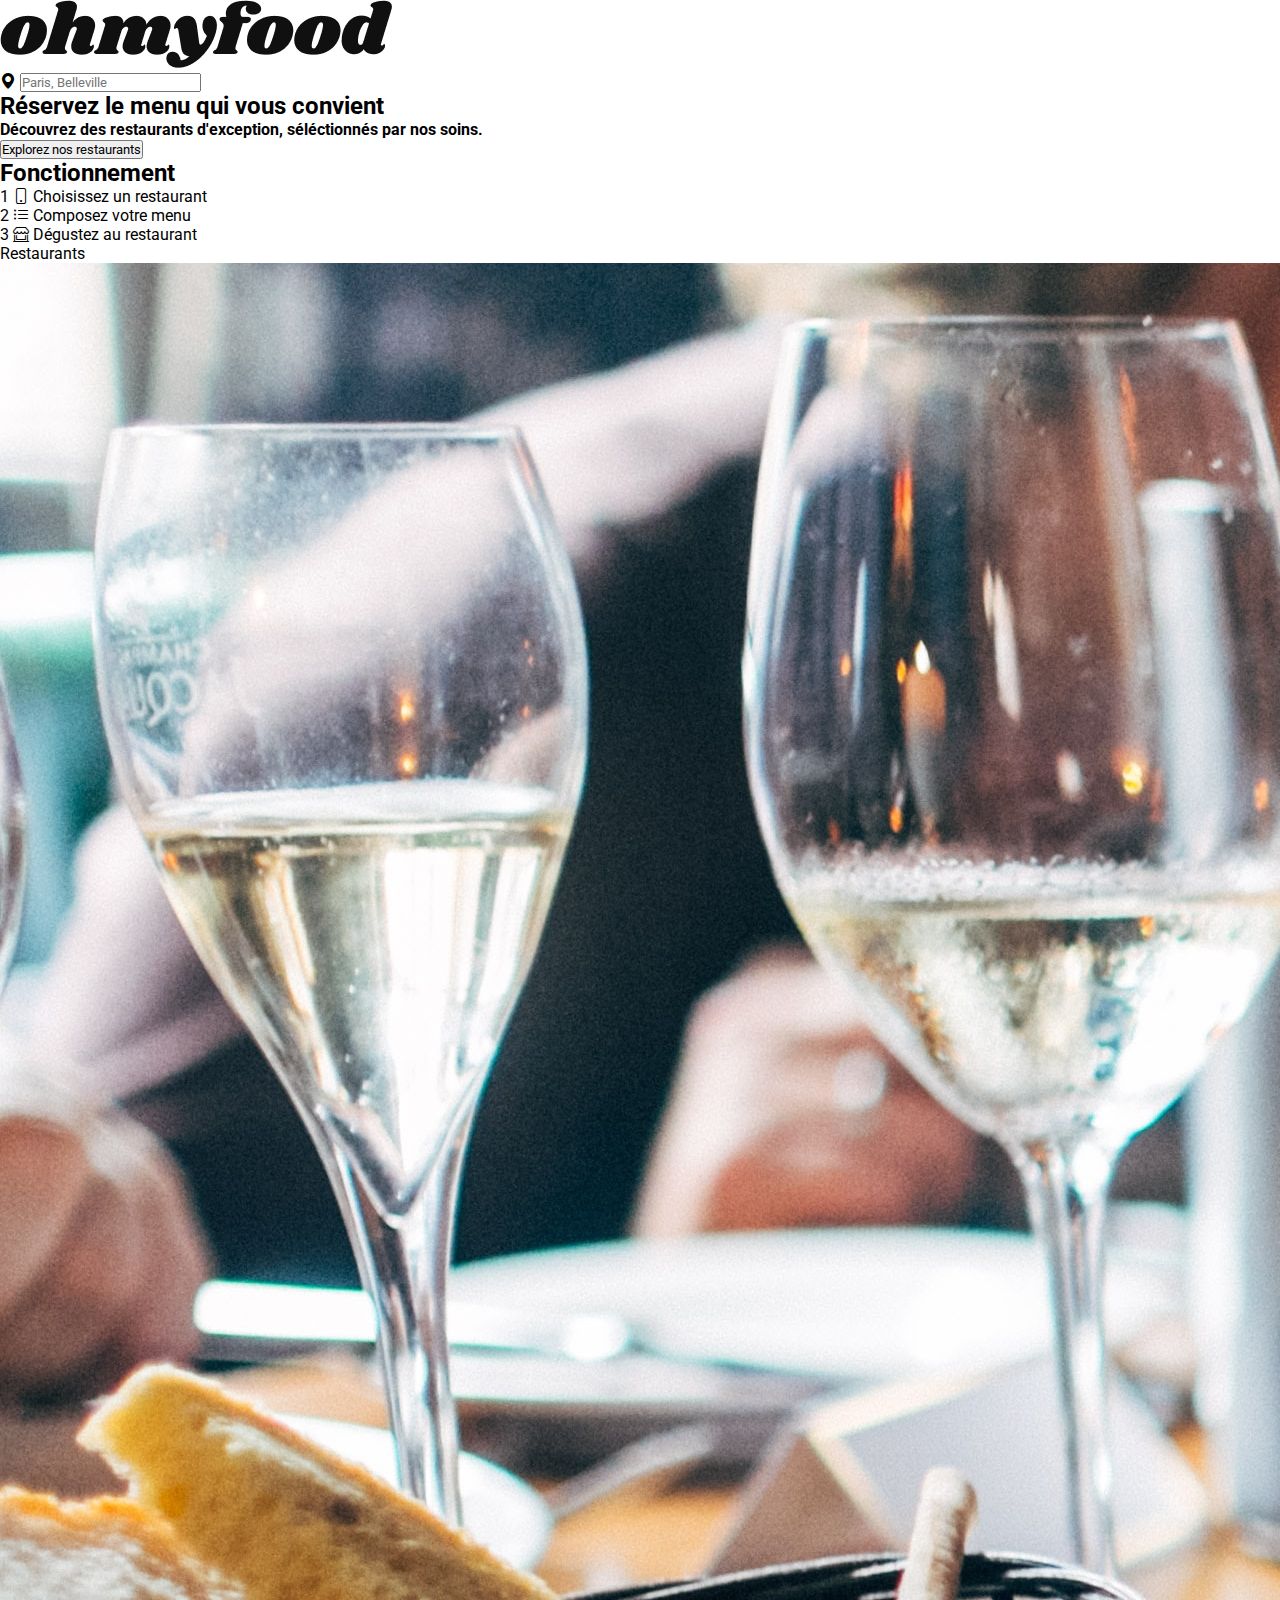
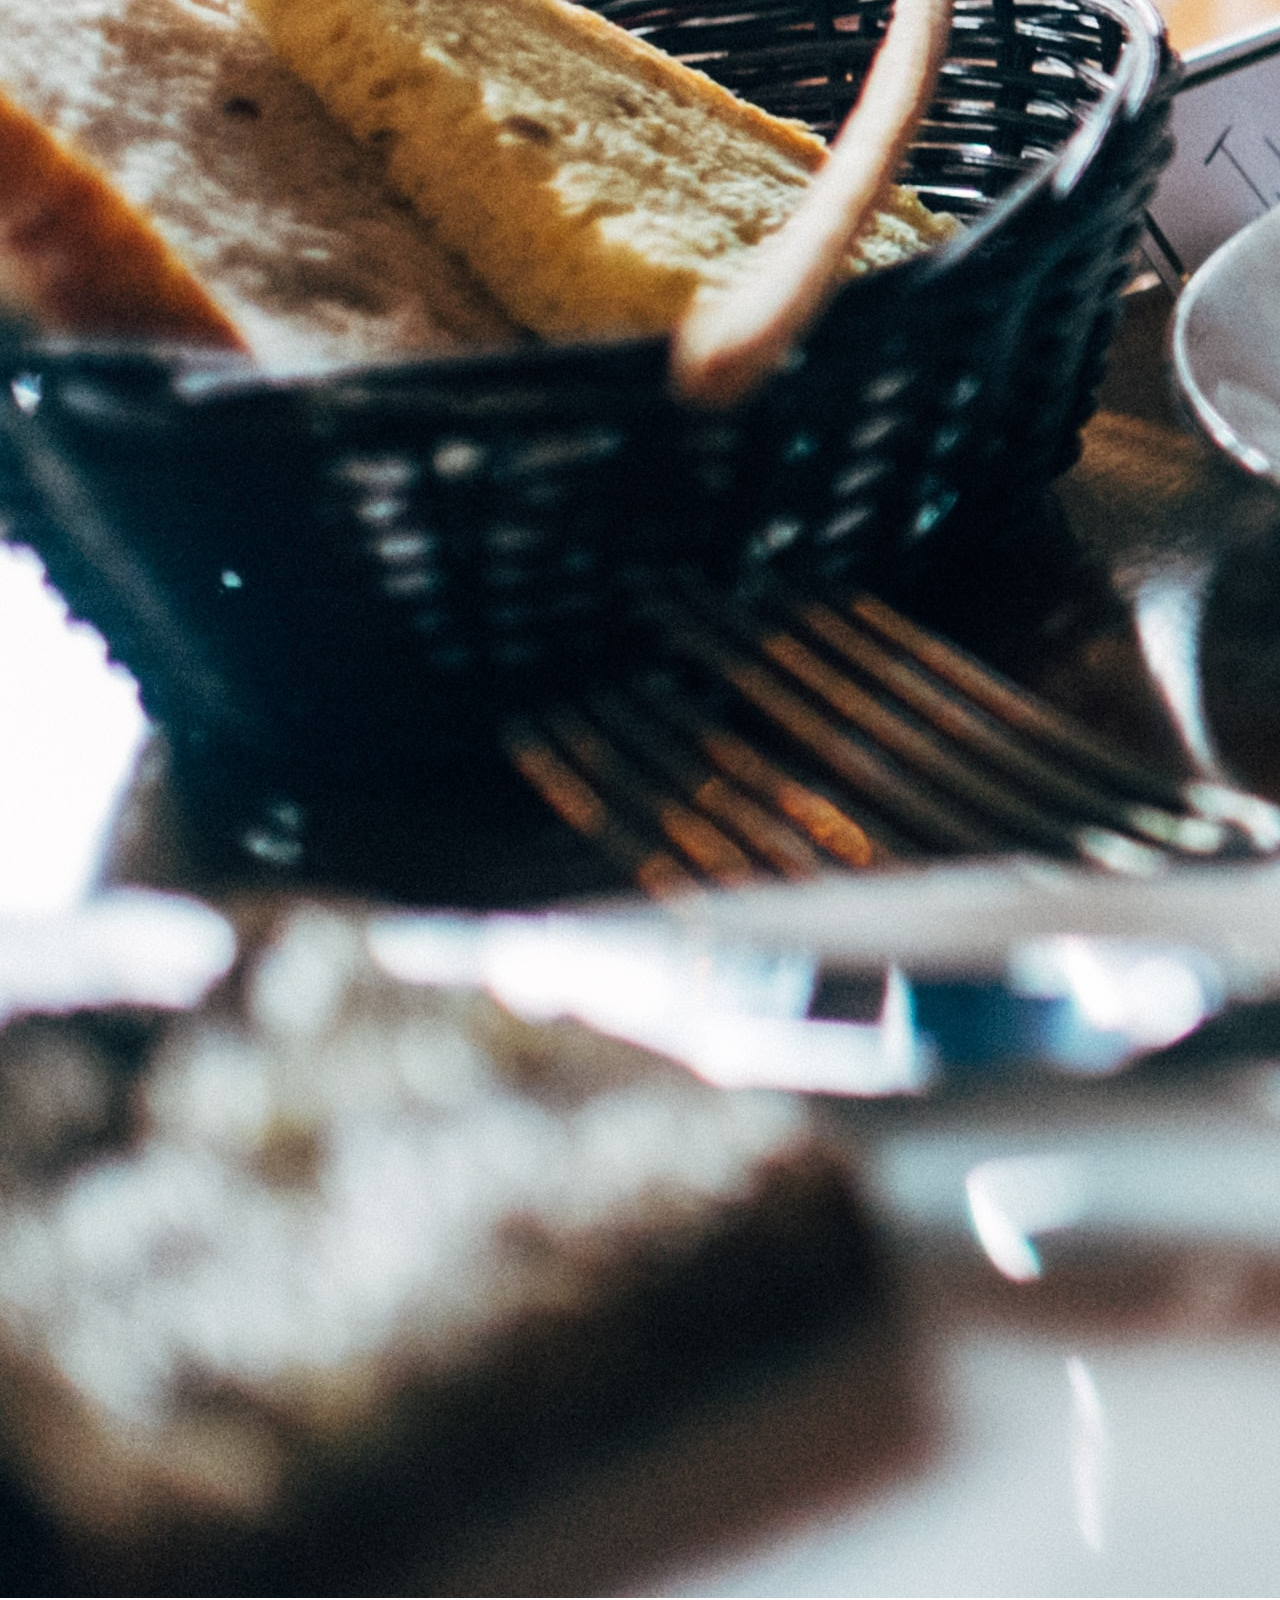
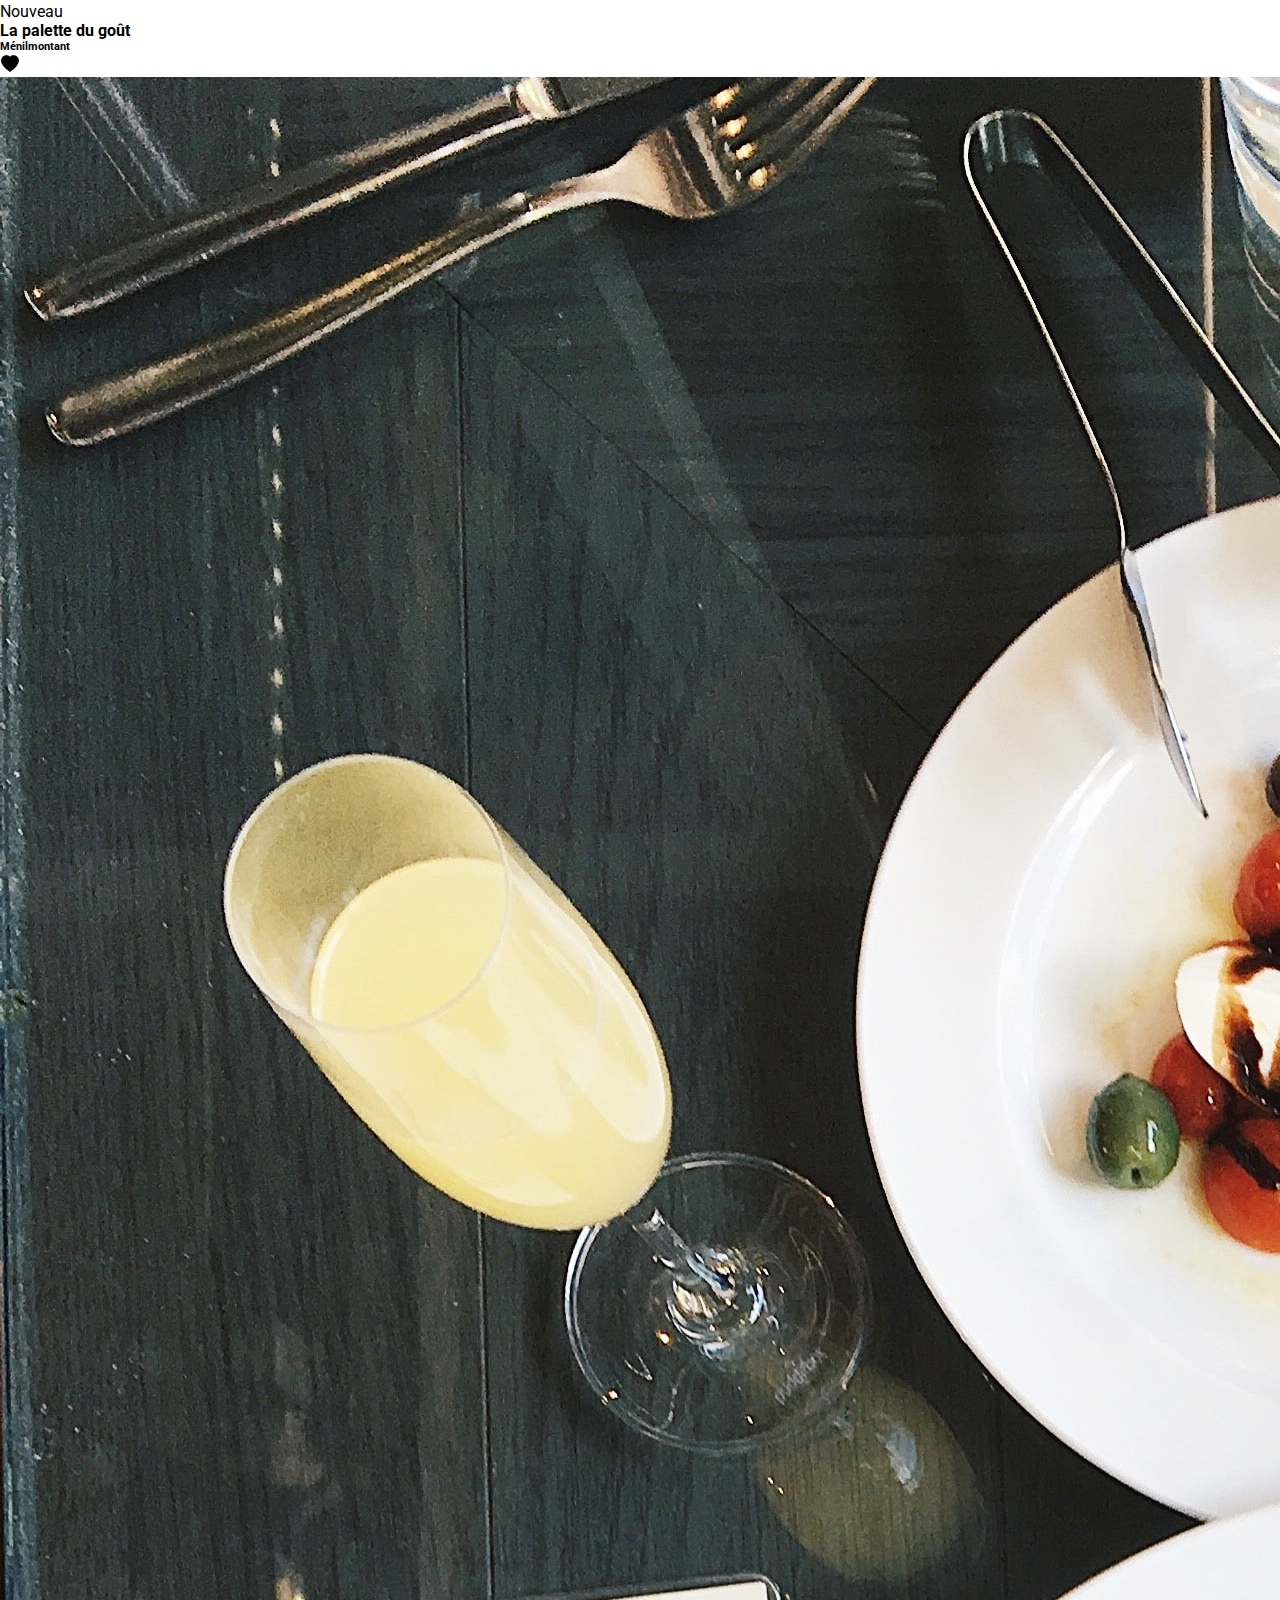
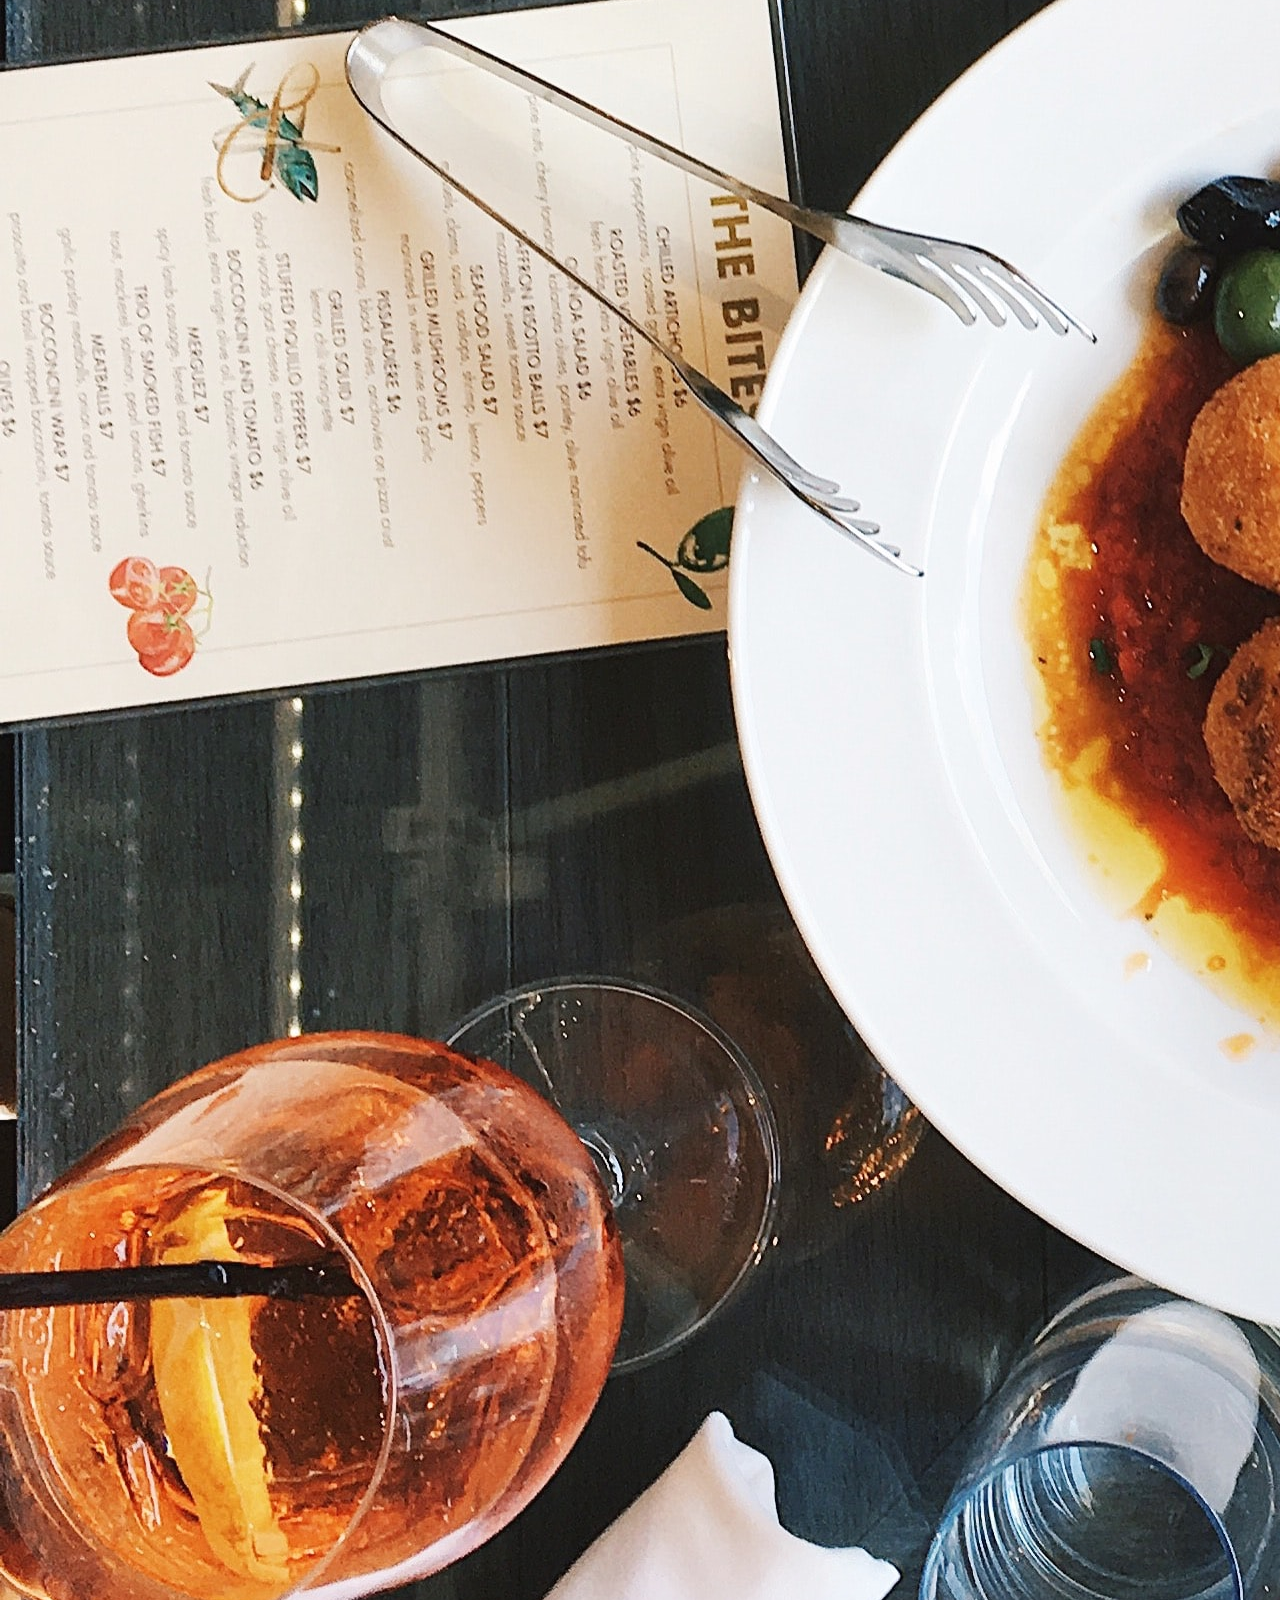
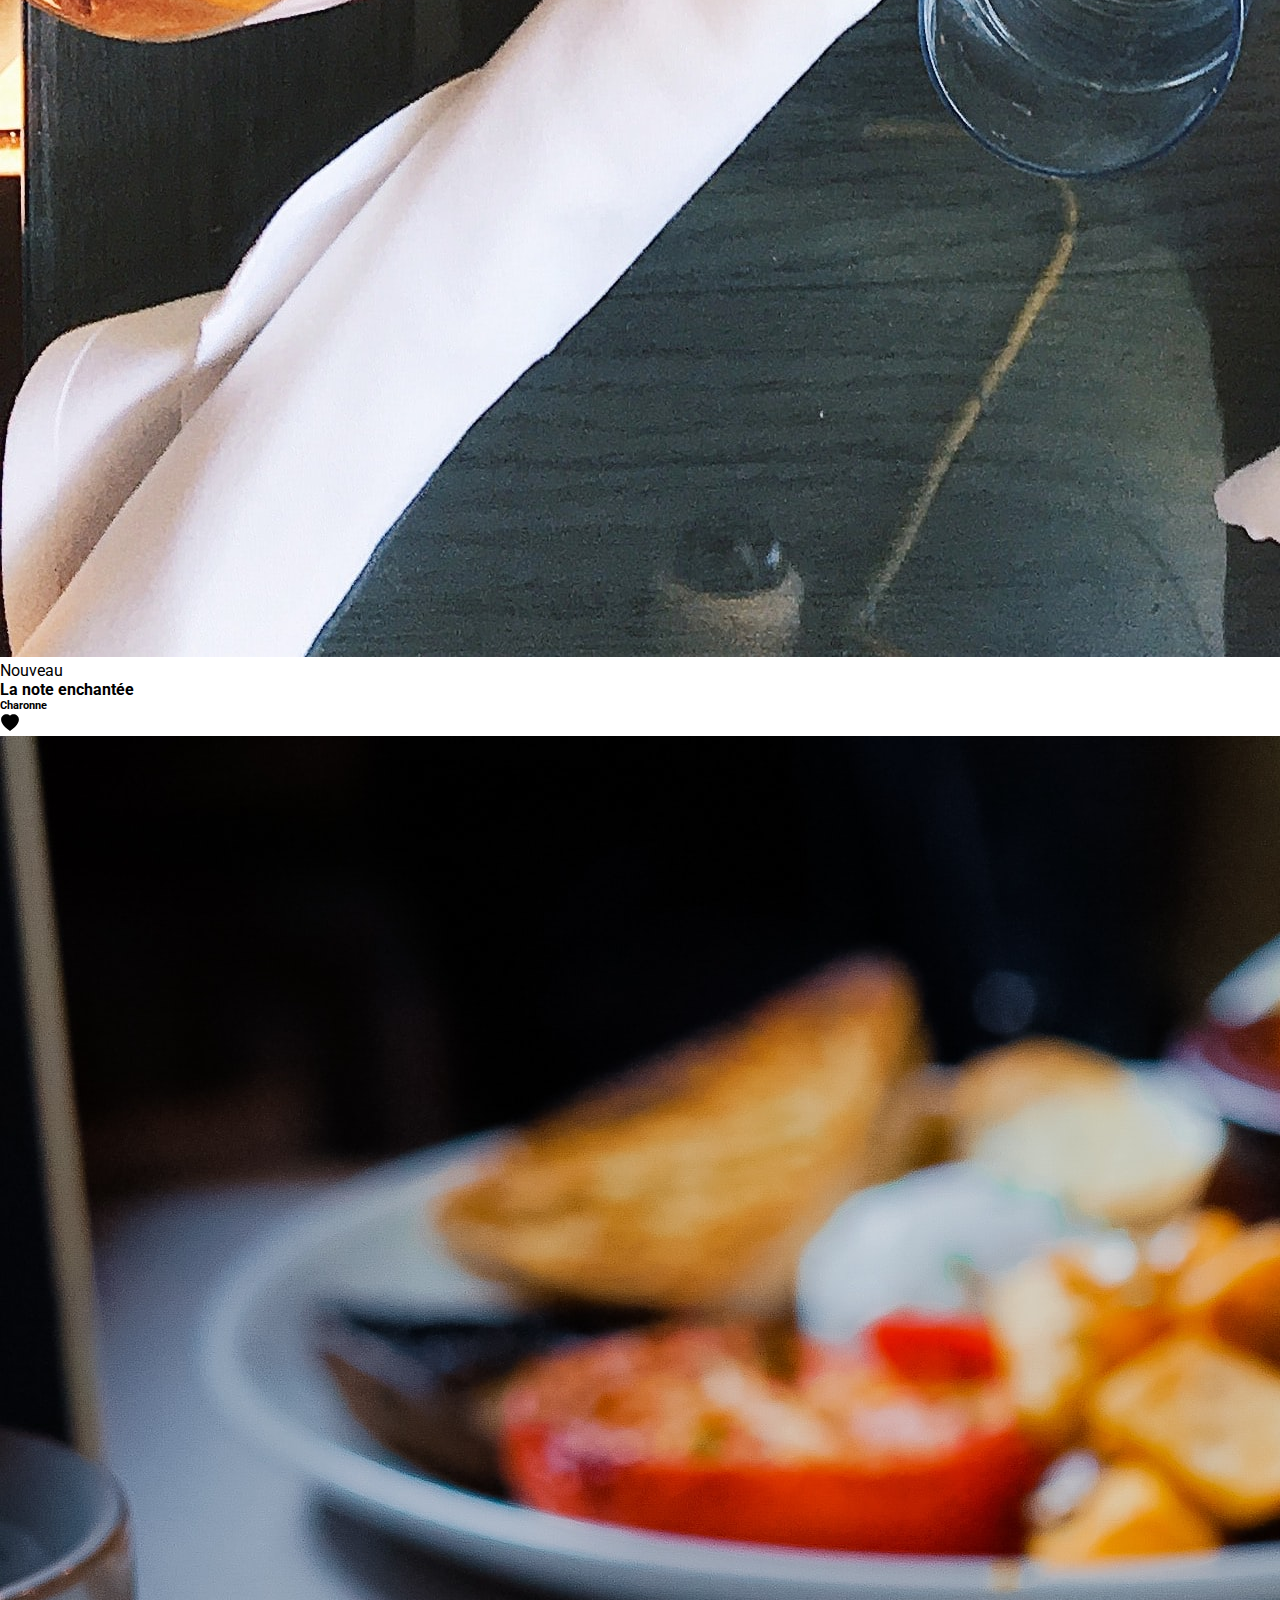
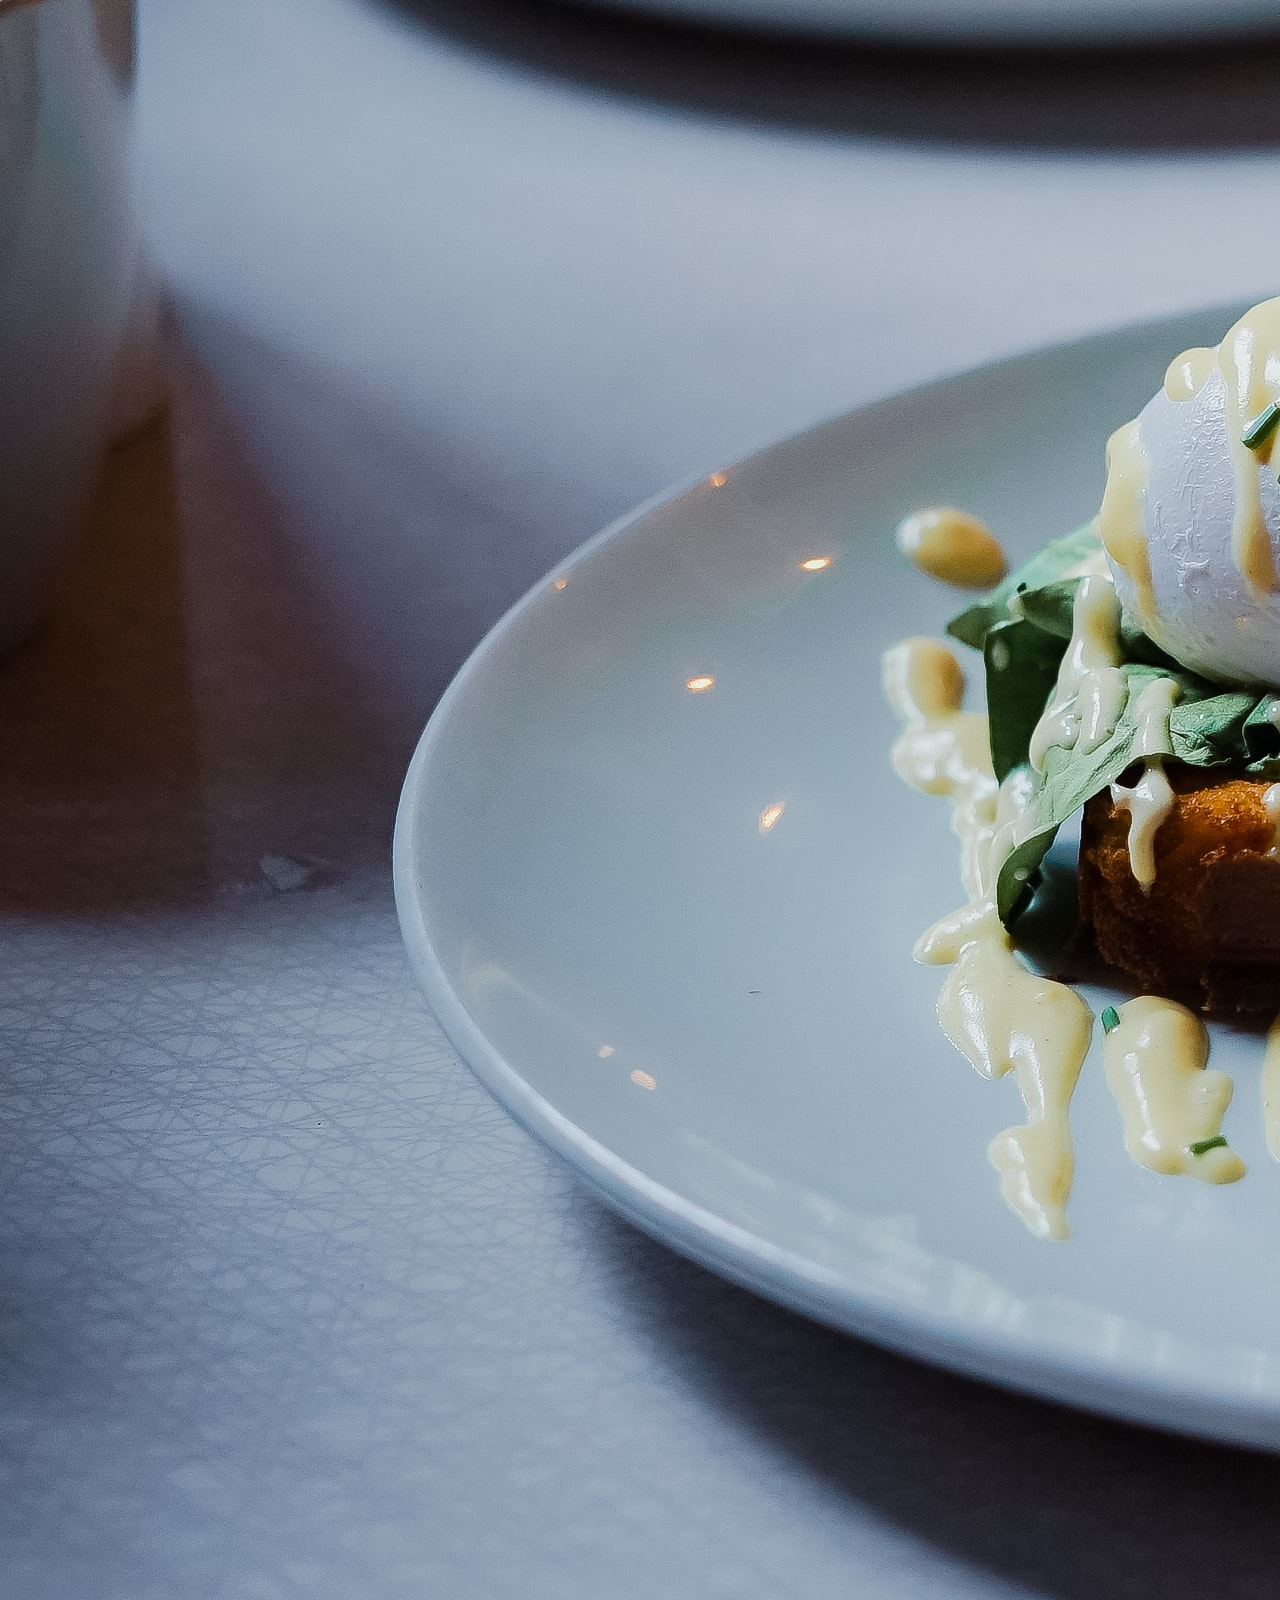
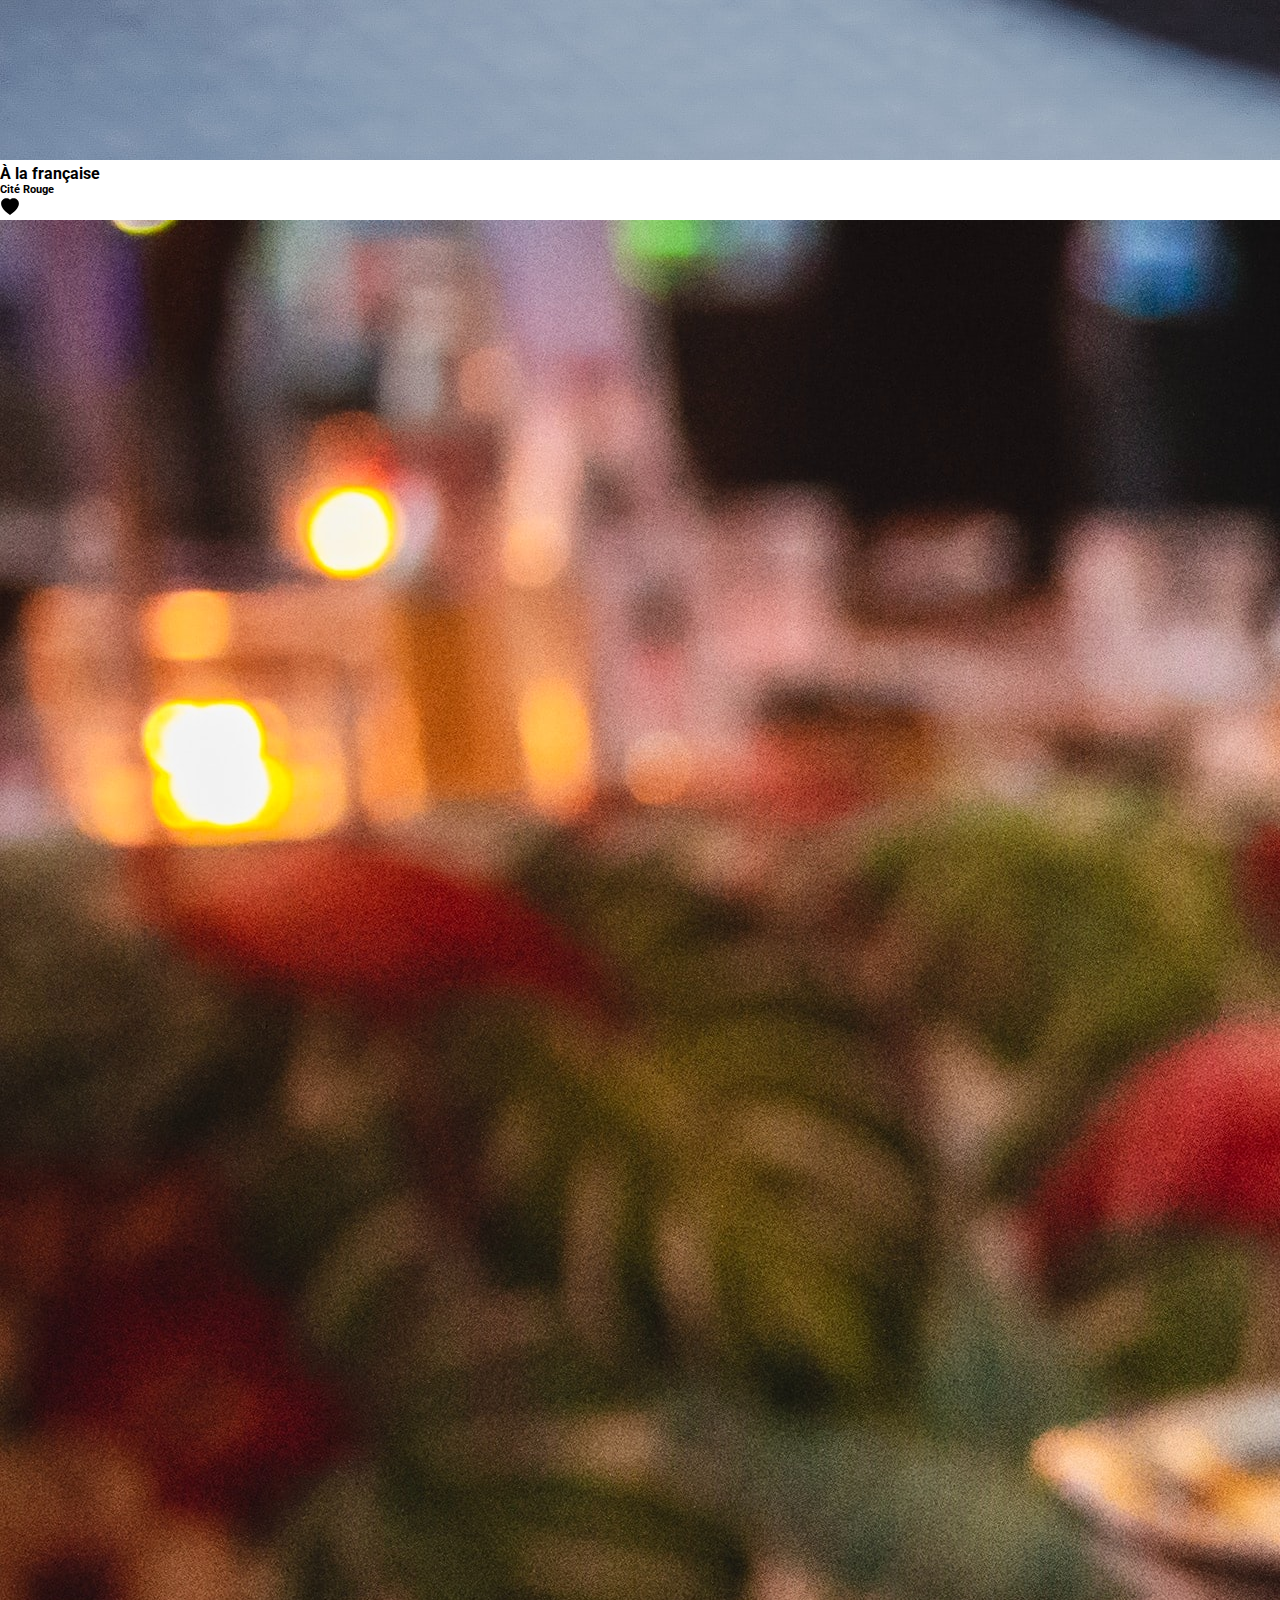
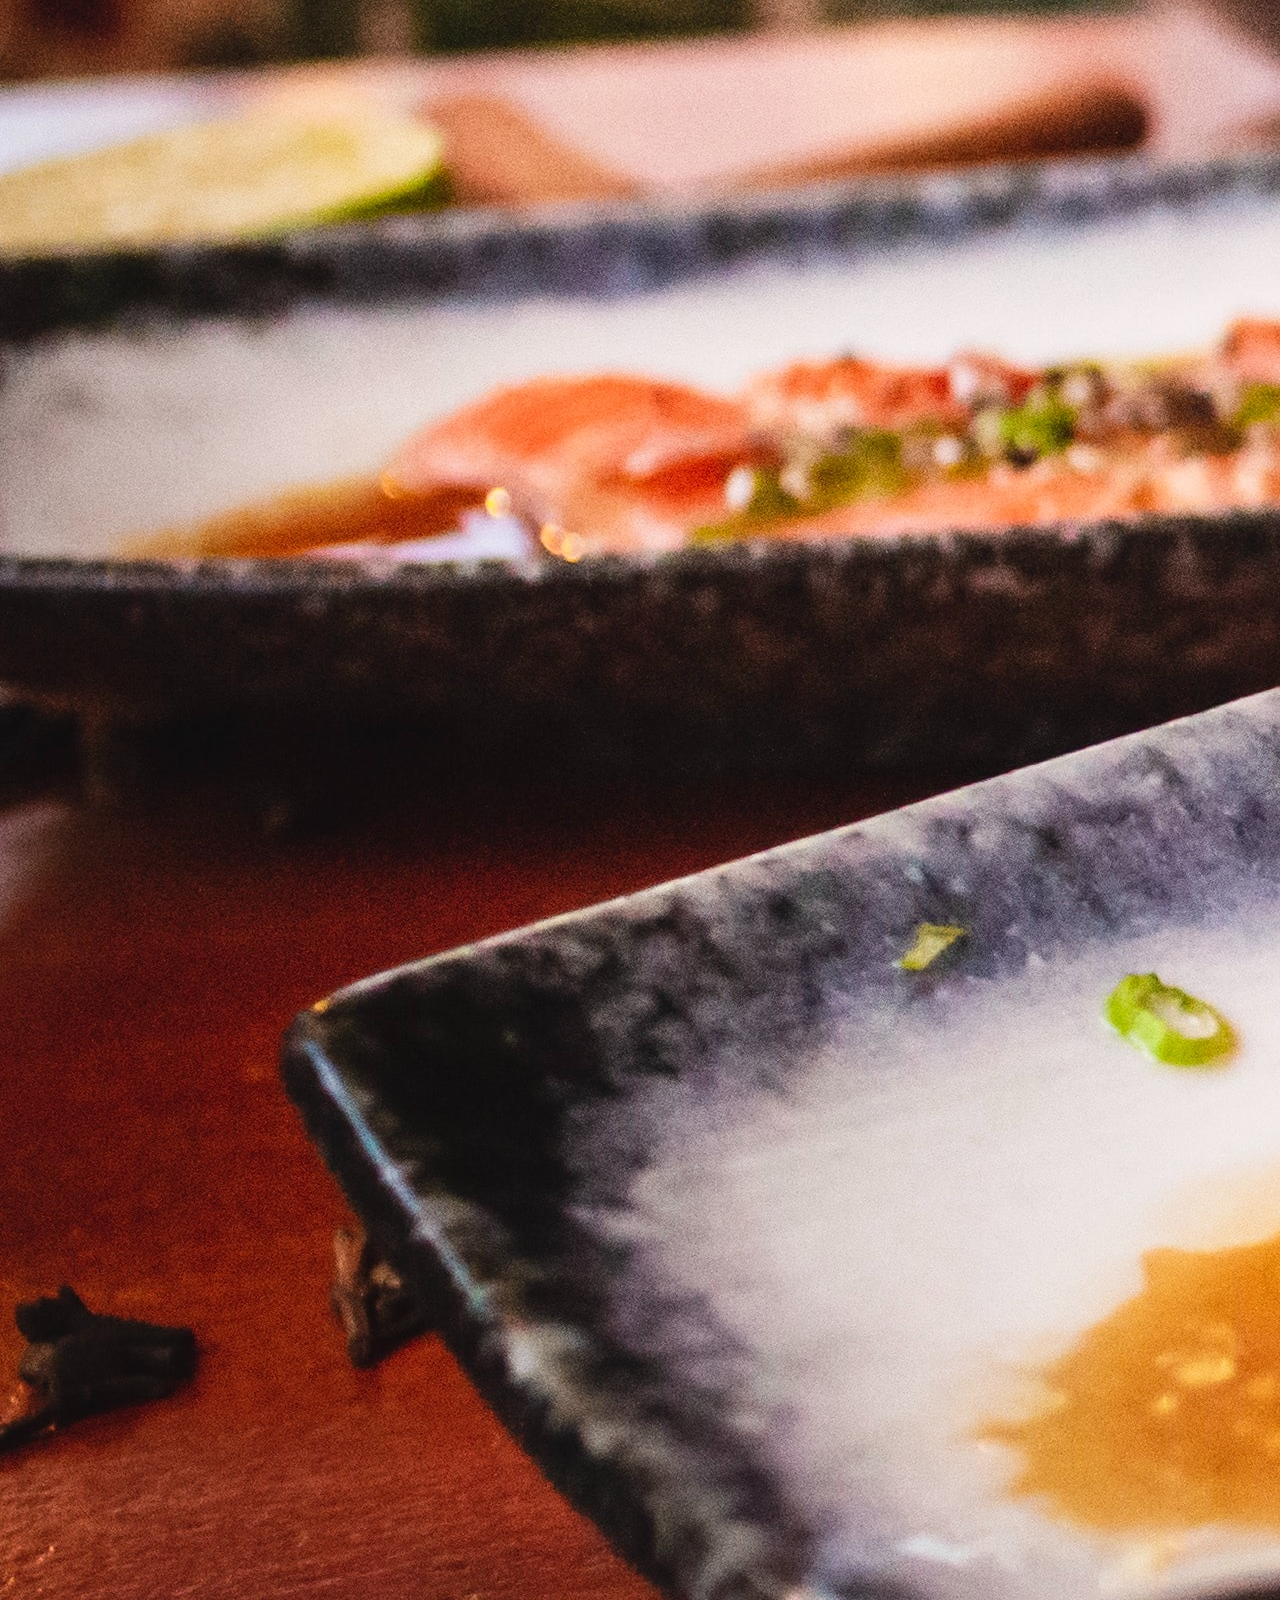
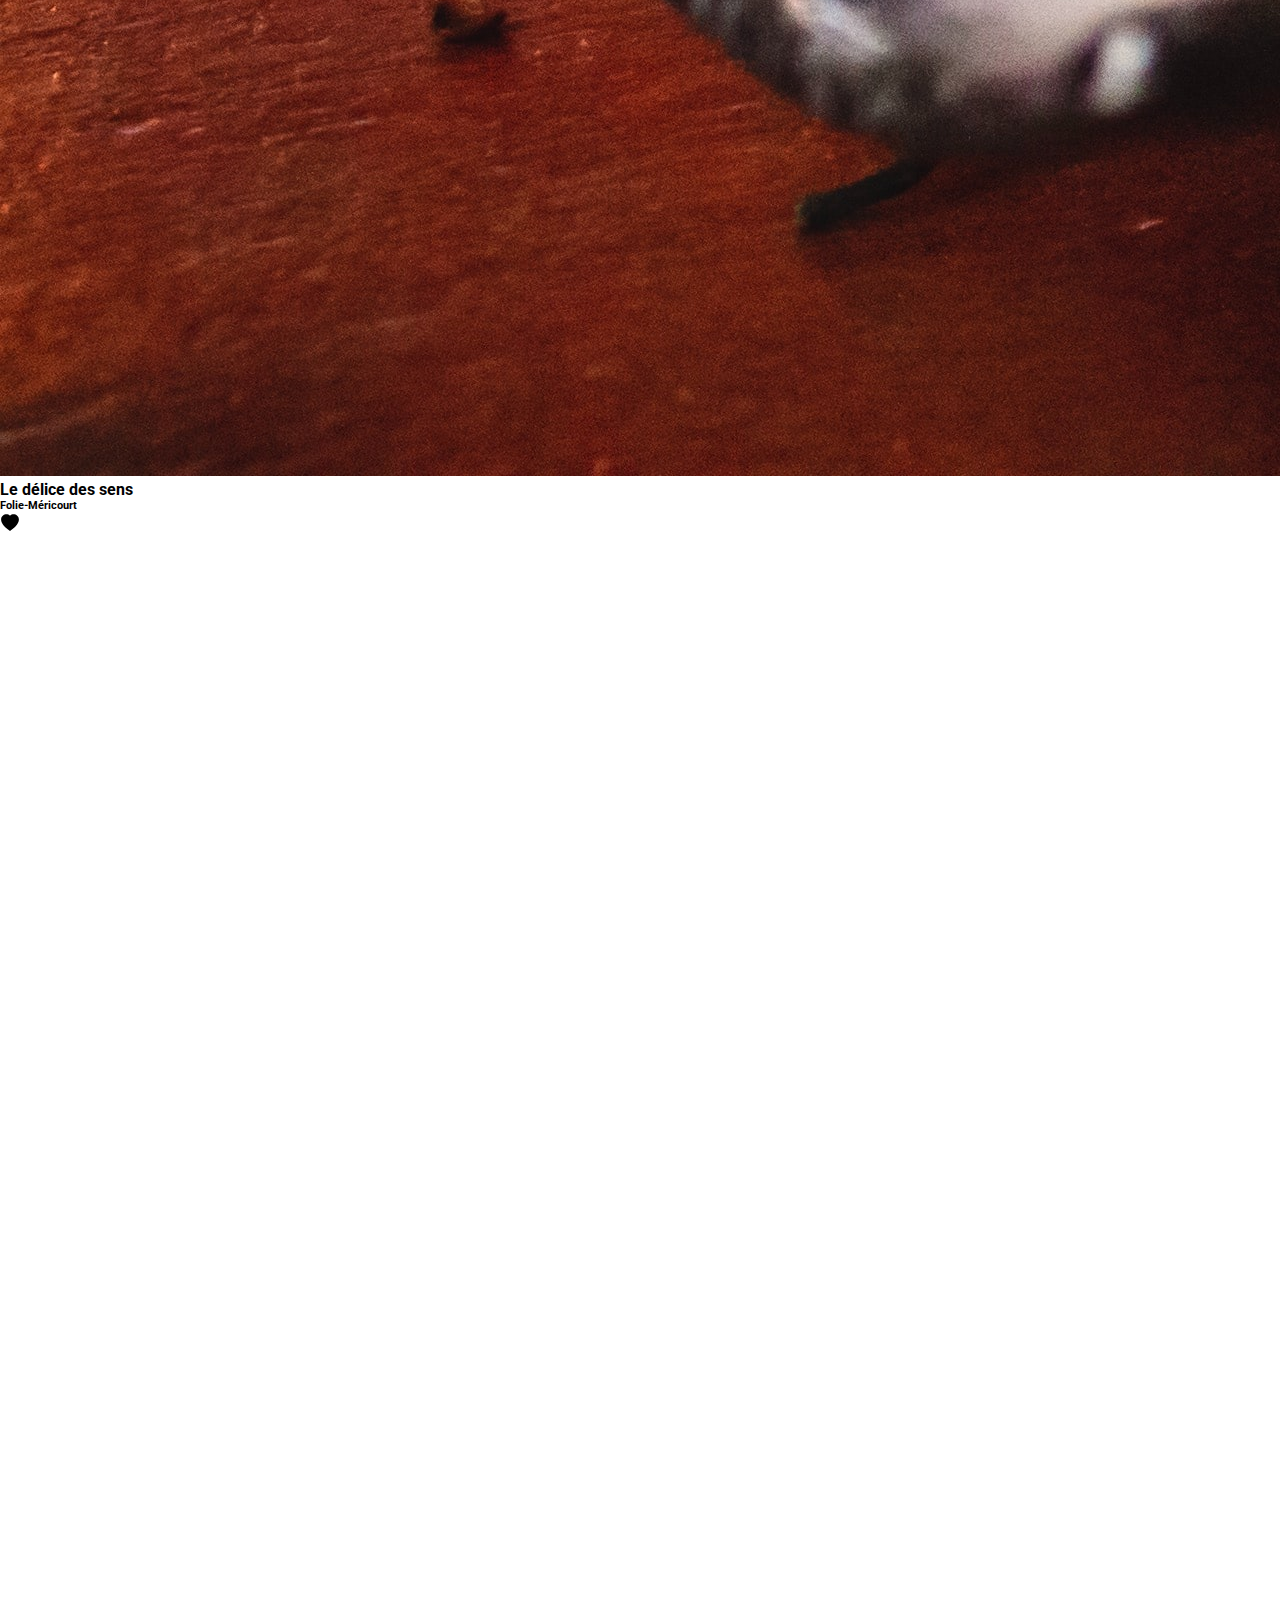
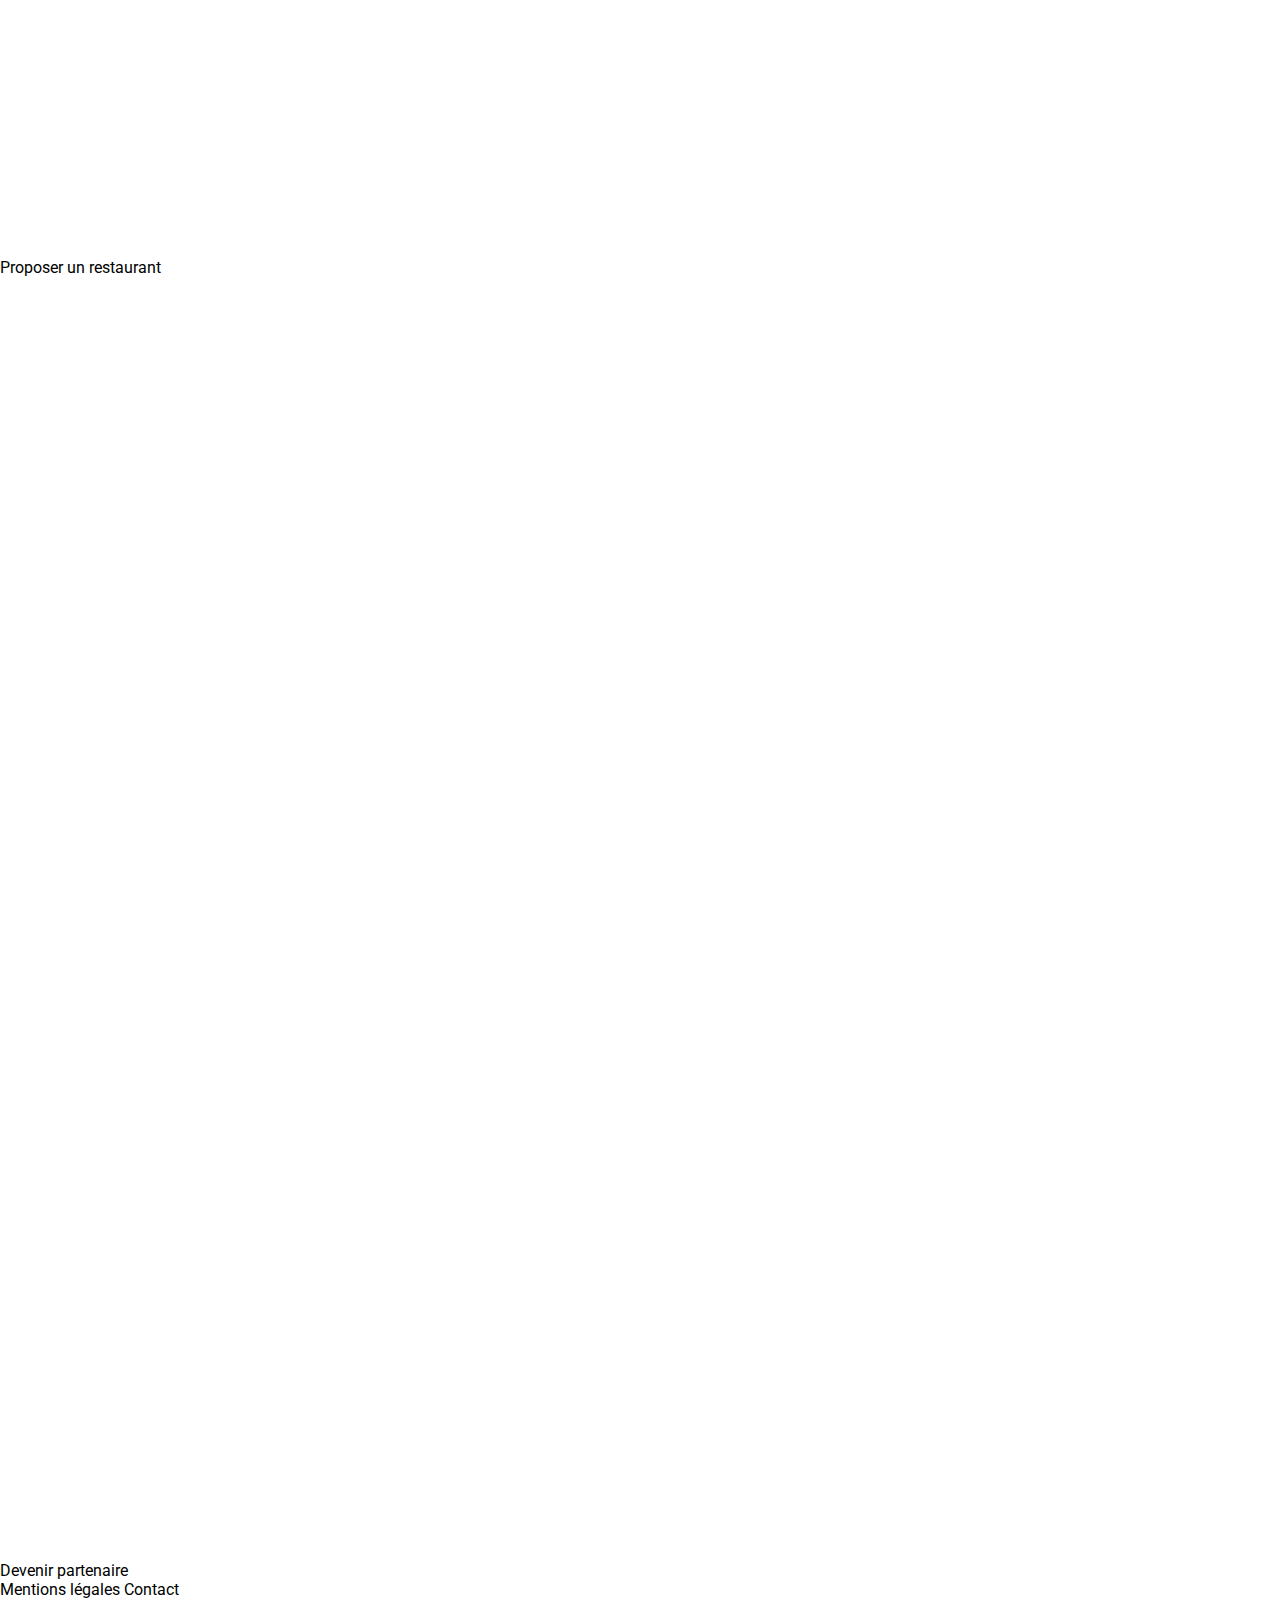
==== index.html @ 0cb72a2d "derniers changements" ====
<!DOCTYPE html>
<html lang="en">
<head>
    <meta charset="UTF-8">
    <meta http-equiv="X-UA-Compatible" content="IE=edge">
    <meta name="viewport" content="width=device-width, initial-scale=1.0">
    <link rel="stylesheet" href="https://cdn.jsdelivr.net/npm/bootstrap-icons@1.8.1/font/bootstrap-icons.css">
    <link rel="stylesheet" href="css/styles.css">
    <title>Ohmyfood!</title>
</head>
<body>
    <header>
        <img src="images/logo/ohmyfood.png" alt="Logo ohmyfood" class="logo-header">
        <div class="header-location">
            <i class="bi bi-geo-alt-fill"></i>
            <input type="text" placeholder="Paris, Belleville">
        </div>
    </header>

    <main>
        <section class="explore">
            <h2 class="explore-title" id="first-explore-title">
                Réservez le menu qui vous convient
            </h2>
            <h4 class="explore-title" id="second-explore-title">
                Découvrez des restaurants d'exception, séléctionnés par nos soins.
            </h4>
            <button class="button-explore">
                Explorez nos restaurants
            </button>
        </section>

        <section class="top-card-section">
            <h2 class="section-title">
                Fonctionnement
            </h2>
            <div class="top-card">
                <span class="card-number">
                    1
                </span>
                <i class="bi bi-phone card-icon"></i>
                <span class="top-card-text">
                    Choisissez un restaurant
                </span>
            </div>
            <div class="top-card">
                <span class="card-number">
                    2
                </span>
                <i class="bi bi-list-ul card-icon"></i>
                <span class="top-card-text">
                    Composez votre menu
                </span>
            </div>
            <div class="top-card">
                <span class="card-number">
                    3
                </span>
                <i class="bi bi-shop-window card-icon"></i>
                <span class="top-card-text">
                    Dégustez au restaurant
                </span>
            </div>
        </section>

        <section class="restaurants">
            <span class="bot-card-title">
                Restaurants
            </span>
            <div class="cards">
                <div class="bot-card">
                    <img src="images/restaurants/jay-wennington-N_Y88TWmGwA-unsplash.jpg" alt="La palette du goût" class="img-card">
                    <span class="top-right-text">Nouveau</span>
                    <div class="card-text-full">
                        <div class="card-text">
                            <h4>
                                La palette du goût
                            </h4>
                            <h6>
                                Ménilmontant
                            </h6>
                        </div>
                        <svg xmlns="http://www.w3.org/2000/svg" width="20" height="20" fill="currentColor" class="bi bi-heart-fill" viewBox="-1 -2 18 18">
                            <path fill-rule="evenodd" d="M8 1.314C12.438-3.248 23.534 4.735 8 15-7.534 4.736 3.562-3.248 8 1.314z"/>
                        </svg>
                    </div>
                </div>
                <div class="bot-card">
                    <img src="images/restaurants/stil-u2Lp8tXIcjw-unsplash.jpg" alt="La note enchantée" class="img-card">
                    <span class="top-right-text">Nouveau</span>
                    <div class="card-text-full">
                        <div class="card-text">
                            <h4>
                                La note enchantée
                            </h4>
                            <h6>
                                Charonne
                            </h6>
                        </div>
                        <svg xmlns="http://www.w3.org/2000/svg" width="20" height="20" fill="currentColor" class="bi bi-heart-fill" viewBox="-1 -2 18 18">
                            <path fill-rule="evenodd" d="M8 1.314C12.438-3.248 23.534 4.735 8 15-7.534 4.736 3.562-3.248 8 1.314z"/>
                        </svg>
                    </div>
                </div>
                <div class="bot-card">
                    <img src="images/restaurants/toa-heftiba-DQKerTsQwi0-unsplash.jpg" alt="À la française" class="img-card">
                    <div class="card-text-full">
                        <div class="card-text">
                            <h4>
                                À la française
                            </h4>
                            <h6>
                                Cité Rouge
                            </h6>
                        </div>
                        <svg xmlns="http://www.w3.org/2000/svg" width="20" height="20" fill="currentColor" class="bi bi-heart-fill" viewBox="-1 -2 18 18">
                            <path fill-rule="evenodd" d="M8 1.314C12.438-3.248 23.534 4.735 8 15-7.534 4.736 3.562-3.248 8 1.314z"/>
                        </svg>
                    </div>
                </div>
                <div class="bot-card">
                    <img src="images/restaurants/louis-hansel-shotsoflouis-qNBGVyOCY8Q-unsplash.jpg" alt="Le délice des sens" class="img-card">
                    <div class="card-text-full">
                        <div class="card-text">
                            <h4>
                                Le délice des sens
                            </h4>
                            <h6>
                            Folie-Méricourt
                            </h6>
                        </div>
                        <svg xmlns="http://www.w3.org/2000/svg" width="20" height="20" fill="currentColor" class="bi bi-heart-fill" viewBox="-1 -2 18 18">
                            <path fill-rule="evenodd" d="M8 1.314C12.438-3.248 23.534 4.735 8 15-7.534 4.736 3.562-3.248 8 1.314z"/>
                        </svg>
                    </div>
                </div>
            </div>
        </section>
    </main>
    <footer>
        <svg width="196" height="34" viewBox="0 0 196 34" fill="none" xmlns="http://www.w3.org/2000/svg" class="logo-footer">
<path d="M13.932 7.956C17.196 7.956 19.596 8.61599 21.132 9.936C22.692 11.256 23.472 12.984 23.472 15.12C23.472 15.84 23.376 16.644 23.184 17.532C22.728 19.5 21.876 21.228 20.628 22.716C19.38 24.18 17.844 25.32 16.02 26.136C14.22 26.928 12.264 27.324 10.152 27.324C6.81599 27.324 4.34399 26.664 2.73599 25.344C1.15199 24 0.359985 22.224 0.359985 20.016C0.359985 19.272 0.455985 18.444 0.647985 17.532C1.10399 15.66 1.96799 14.004 3.23999 12.564C4.53599 11.1 6.10799 9.972 7.95599 9.18C9.82799 8.364 11.82 7.956 13.932 7.956ZM13.824 11.16C13.32 11.16 12.78 11.616 12.204 12.528C11.652 13.416 10.992 15.108 10.224 17.604C9.45599 20.1 9.07199 21.852 9.07199 22.86C9.07199 23.388 9.15599 23.748 9.32399 23.94C9.49199 24.108 9.71999 24.192 10.008 24.192C10.512 24.24 11.028 23.808 11.556 22.896C12.108 21.984 12.792 20.208 13.608 17.568C14.352 15.24 14.724 13.548 14.724 12.492C14.724 11.988 14.64 11.64 14.472 11.448C14.328 11.256 14.112 11.16 13.824 11.16Z" fill="#FFFFFF"/>
<path d="M44.9899 22.032C44.9419 22.128 44.9179 22.272 44.9179 22.464C44.9179 22.632 44.9539 22.764 45.0259 22.86C45.1219 22.956 45.2419 23.004 45.3859 23.004C45.6739 23.004 45.9139 22.884 46.1059 22.644C46.3219 22.38 46.4659 22.248 46.5379 22.248C46.6579 22.248 46.7539 22.332 46.8259 22.5C46.8979 22.644 46.9339 22.824 46.9339 23.04C46.9579 23.736 46.7299 24.42 46.2499 25.092C45.7699 25.74 45.0619 26.28 44.1259 26.712C43.2139 27.12 42.1099 27.324 40.8139 27.324C39.2299 27.324 37.9699 26.964 37.0339 26.244C36.0979 25.5 35.6179 24.516 35.5939 23.292C35.5939 22.404 35.8099 21.408 36.2419 20.304L38.2219 15.12C38.3419 14.808 38.4019 14.556 38.4019 14.364C38.4019 14.052 38.2939 13.812 38.0779 13.644C37.8859 13.452 37.6459 13.356 37.3579 13.356C36.9019 13.356 36.4339 13.572 35.9539 14.004C35.4979 14.412 35.1259 15.084 34.8379 16.02V15.948L32.5699 23.256C32.4979 23.544 32.4619 23.796 32.4619 24.012C32.4619 24.324 32.5219 24.576 32.6419 24.768C32.7619 24.936 32.9299 25.104 33.1459 25.272C33.3139 25.44 33.4339 25.584 33.5059 25.704C33.5779 25.8 33.5899 25.932 33.5419 26.1C33.4219 26.412 33.1819 26.64 32.8219 26.784C32.4619 26.928 31.9099 27 31.1659 27H22.9579C22.3339 27 21.8779 26.904 21.5899 26.712C21.3019 26.496 21.2059 26.22 21.3019 25.884C21.3979 25.596 21.6499 25.344 22.0579 25.128C22.4179 24.936 22.7179 24.708 22.9579 24.444C23.1979 24.18 23.4019 23.76 23.5699 23.184L29.0419 5.22C29.1139 5.004 29.1499 4.824 29.1499 4.68C29.1499 4.416 29.0779 4.2 28.9339 4.032C28.8139 3.864 28.6459 3.696 28.4299 3.528C28.1899 3.336 28.0099 3.168 27.8899 3.024C27.7939 2.88 27.7819 2.688 27.8539 2.448C27.9979 1.896 28.7539 1.416 30.1219 1.00799C31.4899 0.599996 32.9179 0.395996 34.4059 0.395996C35.7979 0.395996 36.8179 0.659996 37.4659 1.188C38.1379 1.716 38.4739 2.436 38.4739 3.348C38.4739 3.876 38.3899 4.392 38.2219 4.896L36.2779 11.232C37.2139 10.008 38.1979 9.156 39.2299 8.676C40.2859 8.196 41.4259 7.956 42.6499 7.956C44.1139 7.956 45.2899 8.4 46.1779 9.288C47.0899 10.176 47.5459 11.328 47.5459 12.744C47.5459 13.488 47.4259 14.22 47.1859 14.94L44.9899 22.032Z" fill="#FFFFFF"/>
<path d="M82.7165 22.032C82.6685 22.128 82.6445 22.272 82.6445 22.464C82.6445 22.632 82.6805 22.764 82.7525 22.86C82.8485 22.956 82.9685 23.004 83.1125 23.004C83.4005 23.004 83.6405 22.884 83.8325 22.644C84.0485 22.38 84.1925 22.248 84.2645 22.248C84.3845 22.248 84.4805 22.332 84.5525 22.5C84.6245 22.644 84.6605 22.824 84.6605 23.04C84.6845 23.736 84.4565 24.42 83.9765 25.092C83.4965 25.74 82.7885 26.28 81.8525 26.712C80.9405 27.12 79.8365 27.324 78.5405 27.324C76.9565 27.324 75.6965 26.964 74.7605 26.244C73.8245 25.5 73.3445 24.516 73.3205 23.292C73.3205 22.404 73.5365 21.408 73.9685 20.304L75.9485 15.12C76.0685 14.808 76.1285 14.556 76.1285 14.364C76.1285 14.052 76.0205 13.812 75.8045 13.644C75.6125 13.452 75.3725 13.356 75.0845 13.356C74.6765 13.356 74.2565 13.536 73.8245 13.896C73.3925 14.256 73.0085 14.82 72.6725 15.588L70.6925 22.032C70.6445 22.128 70.6205 22.272 70.6205 22.464C70.6205 22.632 70.6565 22.764 70.7285 22.86C70.8245 22.956 70.9445 23.004 71.0885 23.004C71.3765 23.004 71.6165 22.884 71.8085 22.644C72.0245 22.38 72.1685 22.248 72.2405 22.248C72.3605 22.248 72.4565 22.332 72.5285 22.5C72.6005 22.644 72.6365 22.824 72.6365 23.04C72.6605 23.736 72.4325 24.42 71.9525 25.092C71.4725 25.74 70.7645 26.28 69.8285 26.712C68.9165 27.12 67.8125 27.324 66.5165 27.324C64.9325 27.324 63.6725 26.964 62.7365 26.244C61.8005 25.5 61.3205 24.516 61.2965 23.292C61.2965 22.404 61.5125 21.408 61.9445 20.304L63.9245 15.12C64.0445 14.808 64.1045 14.556 64.1045 14.364C64.1045 14.052 63.9965 13.812 63.7805 13.644C63.5885 13.452 63.3485 13.356 63.0605 13.356C62.6525 13.356 62.2325 13.536 61.8005 13.896C61.3685 14.232 61.0085 14.784 60.7205 15.552L58.3445 23.256C58.2485 23.52 58.2005 23.772 58.2005 24.012C58.2005 24.3 58.2605 24.54 58.3805 24.732C58.5005 24.9 58.6685 25.08 58.8845 25.272C59.0525 25.416 59.1725 25.548 59.2445 25.668C59.3165 25.788 59.3285 25.932 59.2805 26.1C59.1845 26.412 58.9565 26.64 58.5965 26.784C58.2365 26.928 57.6725 27 56.9045 27H48.6965C48.0725 27 47.6285 26.904 47.3645 26.712C47.0765 26.496 46.9685 26.22 47.0405 25.884C47.1365 25.596 47.3885 25.344 47.7965 25.128C48.1565 24.936 48.4565 24.708 48.6965 24.444C48.9365 24.18 49.1405 23.76 49.3085 23.184L52.5125 12.78C52.5605 12.66 52.5845 12.492 52.5845 12.276C52.5845 12.012 52.5245 11.808 52.4045 11.664C52.3085 11.52 52.1405 11.34 51.9005 11.124C51.6605 10.932 51.4925 10.764 51.3965 10.62C51.3005 10.476 51.2885 10.284 51.3605 10.044C51.5045 9.492 52.2605 9.012 53.6285 8.604C54.9965 8.172 56.4245 7.956 57.9125 7.956C59.0885 7.956 60.0125 8.28 60.6845 8.928C61.3805 9.576 61.7165 10.464 61.6925 11.592C62.6765 10.224 63.7085 9.276 64.7885 8.748C65.8925 8.22 67.0805 7.956 68.3525 7.956C69.7445 7.956 70.8725 8.364 71.7365 9.18C72.6245 9.972 73.1165 11.016 73.2125 12.312C74.2445 10.68 75.3485 9.552 76.5245 8.928C77.7005 8.28 78.9845 7.956 80.3765 7.956C81.8405 7.956 83.0165 8.4 83.9045 9.288C84.8165 10.176 85.2725 11.328 85.2725 12.744C85.2725 13.488 85.1525 14.22 84.9125 14.94L82.7165 22.032Z" fill="#FFFFFF"/>
<path d="M104.932 7.956C105.988 7.956 106.828 8.388 107.452 9.252C108.1 10.092 108.424 11.244 108.424 12.708C108.424 13.98 108.196 15.348 107.74 16.812C106.852 19.764 105.424 22.548 103.456 25.164C101.512 27.78 99.2675 29.88 96.7235 31.464C94.2035 33.048 91.6836 33.84 89.1636 33.84C87.9156 33.84 86.8355 33.624 85.9235 33.192C85.0355 32.76 84.3635 32.184 83.9075 31.464C83.4275 30.744 83.1875 29.976 83.1875 29.16C83.1875 28.8 83.2475 28.404 83.3675 27.972C83.5835 27.3 83.9435 26.784 84.4475 26.424C84.9515 26.064 85.5516 25.884 86.2476 25.884C87.3516 25.884 88.2515 26.256 88.9475 27C89.6675 27.768 90.1236 28.812 90.3156 30.132C91.8516 30.06 93.2675 29.4 94.5635 28.152C93.3395 27.936 92.4275 27.528 91.8275 26.928C91.2515 26.304 90.8555 25.344 90.6395 24.048L89.1995 15.228C89.1275 14.772 89.0195 14.46 88.8755 14.292C88.7555 14.1 88.5876 14.004 88.3716 14.004C88.2036 14.004 87.9995 14.088 87.7595 14.256C87.5435 14.424 87.3875 14.508 87.2915 14.508C87.0995 14.508 87.0035 14.304 87.0035 13.896C87.0035 13.56 87.0635 13.2 87.1835 12.816C87.6155 11.448 88.4196 10.296 89.5956 9.36C90.7716 8.4 92.1395 7.92 93.6995 7.92C95.2355 7.92 96.3635 8.376 97.0835 9.288C97.8275 10.2 98.3076 11.604 98.5236 13.5L99.6035 21.42C99.6755 22.02 99.8915 22.32 100.252 22.32C100.684 22.32 101.188 21.936 101.764 21.168C102.34 20.376 102.904 19.26 103.456 17.82C102.736 17.172 102.184 16.428 101.8 15.588C101.416 14.748 101.224 13.848 101.224 12.888C101.224 12.144 101.32 11.472 101.512 10.872C101.8 9.912 102.244 9.192 102.844 8.712C103.468 8.208 104.164 7.956 104.932 7.956Z" fill="#FFFFFF"/>
<path d="M122.864 0.395996C125.432 0.395996 127.352 0.791996 128.624 1.584C129.92 2.352 130.568 3.3 130.568 4.428C130.568 5.34 130.184 6.048 129.416 6.552C128.672 7.032 127.688 7.272 126.464 7.272C125.336 7.272 124.46 6.996 123.836 6.444C123.212 5.892 122.9 5.208 122.9 4.392C122.9 3.888 123.056 3.36 123.368 2.808C122.648 2.808 122.048 2.988 121.568 3.348C121.088 3.684 120.716 4.272 120.452 5.112C120.308 5.64 120.236 6.132 120.236 6.588C120.236 7.164 120.332 7.62 120.524 7.956C120.74 8.268 121.04 8.424 121.424 8.424H123.548C124.796 8.424 125.42 8.808 125.42 9.576C125.42 9.672 125.396 9.816 125.348 10.008C125.204 10.536 124.904 10.932 124.448 11.196C124.016 11.46 123.356 11.592 122.468 11.592H121.388L117.824 23.256C117.752 23.544 117.716 23.796 117.716 24.012C117.716 24.324 117.776 24.576 117.896 24.768C118.016 24.936 118.184 25.104 118.4 25.272C118.568 25.44 118.688 25.584 118.76 25.704C118.832 25.8 118.844 25.932 118.796 26.1C118.676 26.412 118.436 26.64 118.076 26.784C117.716 26.928 117.164 27 116.42 27H108.212C107.588 27 107.132 26.904 106.844 26.712C106.556 26.496 106.46 26.22 106.556 25.884C106.652 25.596 106.904 25.344 107.312 25.128C107.672 24.936 107.972 24.708 108.212 24.444C108.452 24.18 108.656 23.76 108.824 23.184L111.632 13.968C111.752 13.608 111.812 13.236 111.812 12.852C111.812 12.372 111.704 12 111.488 11.736C111.296 11.448 110.996 11.136 110.588 10.8C110.324 10.584 110.12 10.404 109.976 10.26C109.856 10.092 109.796 9.9 109.796 9.684C109.772 9.228 109.928 8.904 110.264 8.712C110.624 8.52 111.296 8.424 112.28 8.424H113.18C113.012 7.824 112.928 7.224 112.928 6.624C112.928 6.024 113.036 5.4 113.252 4.752C113.708 3.528 114.68 2.496 116.168 1.65599C117.68 0.815996 119.912 0.395996 122.864 0.395996Z" fill="#FFFFFF"/>
<path d="M137.084 7.956C140.348 7.956 142.748 8.61599 144.284 9.936C145.844 11.256 146.624 12.984 146.624 15.12C146.624 15.84 146.528 16.644 146.336 17.532C145.88 19.5 145.028 21.228 143.78 22.716C142.532 24.18 140.996 25.32 139.172 26.136C137.372 26.928 135.416 27.324 133.304 27.324C129.968 27.324 127.496 26.664 125.888 25.344C124.304 24 123.512 22.224 123.512 20.016C123.512 19.272 123.608 18.444 123.8 17.532C124.256 15.66 125.12 14.004 126.392 12.564C127.688 11.1 129.26 9.972 131.108 9.18C132.98 8.364 134.972 7.956 137.084 7.956ZM136.976 11.16C136.472 11.16 135.932 11.616 135.356 12.528C134.804 13.416 134.144 15.108 133.376 17.604C132.608 20.1 132.224 21.852 132.224 22.86C132.224 23.388 132.308 23.748 132.476 23.94C132.644 24.108 132.872 24.192 133.16 24.192C133.664 24.24 134.18 23.808 134.708 22.896C135.26 21.984 135.944 20.208 136.76 17.568C137.504 15.24 137.876 13.548 137.876 12.492C137.876 11.988 137.792 11.64 137.624 11.448C137.48 11.256 137.264 11.16 136.976 11.16Z" fill="#FFFFFF"/>
<path d="M160.709 7.956C163.973 7.956 166.373 8.61599 167.909 9.936C169.469 11.256 170.249 12.984 170.249 15.12C170.249 15.84 170.153 16.644 169.961 17.532C169.505 19.5 168.653 21.228 167.405 22.716C166.157 24.18 164.621 25.32 162.797 26.136C160.997 26.928 159.041 27.324 156.929 27.324C153.593 27.324 151.121 26.664 149.513 25.344C147.929 24 147.137 22.224 147.137 20.016C147.137 19.272 147.233 18.444 147.425 17.532C147.881 15.66 148.745 14.004 150.017 12.564C151.313 11.1 152.885 9.972 154.733 9.18C156.605 8.364 158.597 7.956 160.709 7.956ZM160.601 11.16C160.097 11.16 159.557 11.616 158.981 12.528C158.429 13.416 157.769 15.108 157.001 17.604C156.233 20.1 155.849 21.852 155.849 22.86C155.849 23.388 155.933 23.748 156.101 23.94C156.269 24.108 156.497 24.192 156.785 24.192C157.289 24.24 157.805 23.808 158.333 22.896C158.885 21.984 159.569 20.208 160.385 17.568C161.129 15.24 161.501 13.548 161.501 12.492C161.501 11.988 161.417 11.64 161.249 11.448C161.105 11.256 160.889 11.16 160.601 11.16Z" fill="#FFFFFF"/>
<path d="M190.526 21.816C190.478 22.008 190.454 22.14 190.454 22.212C190.454 22.38 190.502 22.512 190.598 22.608C190.694 22.704 190.814 22.752 190.958 22.752C191.246 22.752 191.486 22.632 191.678 22.392C191.894 22.128 192.038 21.996 192.11 21.996C192.23 21.996 192.326 22.08 192.398 22.248C192.47 22.416 192.506 22.608 192.506 22.824C192.53 23.472 192.278 24.132 191.75 24.804C191.246 25.476 190.562 26.028 189.698 26.46C188.834 26.892 187.898 27.108 186.89 27.108C185.69 27.108 184.646 26.88 183.758 26.424C182.87 25.968 182.258 25.368 181.922 24.624C181.274 25.464 180.53 26.088 179.69 26.496C178.85 26.904 177.962 27.108 177.026 27.108C175.922 27.108 174.89 26.832 173.93 26.28C172.994 25.728 172.238 24.948 171.662 23.94C171.11 22.908 170.834 21.744 170.834 20.448C170.834 18.264 171.242 16.212 172.058 14.292C172.898 12.348 174.062 10.788 175.55 9.612C177.038 8.412 178.73 7.812 180.626 7.812C181.658 7.812 182.534 7.932 183.254 8.172C183.998 8.412 184.67 8.772 185.27 9.252L186.494 5.22C186.566 5.004 186.602 4.824 186.602 4.68C186.602 4.416 186.53 4.2 186.386 4.032C186.266 3.864 186.098 3.696 185.882 3.528C185.642 3.336 185.462 3.168 185.342 3.024C185.246 2.88 185.234 2.688 185.306 2.448C185.45 1.896 186.206 1.416 187.574 1.00799C188.942 0.599996 190.37 0.395996 191.858 0.395996C193.25 0.395996 194.27 0.659996 194.918 1.188C195.59 1.716 195.926 2.436 195.926 3.348C195.926 3.876 195.842 4.392 195.674 4.896L190.526 21.816ZM184.514 11.7C184.13 11.364 183.71 11.196 183.254 11.196C182.558 11.196 181.874 11.712 181.202 12.744C180.53 13.776 179.99 15.024 179.582 16.488C179.174 17.952 178.982 19.272 179.006 20.448C179.006 21.768 179.438 22.428 180.302 22.428C180.614 22.428 180.878 22.308 181.094 22.068C181.31 21.804 181.514 21.384 181.706 20.808L184.514 11.7Z" fill="#FFFFFF"/>
</svg>

    <div class="footer-text">
        <div class="text-and-icon-footer">
            <?xml version="1.0" encoding="iso-8859-1"?>
            <svg version="1.1" id="Capa_1" xmlns="http://www.w3.org/2000/svg" xmlns:xlink="http://www.w3.org/1999/xlink" x="0px" y="0px"
	        viewBox="0 0 59.687 59.687" style="enable-background:new 0 0 59.687 59.687;" xml:space="preserve" class="icon-footer">
            <g>
                <g>
                    <path style="fill:#FFFFFF;" d="M37.094,33.579l-1.804-0.685l-0.868,25.604c0,0.576,3.012,1.189,4.427,1.189h0.631
                        c1.416,0,4.428-0.613,4.428-1.189l-0.927-27.324L37.094,33.579z M39.256,55.816c-0.786,0-1.423-0.638-1.423-1.423
                        c0-0.786,0.637-1.423,1.423-1.423s1.423,0.637,1.423,1.423C40.679,55.178,40.042,55.816,39.256,55.816z M39.256,40.049
                        c-0.786,0-1.423-0.637-1.423-1.424c0-0.785,0.637-1.422,1.423-1.422s1.423,0.637,1.423,1.422
                        C40.679,39.413,40.042,40.049,39.256,40.049z"/>
                    <path style="fill:#FFFFFF;" d="M27.821,12.5c0-8.022-0.476-10.391-2.334-11.087l-0.219,10.362c0,0.498-0.367,0.912-0.818,0.912
                        h-0.289c-0.451,0-0.818-0.414-0.818-0.923l-0.844-10.64c-0.227,0-0.46,0.001-0.706,0.001c-0.426,0-0.819,0.003-1.187,0.012
                        l-0.843,10.666c0.001,0.469-0.365,0.883-0.816,0.883h-0.289c-0.451,0-0.818-0.414-0.818-0.923L17.625,1.662
                        c-1.857,0.998-1.86,3.835-1.86,11.854c0,2.184,0.392,3.915,1.318,5.11c0.296,0.65,0.648,1.419,1.021,2.224
                        c0.575,1.244,1.195,2.565,1.737,3.681l-0.852,32.735c0,0.771,1.642,1.422,2.414,1.422h1.271c0.772,0,2.414-0.718,2.414-1.49
                        l-0.864-33.106l1.977-5.163l0.335-0.876C27.437,16.611,27.821,14.657,27.821,12.5z"/>
                    <path style="fill:#FFFFFF;" d="M37.08,32.504l6.841-2.795L41.111,0c-3.698,3.21-5.405,6.936-5.647,7.492l-1.507,23.826
                        L37.08,32.504z"/>
                </g>
            </g>
            <g>
            </g>
            <g>
            </g>
            <g>
            </g>
            <g>
            </g>
            <g>
            </g>
            <g>
            </g>
            <g>
            </g>
            <g>
            </g>
            <g>
            </g>
            <g>
            </g>
            <g>
            </g>
            <g>
            </g>
            <g>
            </g>
            <g>
            </g>
            <g>
            </g>
            </svg>
            <span class="footer-text">
                Proposer un restaurant
            </span>
        </div>
        <div class="text-and-icon-footer">
            <?xml version="1.0" encoding="iso-8859-1"?>
            <svg version="1.1" id="Layer_1" xmlns="http://www.w3.org/2000/svg" xmlns:xlink="http://www.w3.org/1999/xlink" x="0px" y="0px"
                viewBox="0 0 511.997 511.997" style="enable-background:new 0 0 511.997 511.997;" xml:space="preserve" fill="#FFFFFF" class="icon-footer">
            <g>
                <g>
                    <path d="M505.899,211.567L368.7,74.369c-7.876-7.902-21.649-7.902-29.525,0l-62.925,62.899c-8.064,8.124-8.064,21.35,0.034,29.525
                        l17.05,16.853c-11.042-0.879-26.547,4.838-27.989,4.745l-39.083-12.109l9.455-9.455c3.951-3.951,6.135-9.199,6.135-14.771
                        c0-5.598-2.185-10.846-6.127-14.771L172.834,74.36c-7.91-7.876-21.615-7.876-29.525,0.026L6.135,211.542
                        C2.185,215.493,0,220.749,0,226.347c0,5.572,2.185,10.829,6.127,14.754l62.874,62.899c3.934,3.951,9.19,6.127,14.763,6.127
                        s10.812-2.176,14.771-6.127l4.318-4.318c11.136,23.322,48.546,70.741,74.633,96.845l34.304,34.304
                        c10.513,10.496,20.471,12.723,26.991,12.723c8.303,0,16.102-3.422,22.554-9.873c6.315-6.323,8.098-12.476,8.499-16.922
                        c7.561,1.775,18.91,0.947,25.796-5.948c6.315-6.298,8.098-12.476,8.499-16.922c7.561,1.775,18.91,0.973,25.796-5.922
                        c6.315-6.323,8.098-12.476,8.491-16.922c7.612,1.672,18.927,0.922,25.796-5.948c5.837-5.845,12.194-16.29,7.578-30.839
                        c9.813-9.156,26.377-19.831,42.735-29.559c3.823,3.388,8.567,5.419,13.713,5.419c5.598,0,10.846-2.176,14.763-6.127l62.891-62.874
                        C514.031,232.943,514.031,219.717,505.899,211.567z M83.772,282.573l-56.209-56.226L158.071,95.796l56.209,56.226L83.772,282.573z
                        M347.034,346.539c-0.913,0-2.662-0.427-4.215-0.802c-2.628-0.623-5.598-1.348-8.909-1.348c-6.673,0-11.025,2.953-13.508,5.427
                        c-5.803,5.803-6.426,12.023-6.801,15.753c-0.265,2.628-0.29,2.773-0.836,3.849c-0.913,0-2.662-0.427-4.215-0.802
                        c-2.628-0.648-5.598-1.348-8.926-1.348c-6.699,0-11.059,2.953-13.525,5.427c-5.803,5.803-6.426,12.023-6.801,15.727
                        c-0.265,2.628-0.29,2.773-0.853,3.849c-0.913,0-2.671-0.427-4.224-0.802c-2.611-0.623-5.572-1.323-8.9-1.323
                        c-6.699,0-11.059,2.953-13.5,5.402c-5.828,5.803-6.451,12.023-6.827,15.753c-0.265,2.628-0.29,2.773-1.775,4.275
                        c-2.364,2.372-3.934,2.372-4.446,2.372c-2.338,0-5.572-1.903-8.892-5.222l-34.304-34.304
                        c-29.261-29.278-62.515-75.947-75.349-96.128l85.709-85.709l18.91,5.333c-15.812,12.075-28.365,29.372-38.502,41.933
                        c-3.362,4.173-6.025,7.526-7.902,9.404c-8.004,8.004-10.453,16.375-7.279,24.926c2.338,6.349,7.441,11.452,13.901,17.903
                        c5.751,5.751,12.996,8.798,20.966,8.798c16.316,0,31.94-12.373,47.053-24.354c3.311-2.62,13.261-9.353,19.507-13.542
                        c24.55,22.349,48.23,44.245,64.93,60.937C351.352,341.718,347.674,345.396,347.034,346.539z M357.914,312.44
                        c-0.828-0.905-1.374-1.715-2.278-2.62c-21.896-21.897-50.466-45.338-68.036-62.174c-5.393-5.171-15.121-3.618-22.69-1.289
                        c-8.841,1.502-17.118,5.7-27.708,14.089c-10.027,7.953-23.748,18.825-31.164,18.825c-0.998,0-6.801-4.122-7.902-5.222
                        c-2.125-2.125,4.113-9.122,8.141-14.123c14.046-17.399,32.725-37.001,57.19-46.404c20.804-8.004,35.26-4.557,54.4-4.267
                        l77.781,76.902C381.628,294.665,368.145,303.693,357.914,312.44z M428.245,282.514l-130.534-130.5l56.226-56.201l130.526,130.5
                        L428.245,282.514z"/>
                </g>
            </g>
            <g>
            </g>
            <g>
            </g>
            <g>
            </g>
            <g>
            </g>
            <g>
            </g>
            <g>
            </g>
            <g>
            </g>
            <g>
            </g>
            <g>
            </g>
            <g>
            </g>
            <g>
            </g>
            <g>
            </g>
            <g>
            </g>
            <g>
            </g>
            <g>
            </g>
            </svg>
            <span class="footer-text">
                Devenir partenaire
            </span>
        </div>
            <span>
                Mentions légales
            </span>
            <span class="footer-text">
                Contact
            </span>
        </div>
    </footer>
</body>
</html>
---- css/styles.css ----
@import url('https://fonts.googleapis.com/css2?family=Roboto&display=swap');

*, *::before, *::after {
    font-family: 'Roboto', sans-serif;
    padding: 0;
    margin: 0;
}

/* 768px and less (mobile) */

@media screen and (max-width: 768px) {
    header {
        display: flex;
        flex-direction: column;
        align-items: center;
        justify-content: center;
    }

    .bi-geo-alt-fill {
        color: #353535;
    }

    .header-location {
        display: flex;
        order: 1;
        background-color: #EAEAEA;
        width: 100%;
        justify-content: center;
        padding: 10px 0;
        gap: 20px;
        box-shadow: -1px -2px 8px -5px rgba(0,0,0,0.7);
        -webkit-box-shadow: -1px -2px 8px -5px rgba(0,0,0,0.7);
        -moz-box-shadow: -1px -2px 8px -5px rgba(0,0,0,0.7);
    }

    input[placeholder="Paris, Belleville"] {
        color: #353535;
        border: none;
        background-color: #EAEAEA;
        font-weight: 600;
        width: 90px;
    }

    input::placeholder {
        color: #353535;
    }

    .logo-header {
        width: 150px;
        padding: 15px;
    }

    .explore {
        display: flex;
        flex-direction: column;
        align-items: center;
        background-color: #F6F6F6;
        padding: 40px;
        gap: 10px;
    }

    .explore-title {
        text-align: center;
    }

    #first-explore-title {
        font-weight: 700;
    }

    #second-explore-title {
        font-weight: 100;
    }

    .button-explore {
        text-decoration: none;
        height: 40px;
        width: 180px;
        margin-top: 20px;
        border-radius: 20px;
        border: none;
        background: rgb(230,113,218);
        background: linear-gradient(87deg, rgba(230,113,218,1) 0%, rgba(162,91,220,1) 100%);
        color: white;
        box-shadow: 0 2px 5px 0 rgba(0, 0, 0, 0.2);
    }

    .section-title {
        padding-top: 20px;
        padding-bottom: 5px;
    }

    .top-card-section {
        display: flex;
        flex-direction: column;
        margin: 20px 20px;
        gap: 20px;
    }

    .top-card {
        display: flex;
        gap: 30px;
        border-radius: 20px;
        box-shadow: 0 2px 5px 0 rgba(0, 0, 0, 0.2);
        height: 70px;
        align-items: center;
        position: relative;
    }

    .top-card:hover {
        background-color: #F5EDFF;
    }

    .card-number {
        position: absolute;
        left: -8px;
        background-color: #9356DC;
        padding: 2px 7px;
        border-radius: 100%;
        color: white;
        font-size: 14px;
        font-weight: 400;
    }

    .bot-card-title {
        font-size: 24px;
        font-weight: 900;
        padding: 20px;
    }

    .img-card {
        width: 100%;
        height: 100%;
        border-top-left-radius: 20px;
        border-top-right-radius: 20px;
    }

    .cards {
        background-color: #F6F6F6;
        padding: 1.25rem;
        border-radius: 20px;
        max-height: 20%;
        font-size: 18px;
        display: grid;
        grid-template-columns: repeat(auto-fit, minmax(300px, 1fr));
        gap: 1rem;
        align-items: flex-start;
        overflow: hidden;
    }

    .card-icon {
        position: absolute;
        left: 30px;
        color: #7E7E7E;
        font-size: larger;
    }

    .top-card:hover .card-icon{
        color: #9356DC;
    }

    .top-card-text {
        position: absolute;
        left: 70px;
        font-weight: 900;
        font-size: 15px;
    }

    .restaurants {
        padding-top: 40px;
        background-color: #F6F6F6;
    }

    h6 {
        font-size: 16px;
        font-weight: 100;
    }

    h4 {
        font-weight: 900;
    }

    .card-text-full {
        display: flex;
        align-items: center;
        justify-content: space-between;
    }

    .bi-heart-fill {
        order: 1;
        padding: 0 20px;
        fill: transparent;
        stroke: 10;
        stroke: black;
        stroke-dasharray: 0;
        stroke-dashoffset: 0;
    }

    .bi-heart-fill:hover {
        animation: animate-heart .25s linear forwards;
    }

    @keyframes animate-heart {
        0% {
            stroke: #9356DC;
            stroke-dashoffset: 49;
        }
        100% {
            stroke: #9356DC;
            stroke-dashoffset: 49;
            fill: #9356DC;
        }
    }

    .bot-card {
        box-shadow: 0 2px 5px 0 rgba(0, 0, 0, .2);
        overflow: hidden;
        border-radius: 20px;
        position: relative;
    }

    .bot-card > img {
        display: block;
        width: 100%;
        aspect-ratio: 16 / 9;
        object-fit: cover;
        max-height: 200px;
        object-position: center;
    }

    .card-text {
        display: flex;
        flex-direction: column;
        padding: 17px 10px;
        gap: 5px;
    }

    .top-right-text {
        position: absolute;
        top: 20px;
        right: 20px;
        color: #058A69;
        background-color: #99E2D0;
        border-radius: 3px;
        padding: 7px 12px;
        font-size: 14px;
        font-weight: 600;
    }

    .cutlery-icon {
        height: 20px;
        width: 20px;
    }

    .handshake-icon {
        height: 20px;
        width: 20px;
    }

    footer {
        display: flex;
        flex-direction: column;
        background-color: #353535;
        padding: 20px 20px;
    }

    .footer-text {
        display: flex;
        flex-direction: column;
        color: white;
        font-size: 16px;
        gap: 10px;
    }

    .text-and-icon-footer {
        display: flex;
        gap: 10px;
    }

    .logo-footer {
        width: 120px;
        padding: 10px 0;
    }

    .icon-footer {
        width: 17px;
    }
}
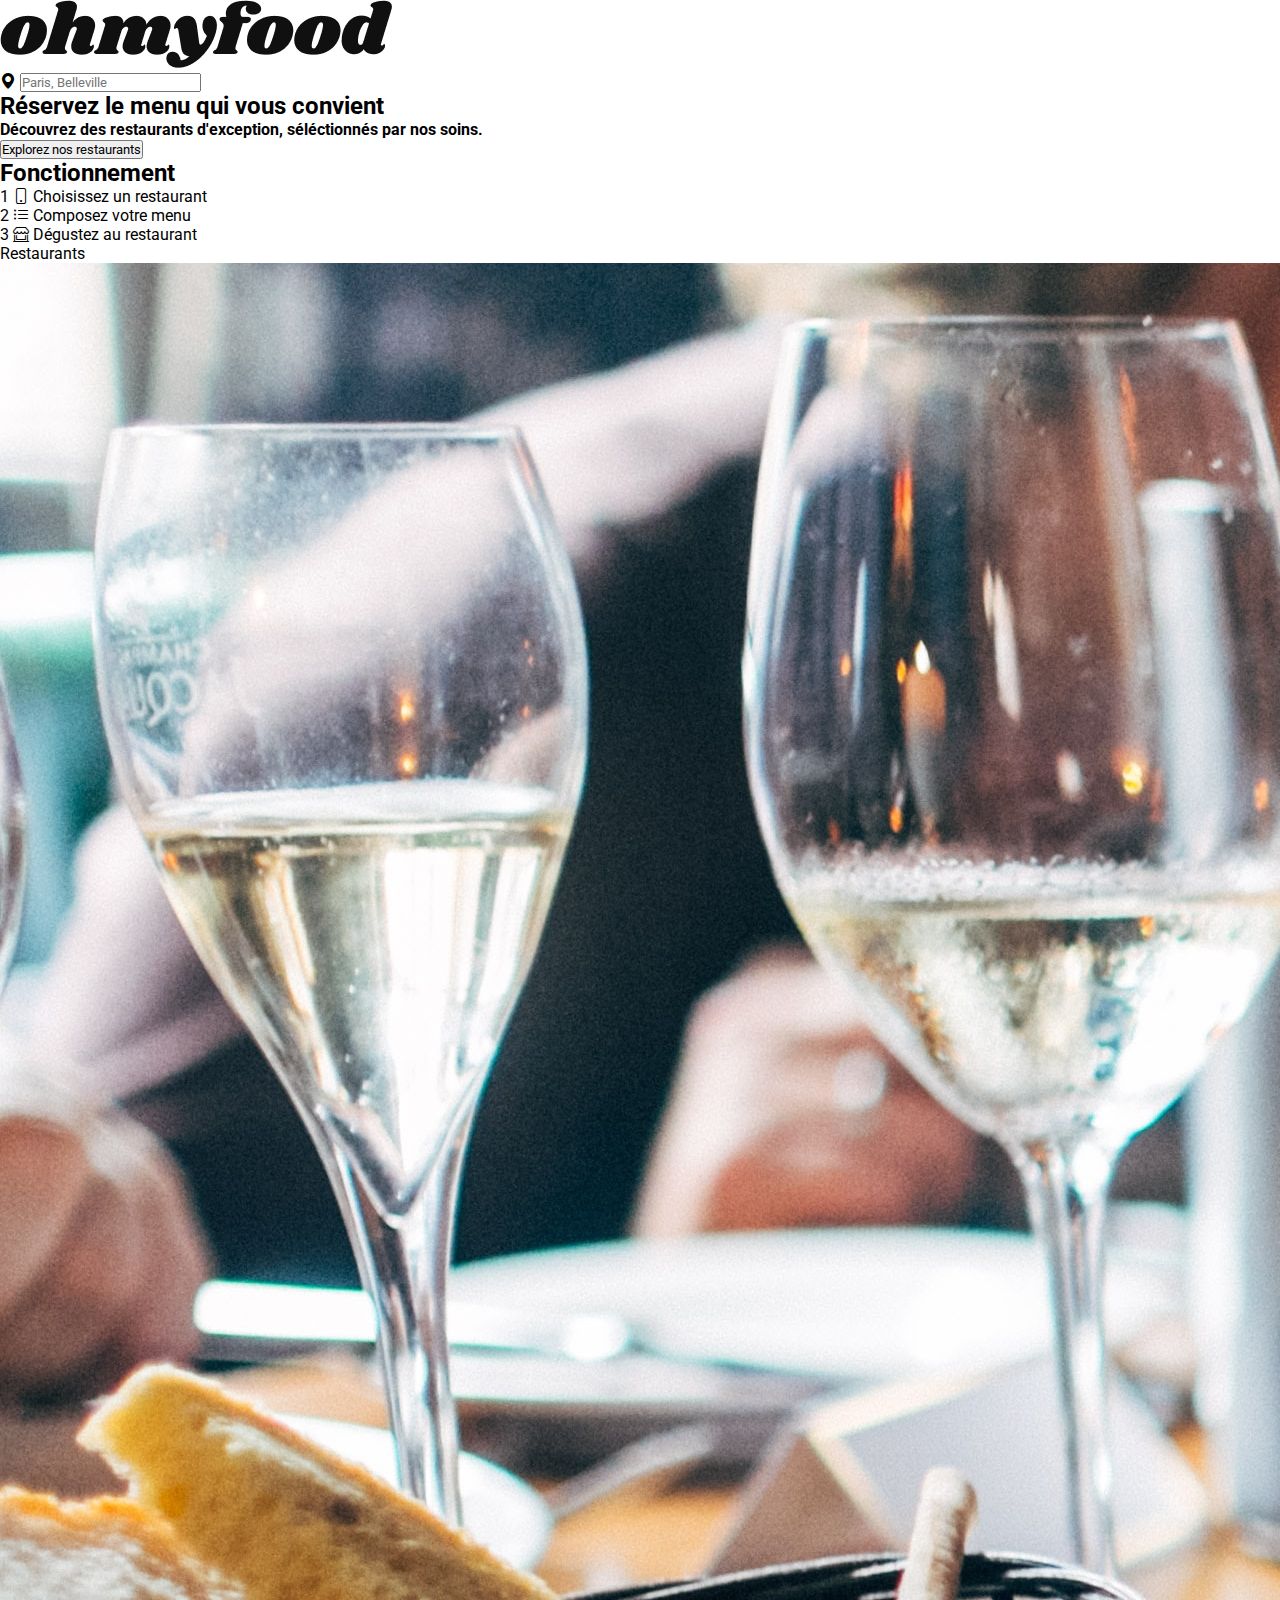
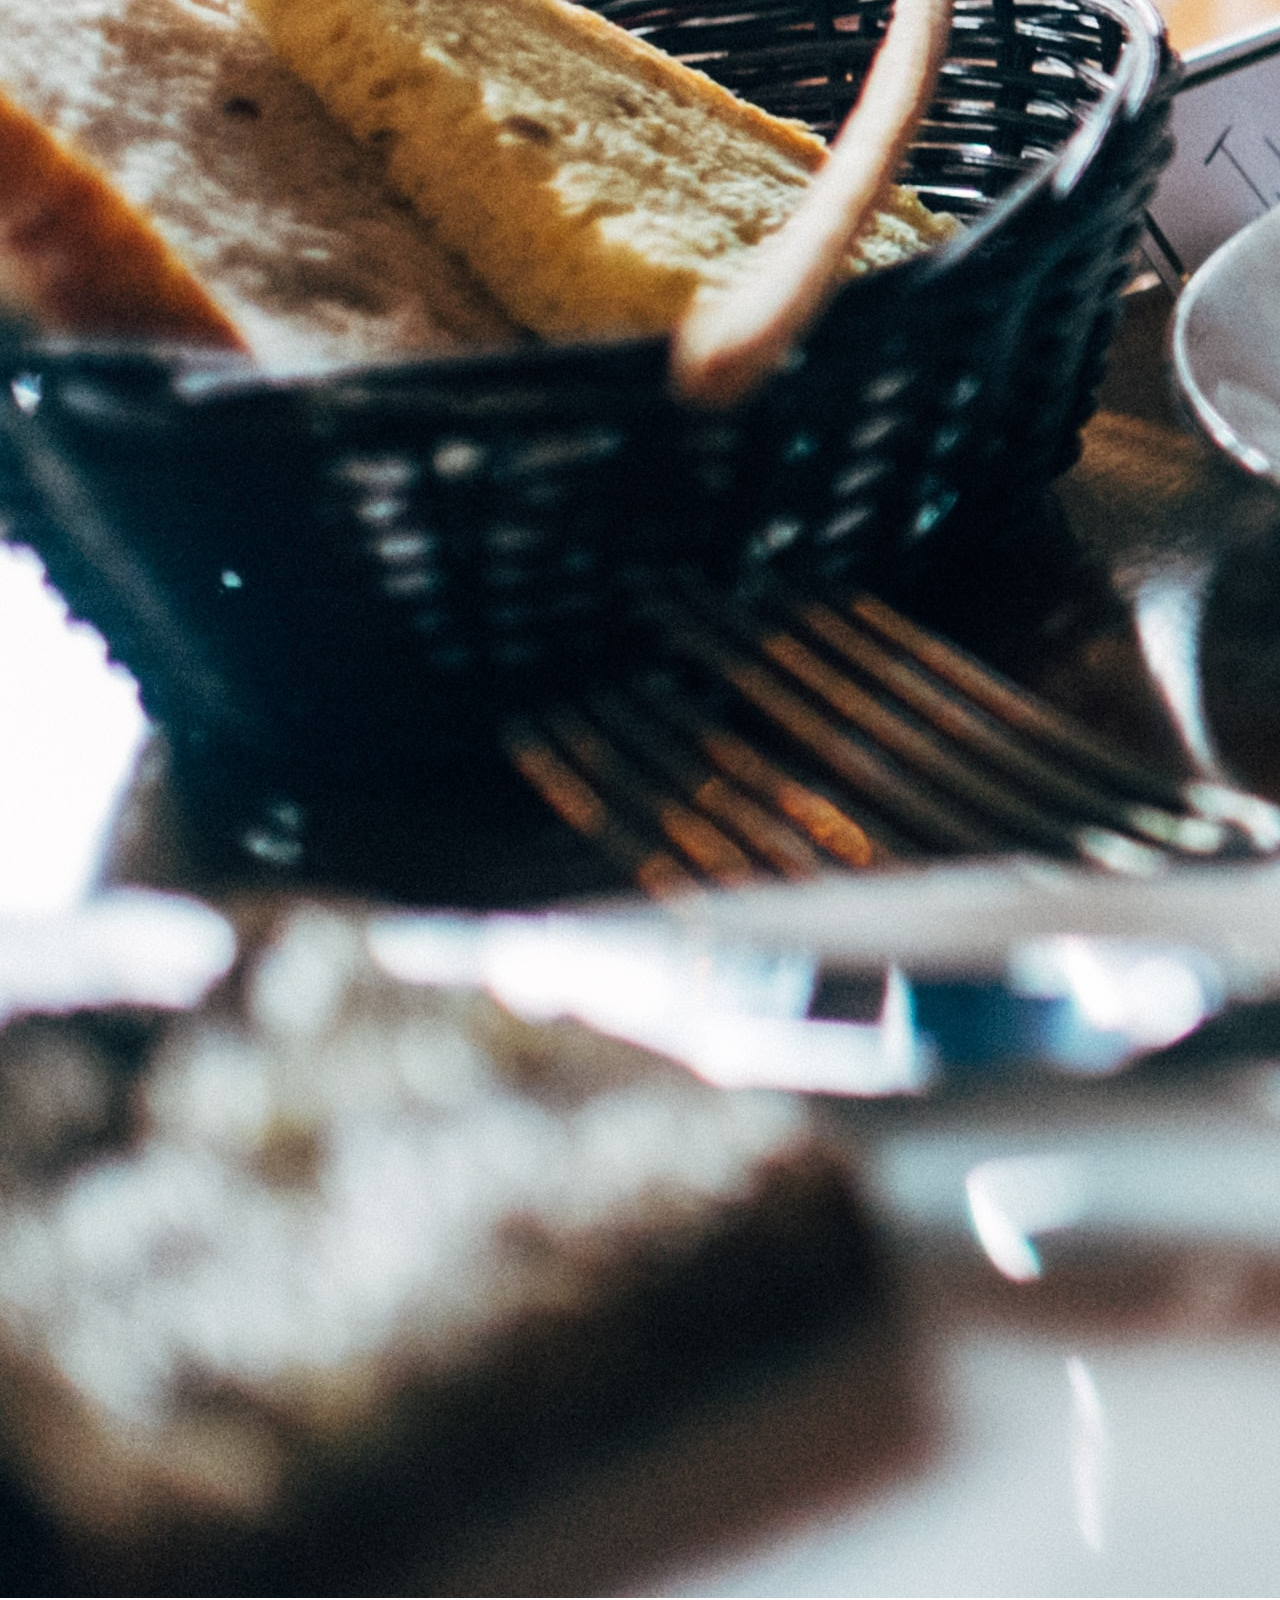
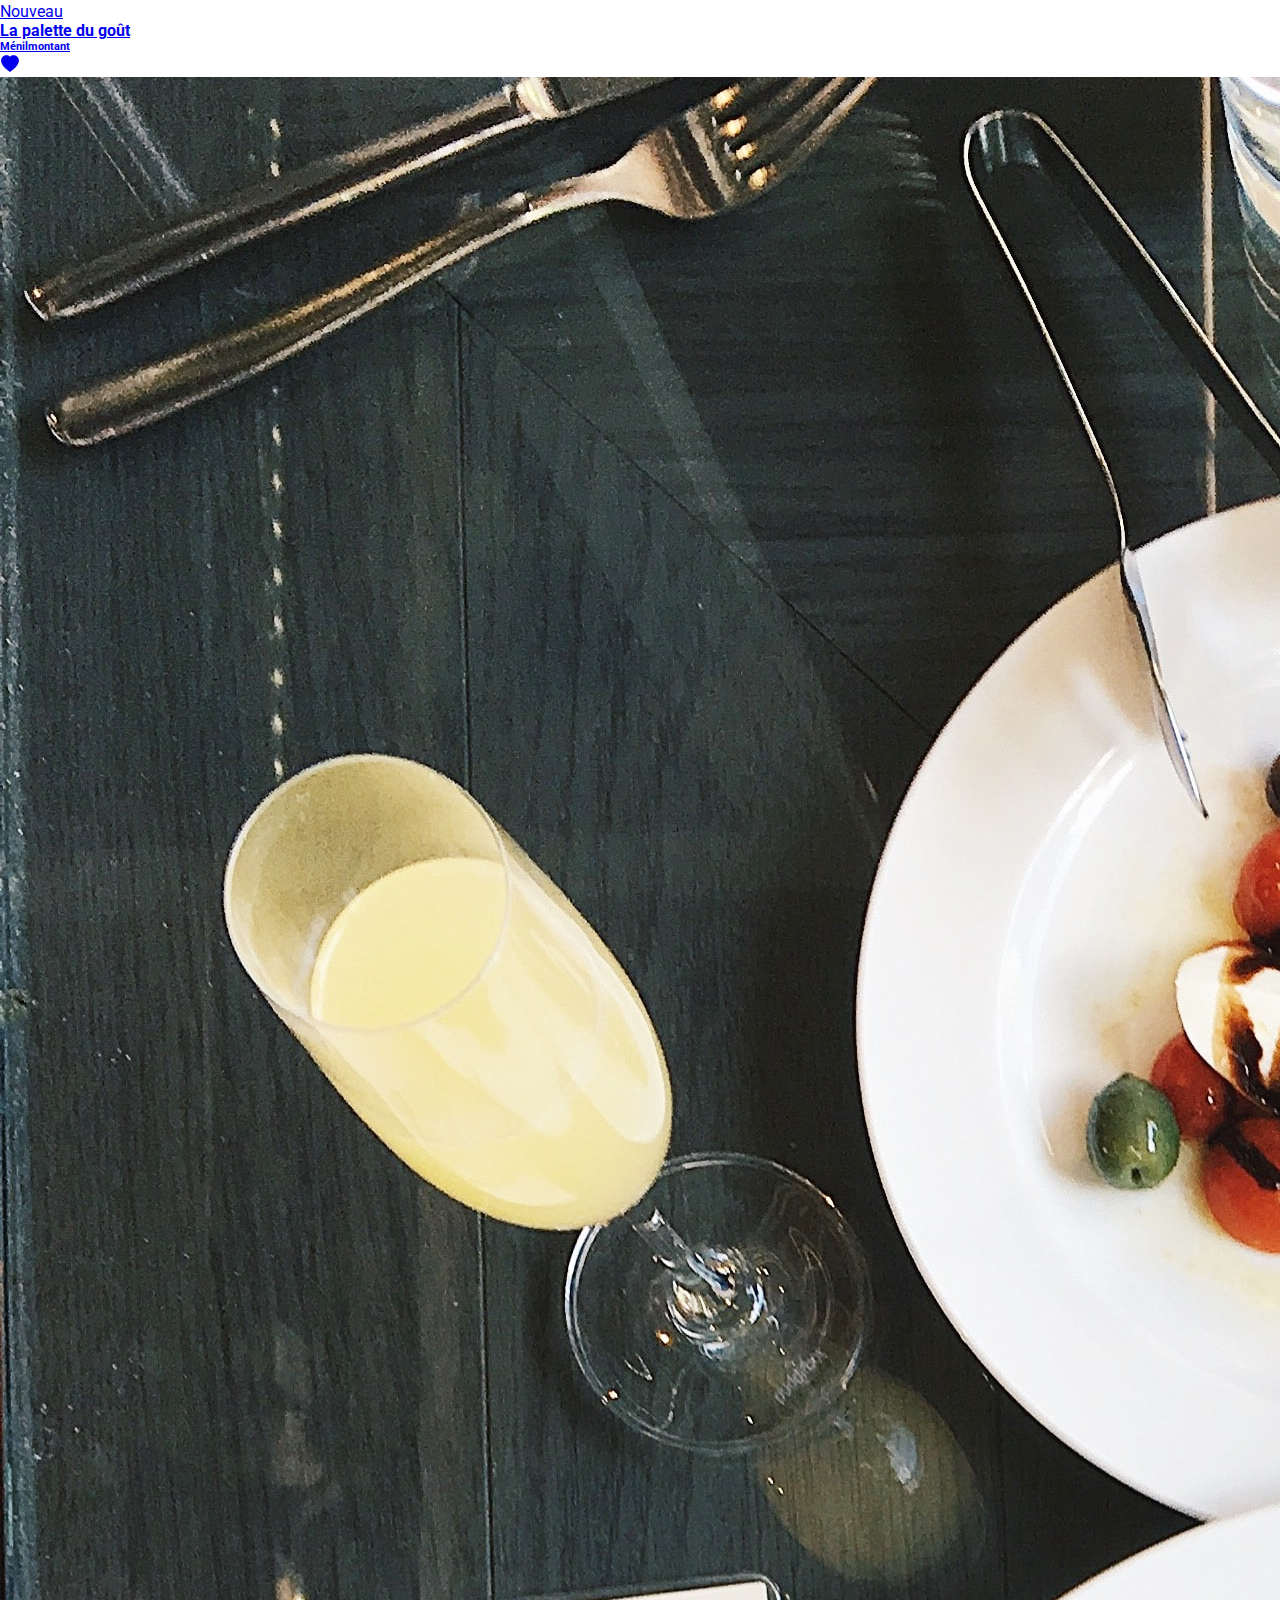
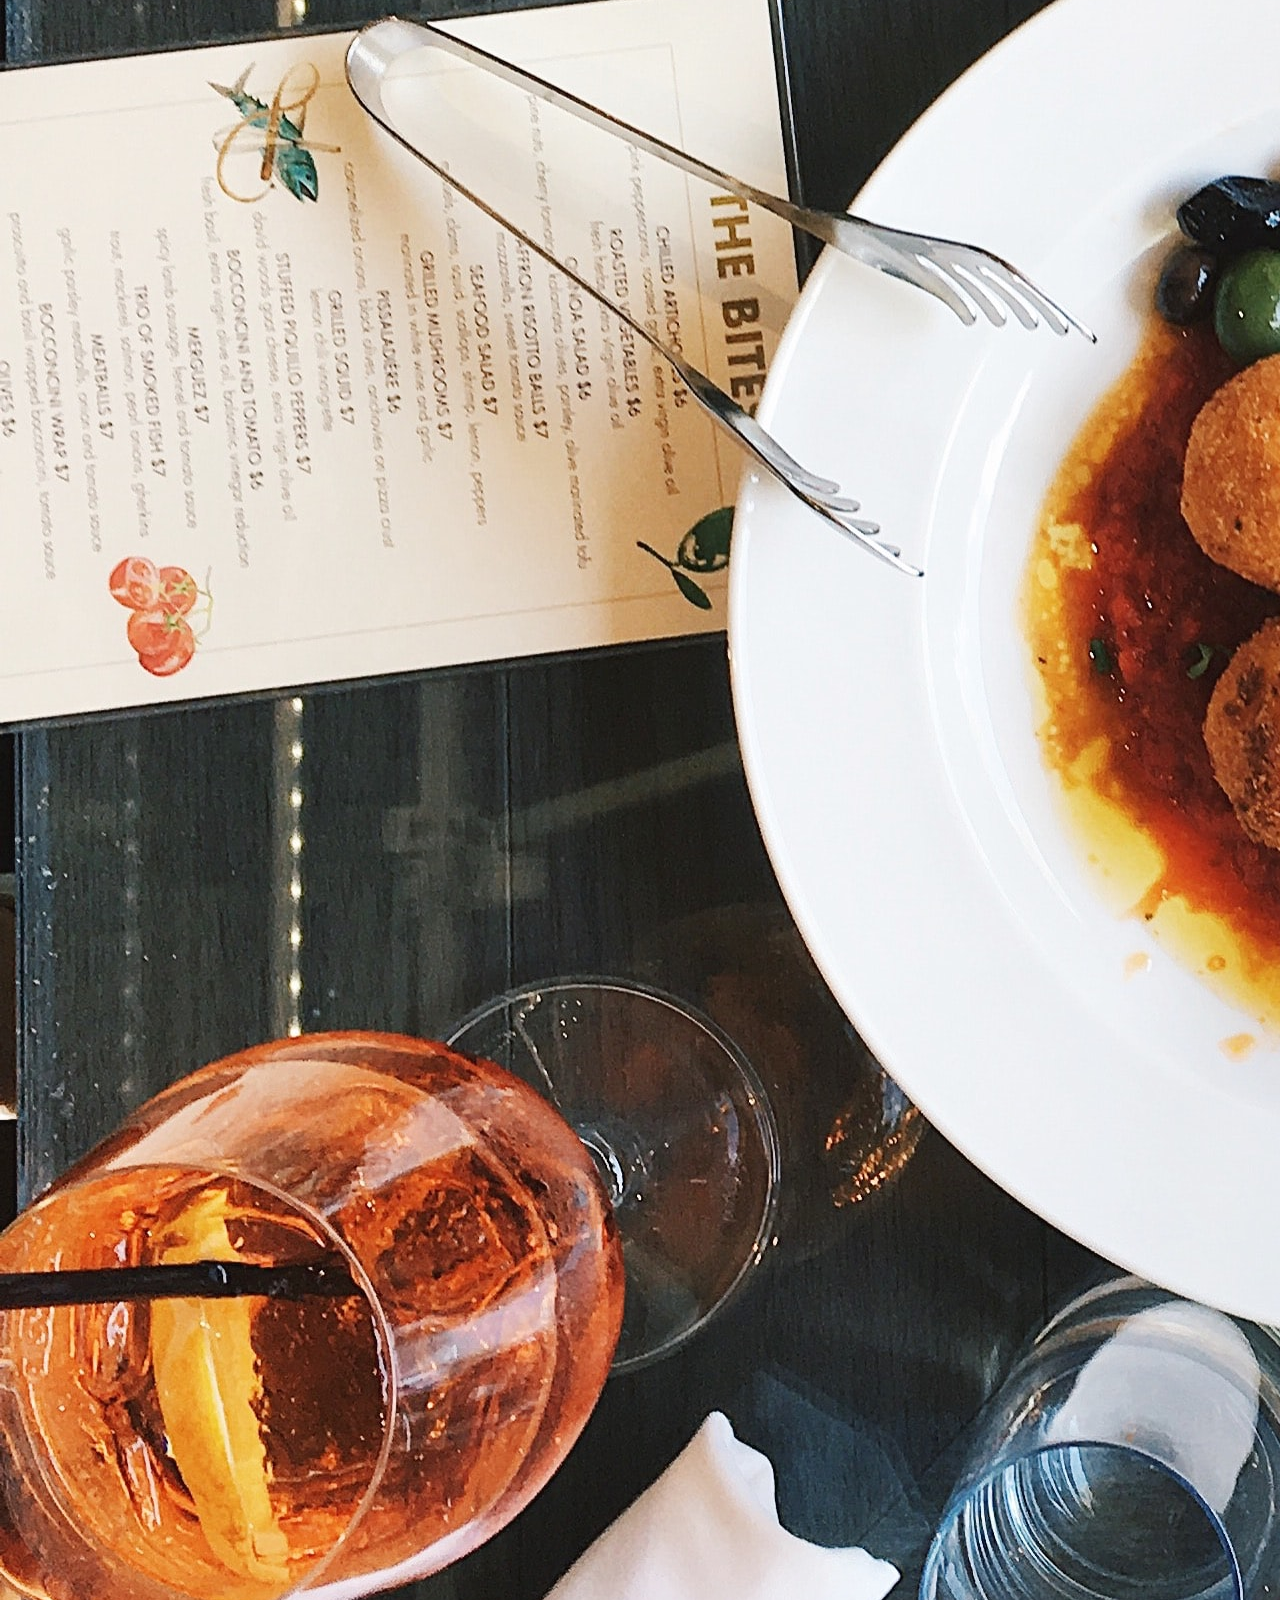
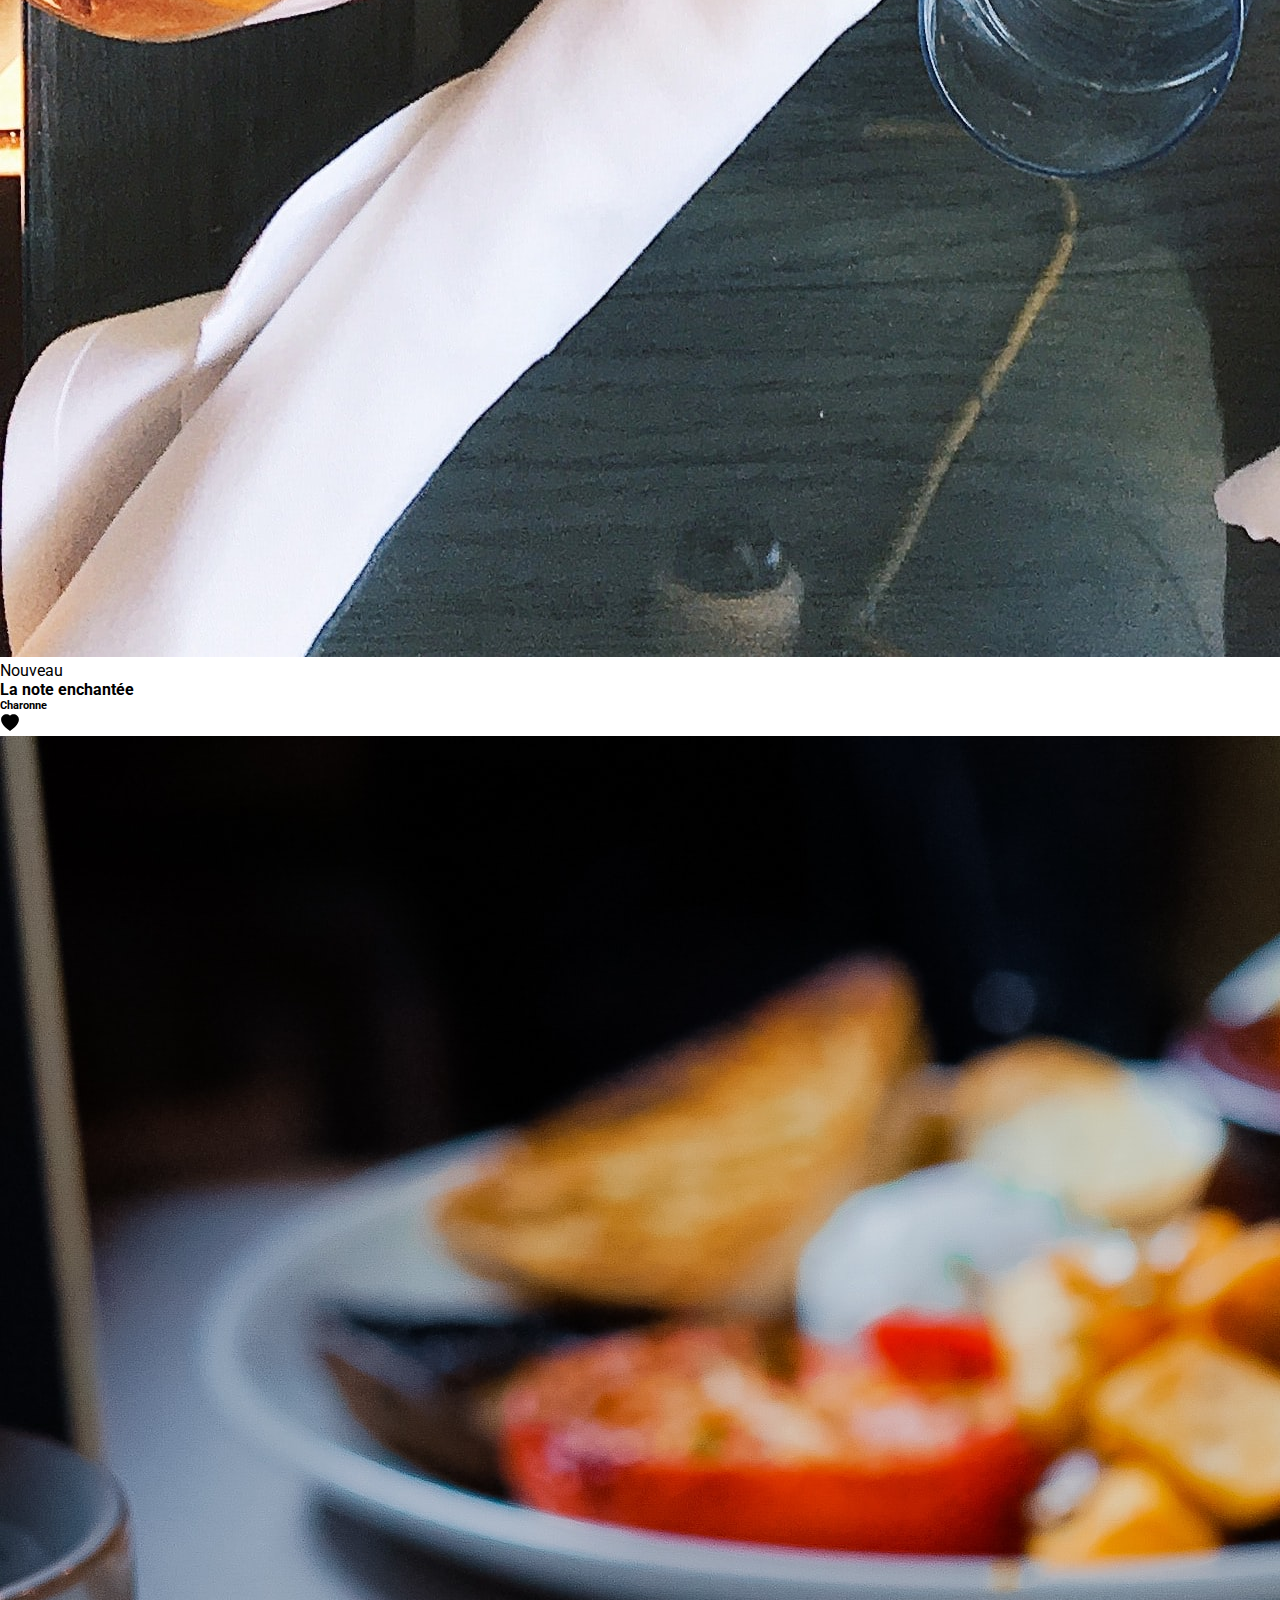
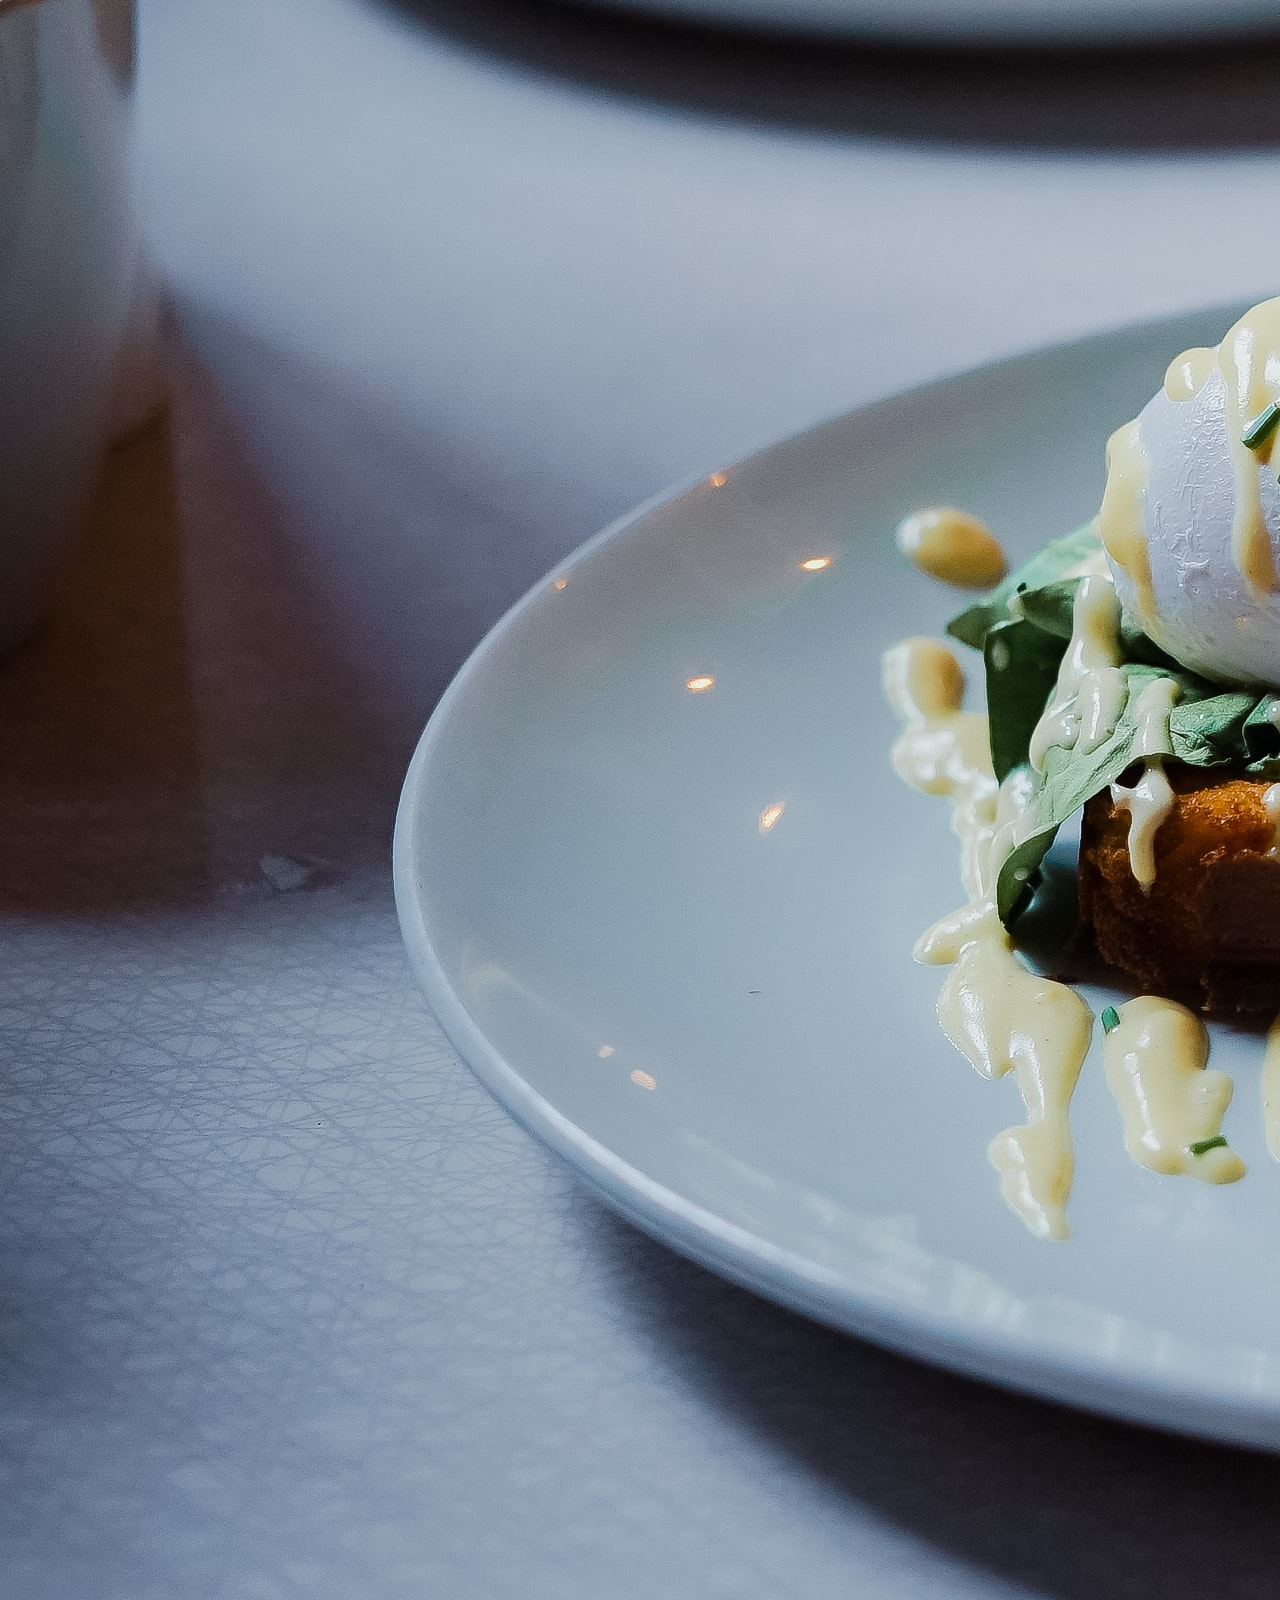
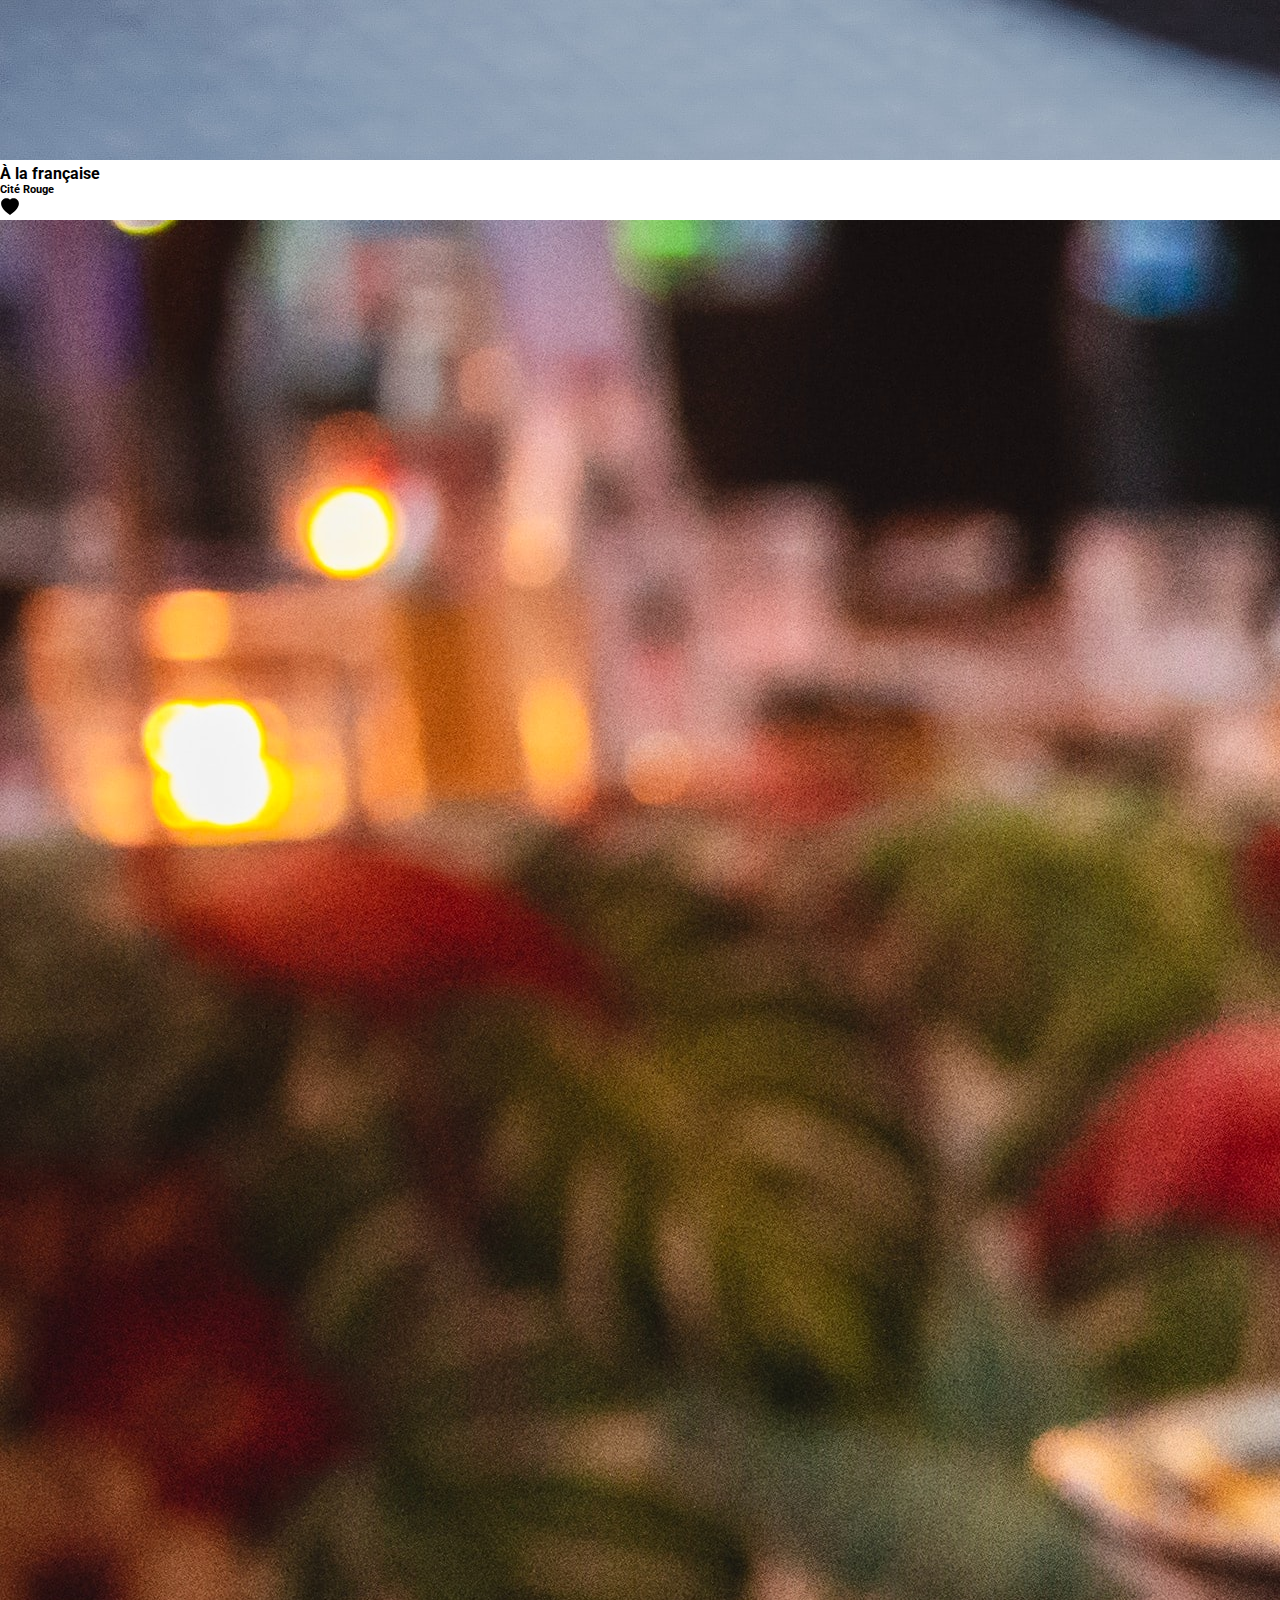
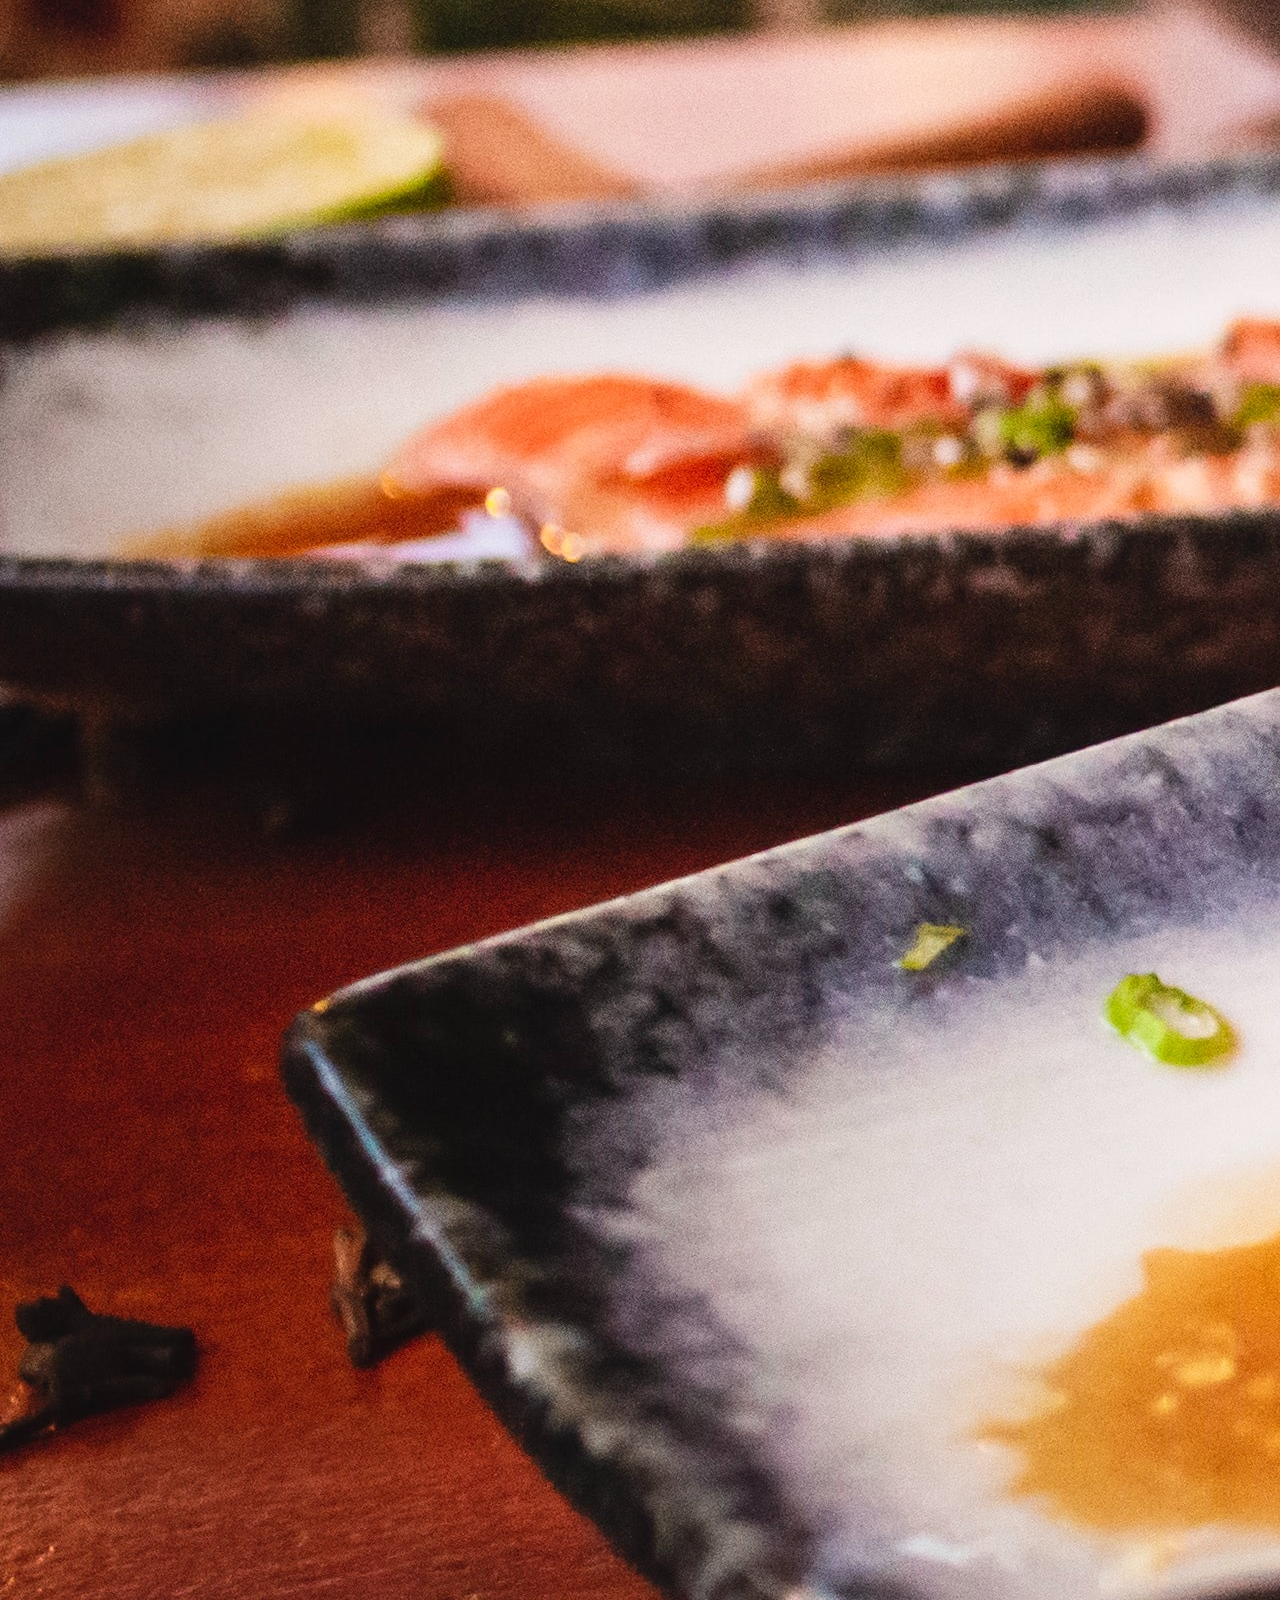
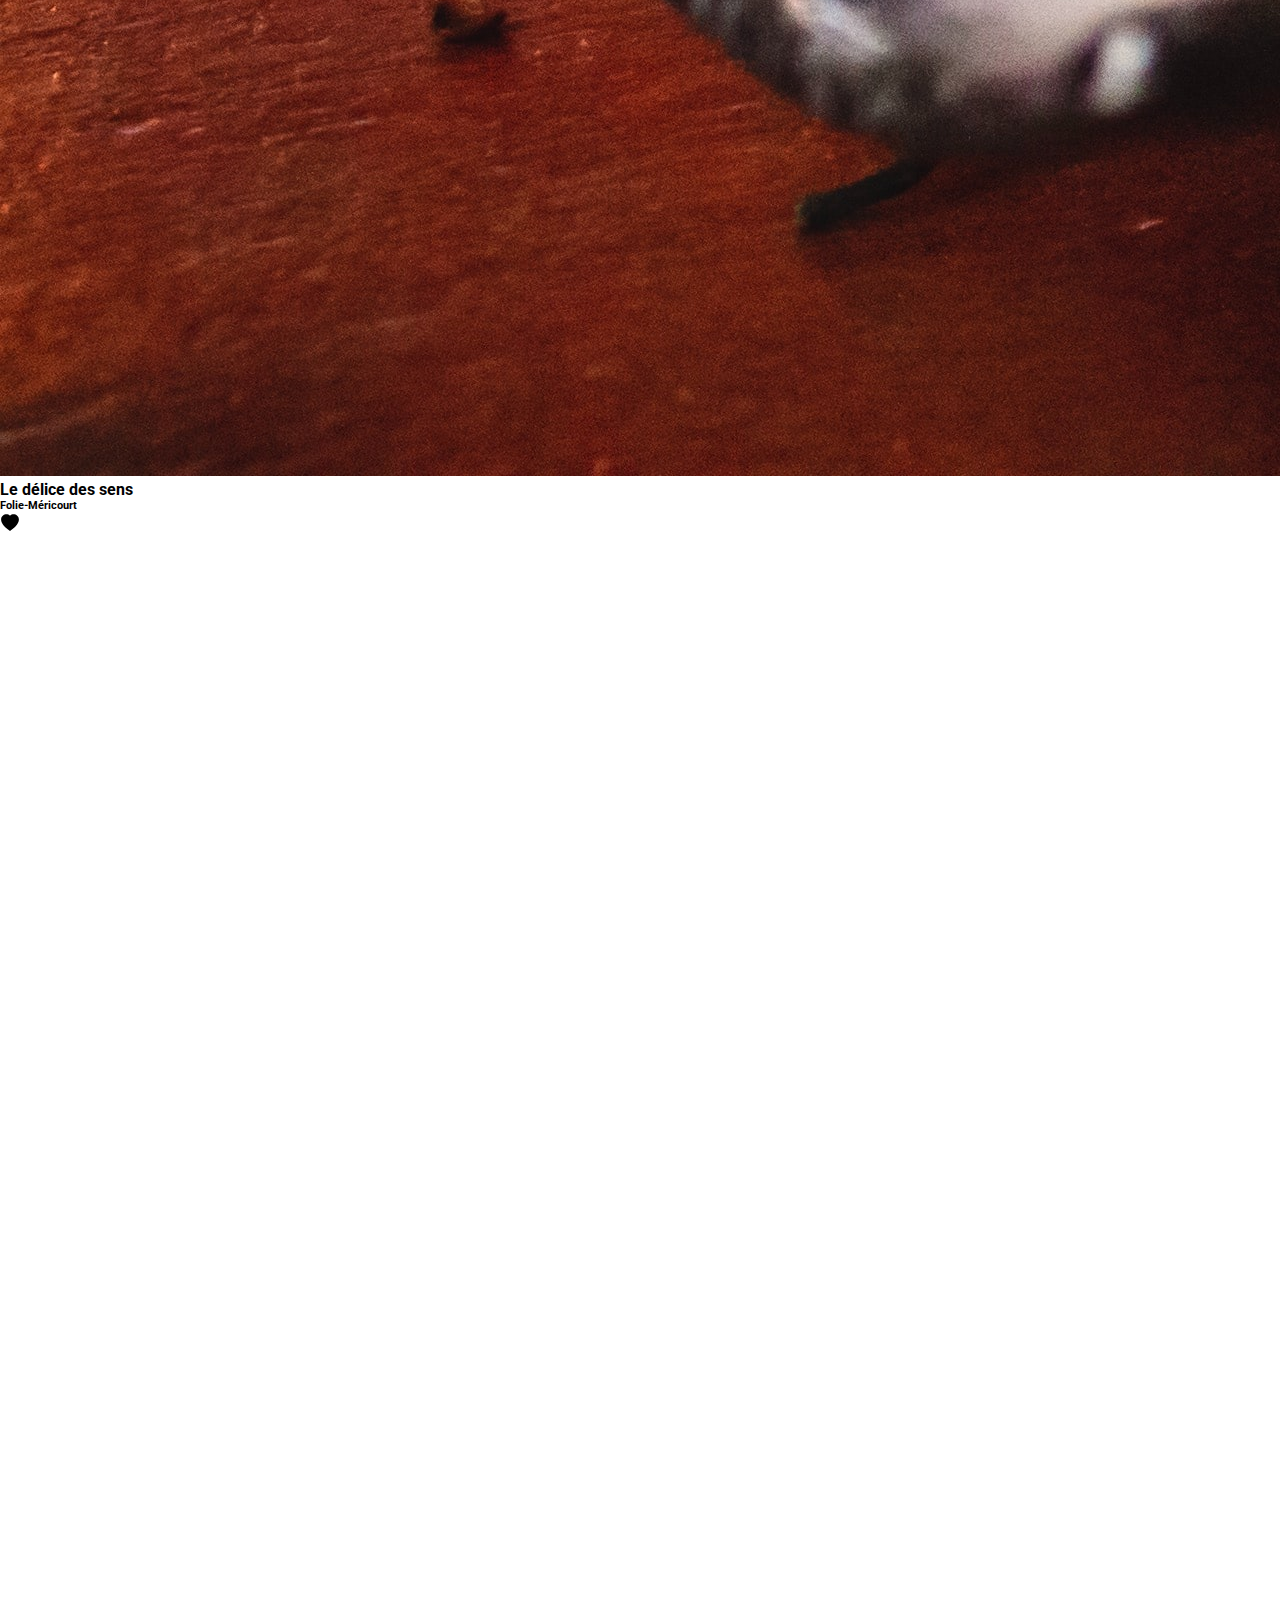
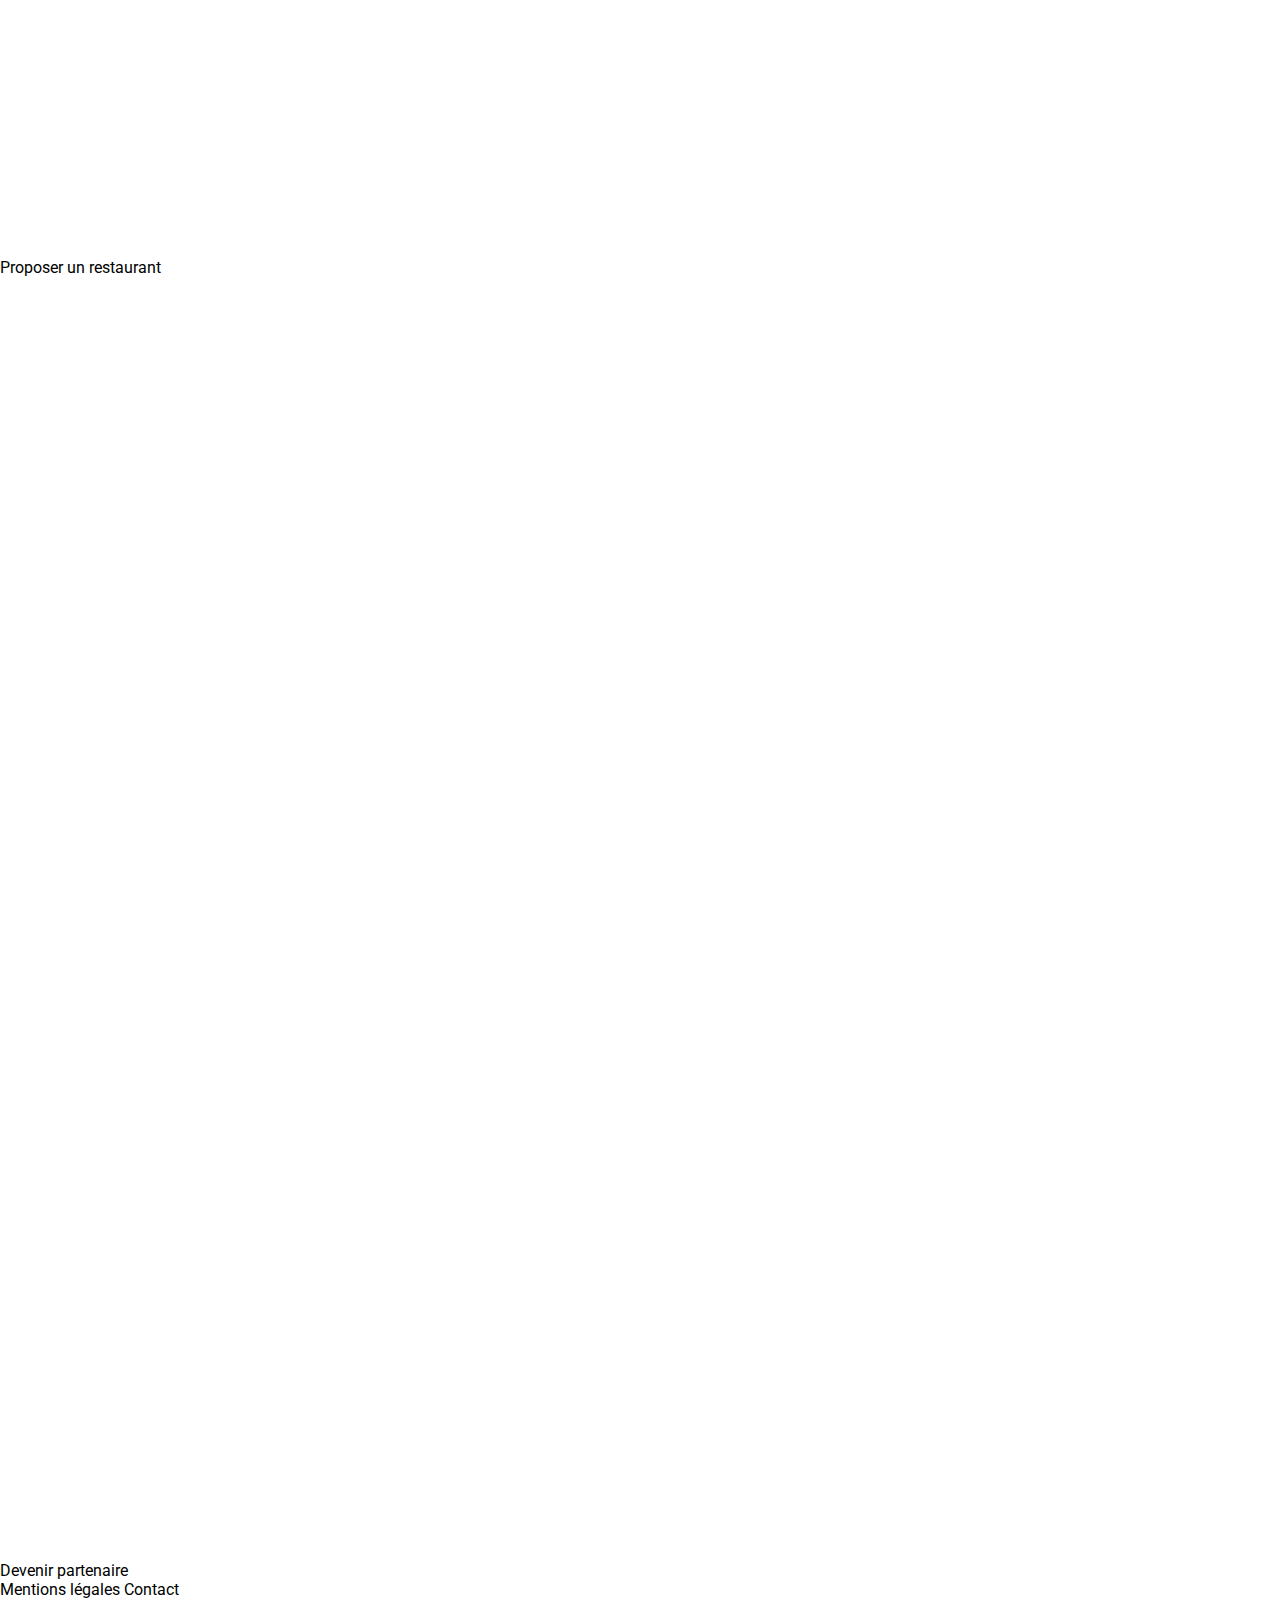
==== commit a7a65cfd: "reset checkbox css + restaurant link" ====
--- a/index.html
+++ b/index.html
@@ -68,6 +68,7 @@
                 Restaurants
             </span>
             <div class="cards">
+                <a href="restaurant links/index.html">
                 <div class="bot-card">
                     <img src="images/restaurants/jay-wennington-N_Y88TWmGwA-unsplash.jpg" alt="La palette du goût" class="img-card">
                     <span class="top-right-text">Nouveau</span>
@@ -85,6 +86,7 @@
                         </svg>
                     </div>
                 </div>
+                </a>
                 <div class="bot-card">
                     <img src="images/restaurants/stil-u2Lp8tXIcjw-unsplash.jpg" alt="La note enchantée" class="img-card">
                     <span class="top-right-text">Nouveau</span>
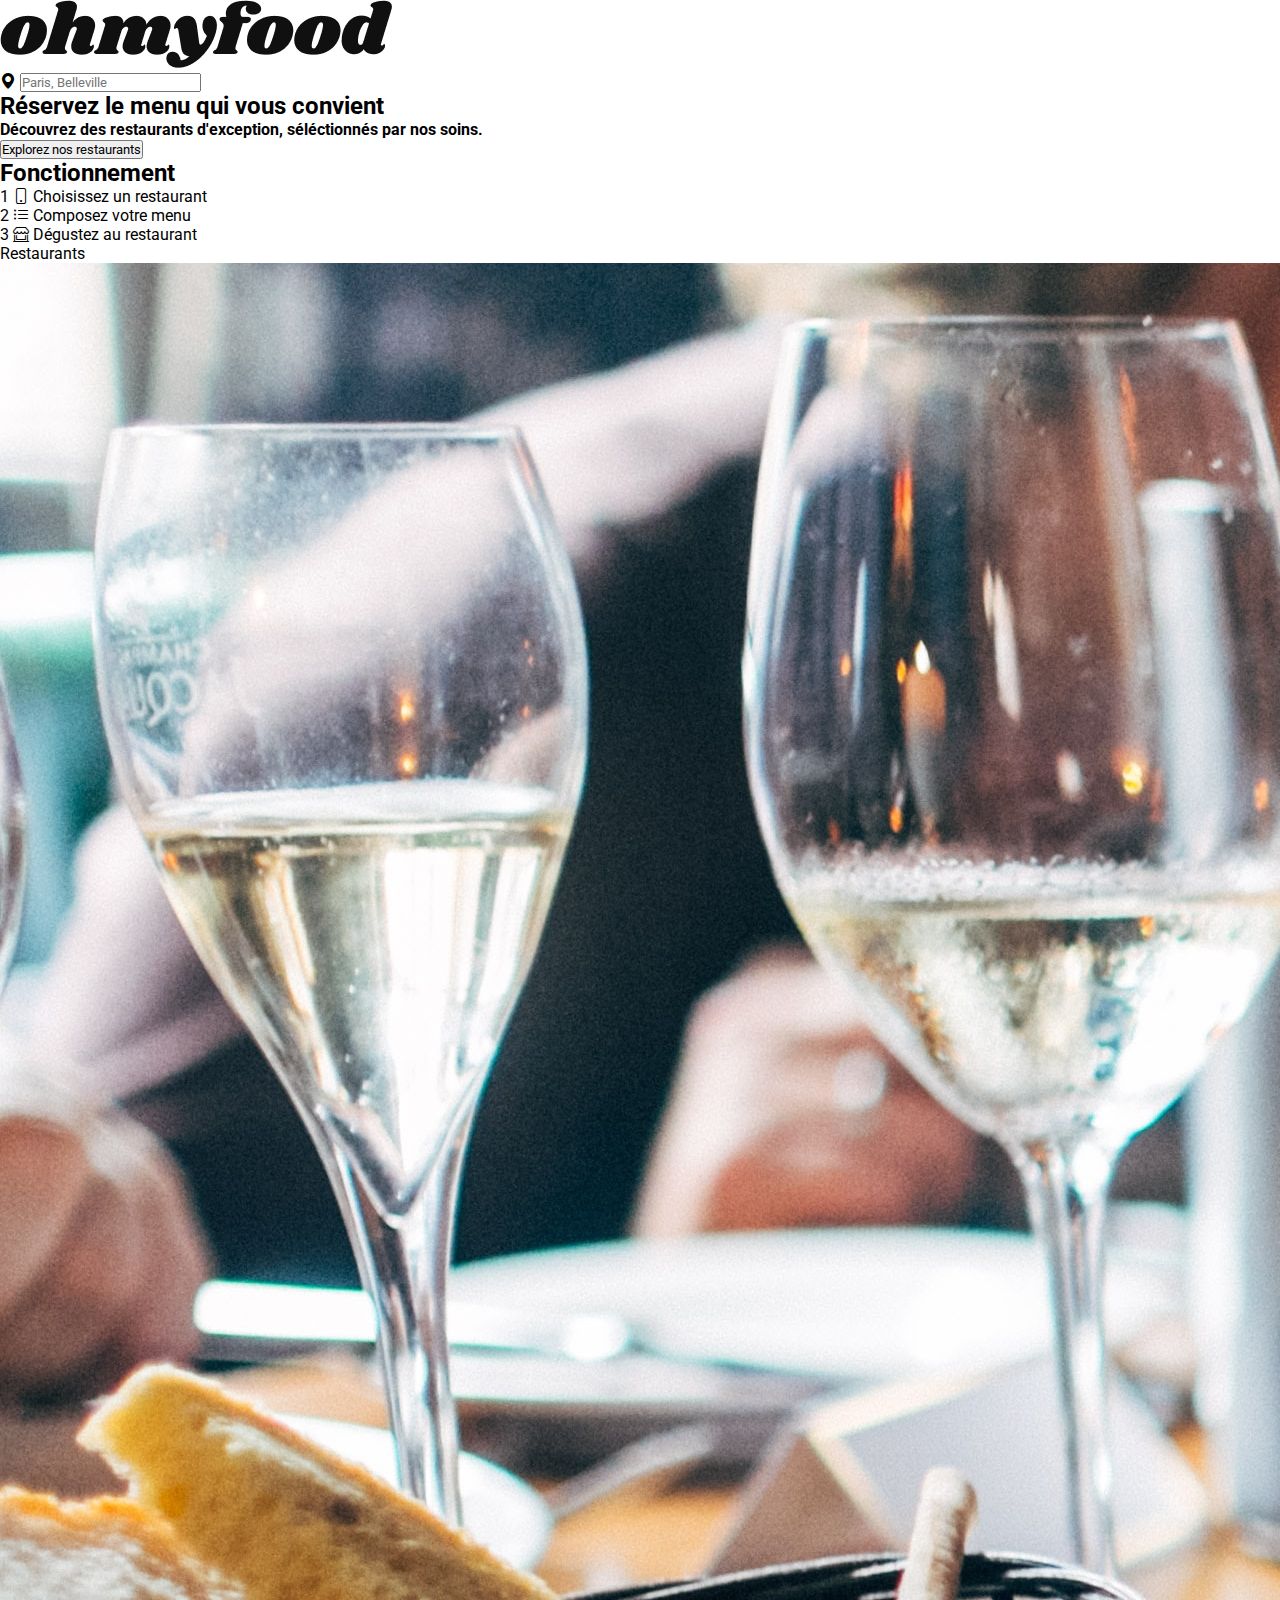
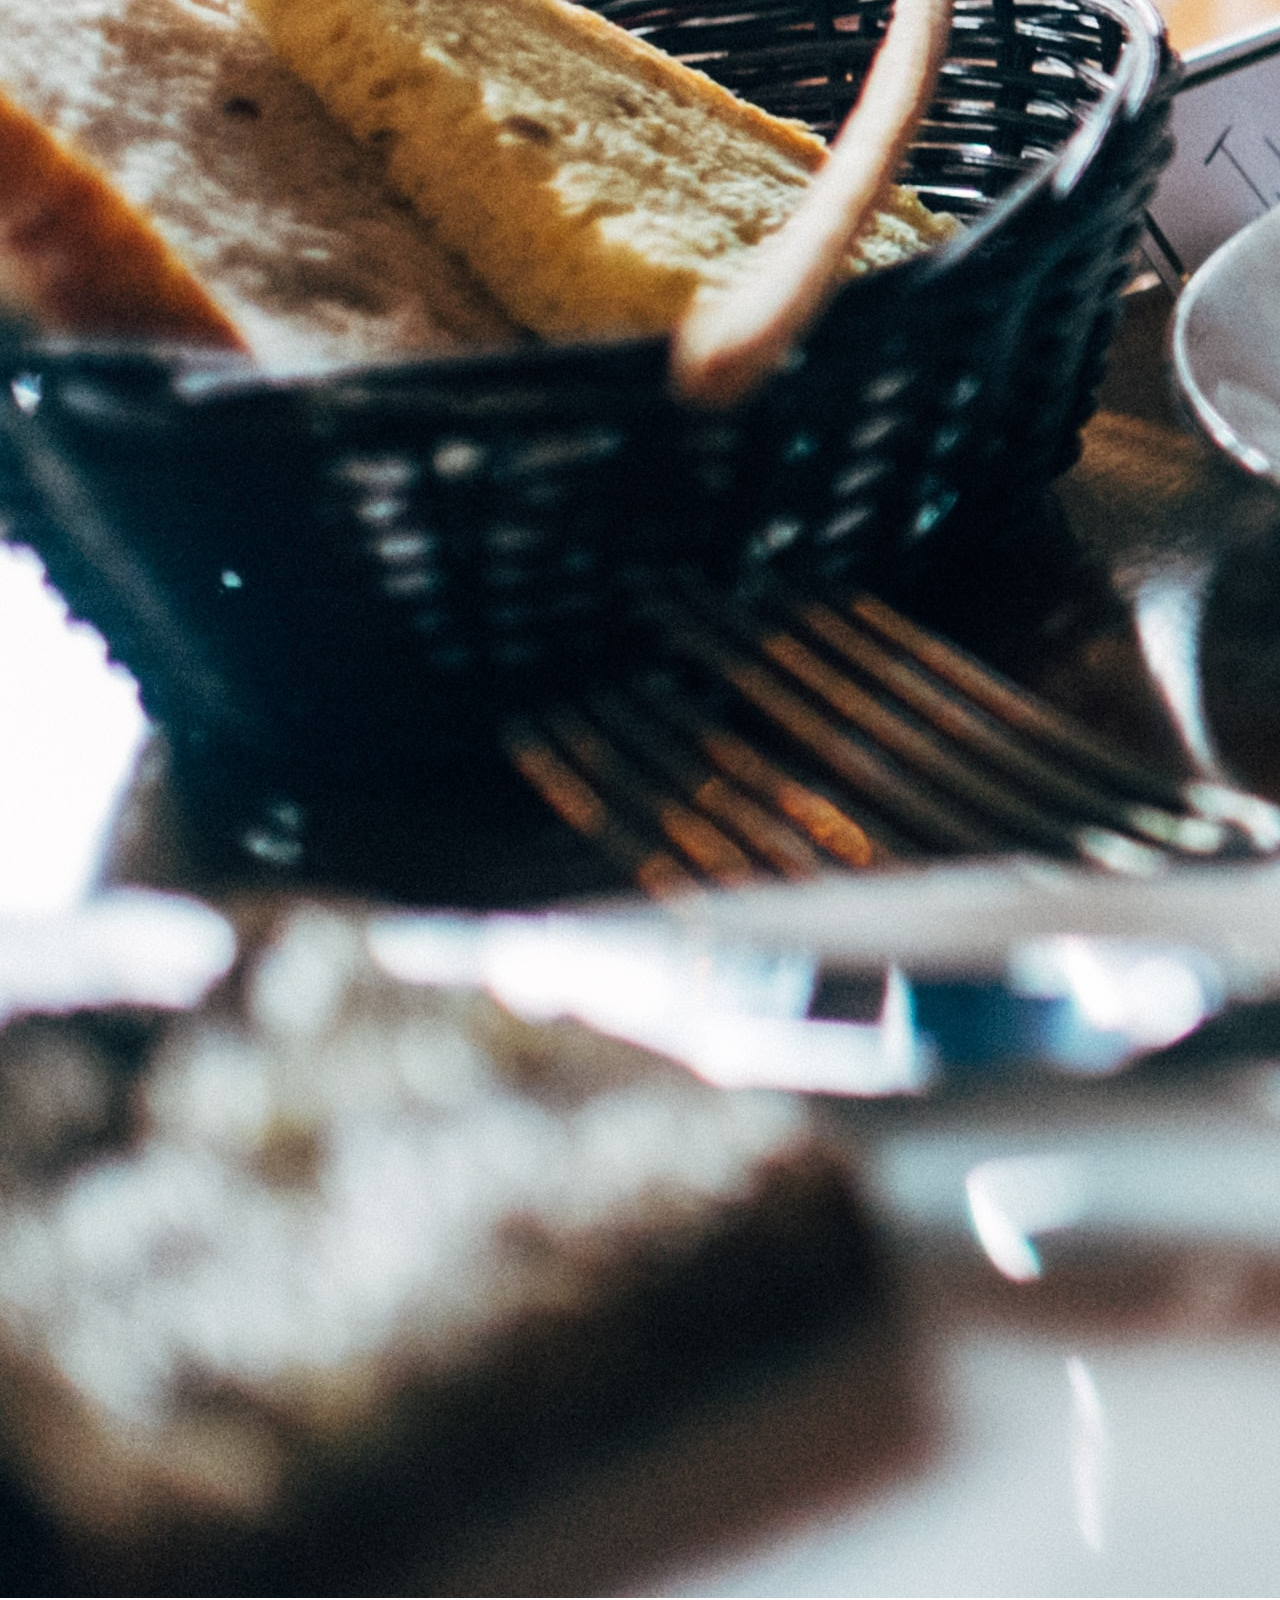
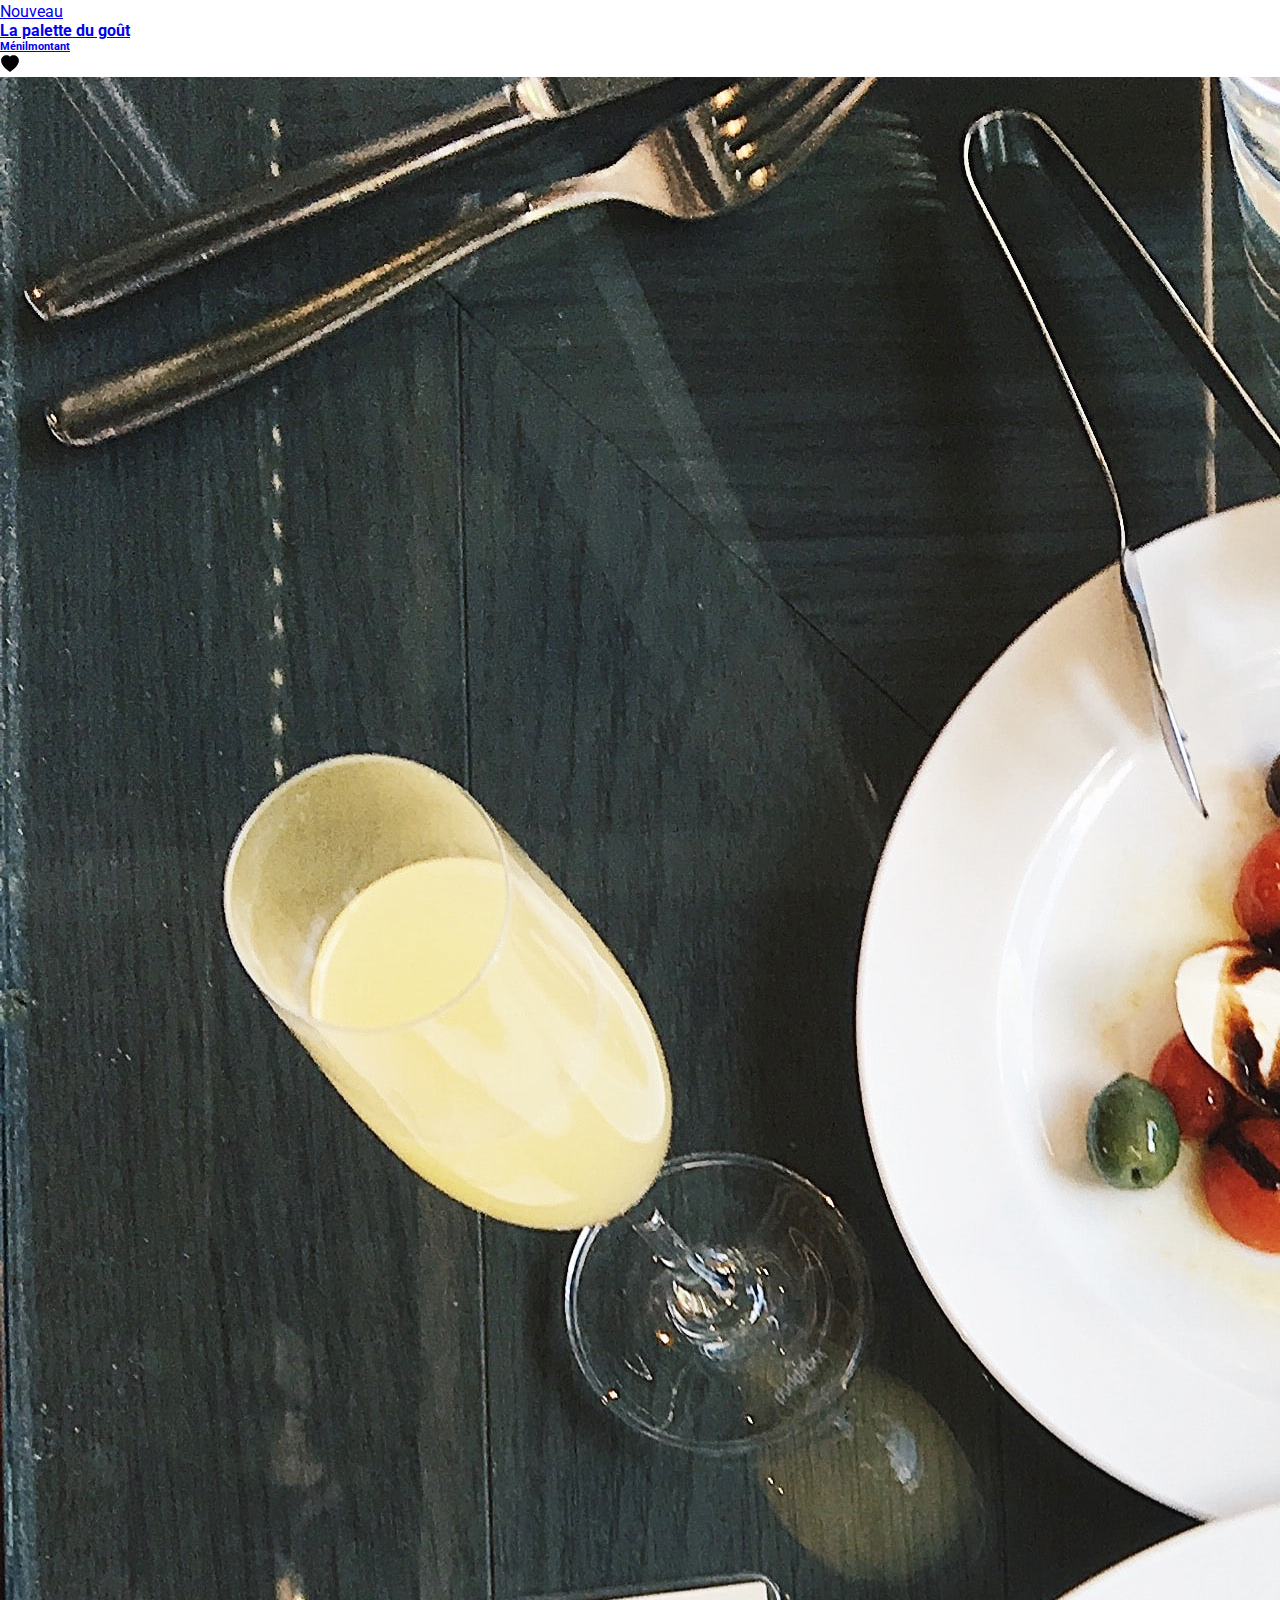
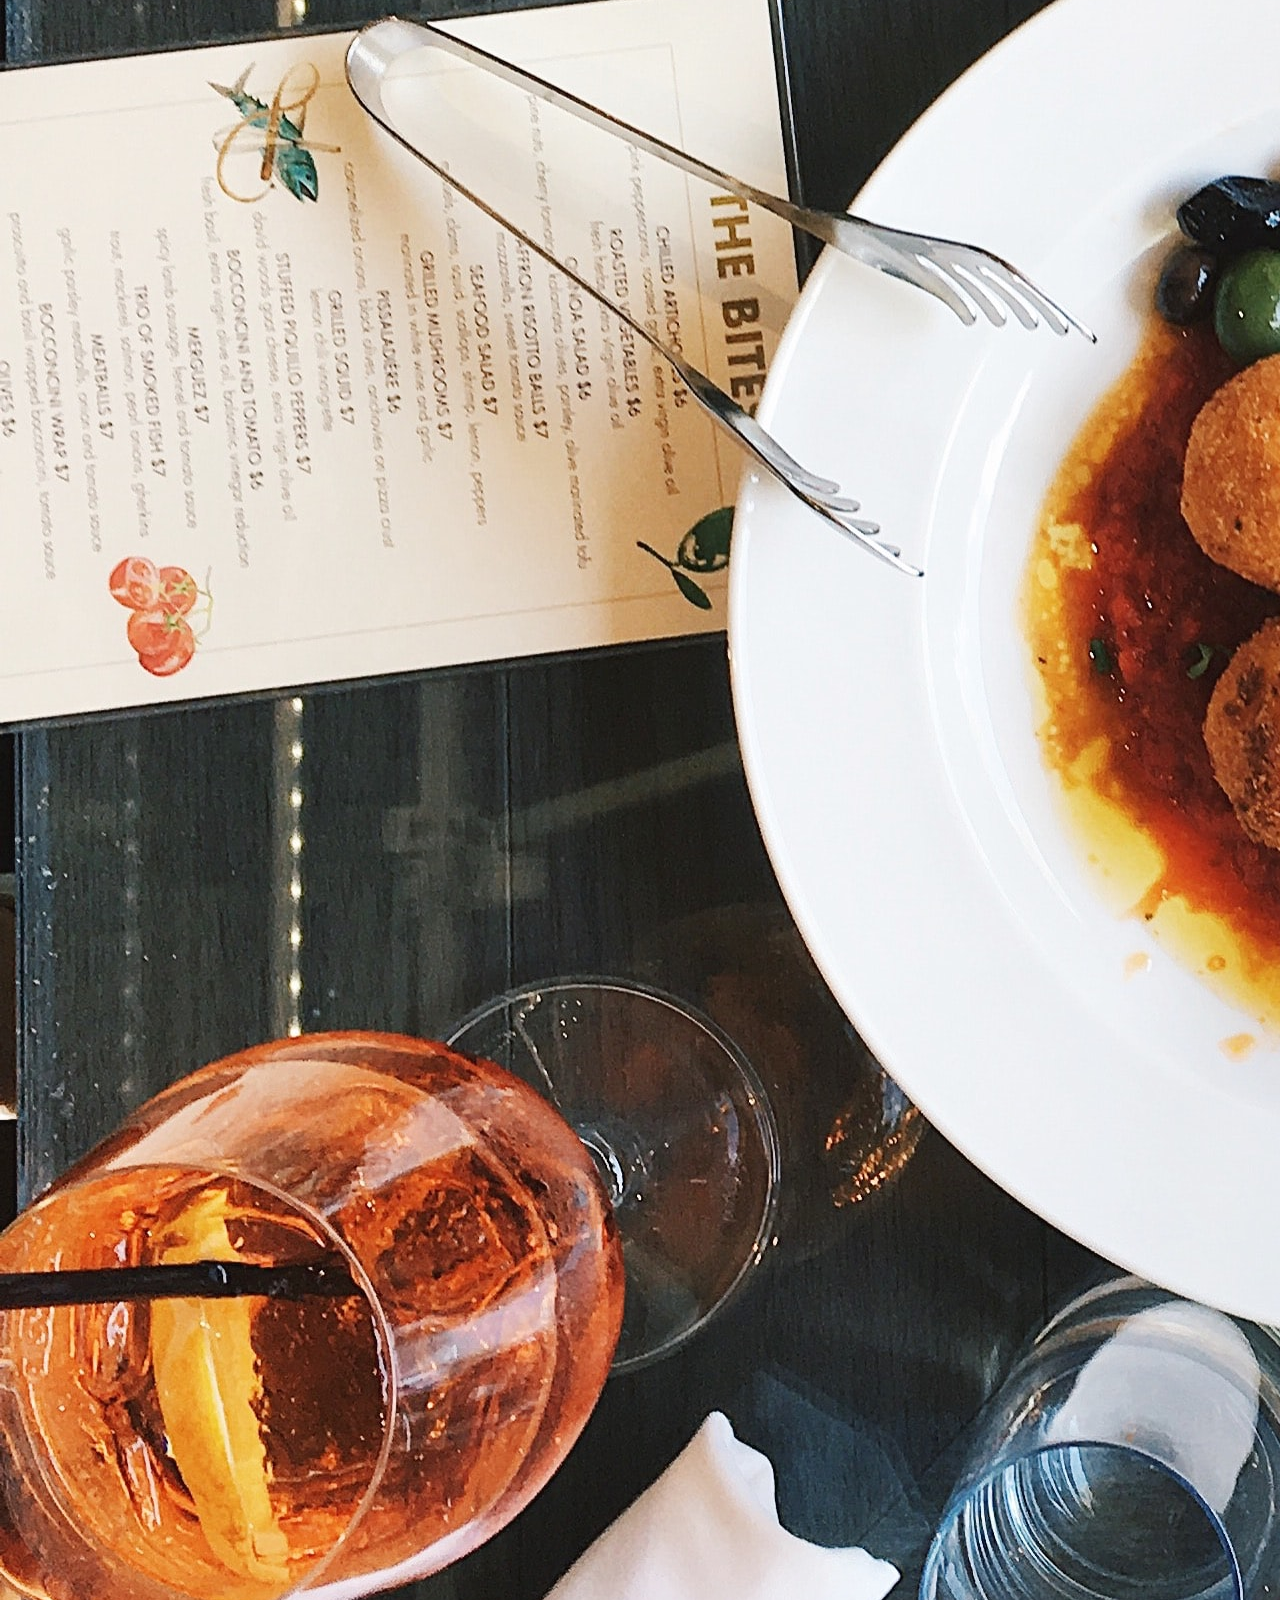
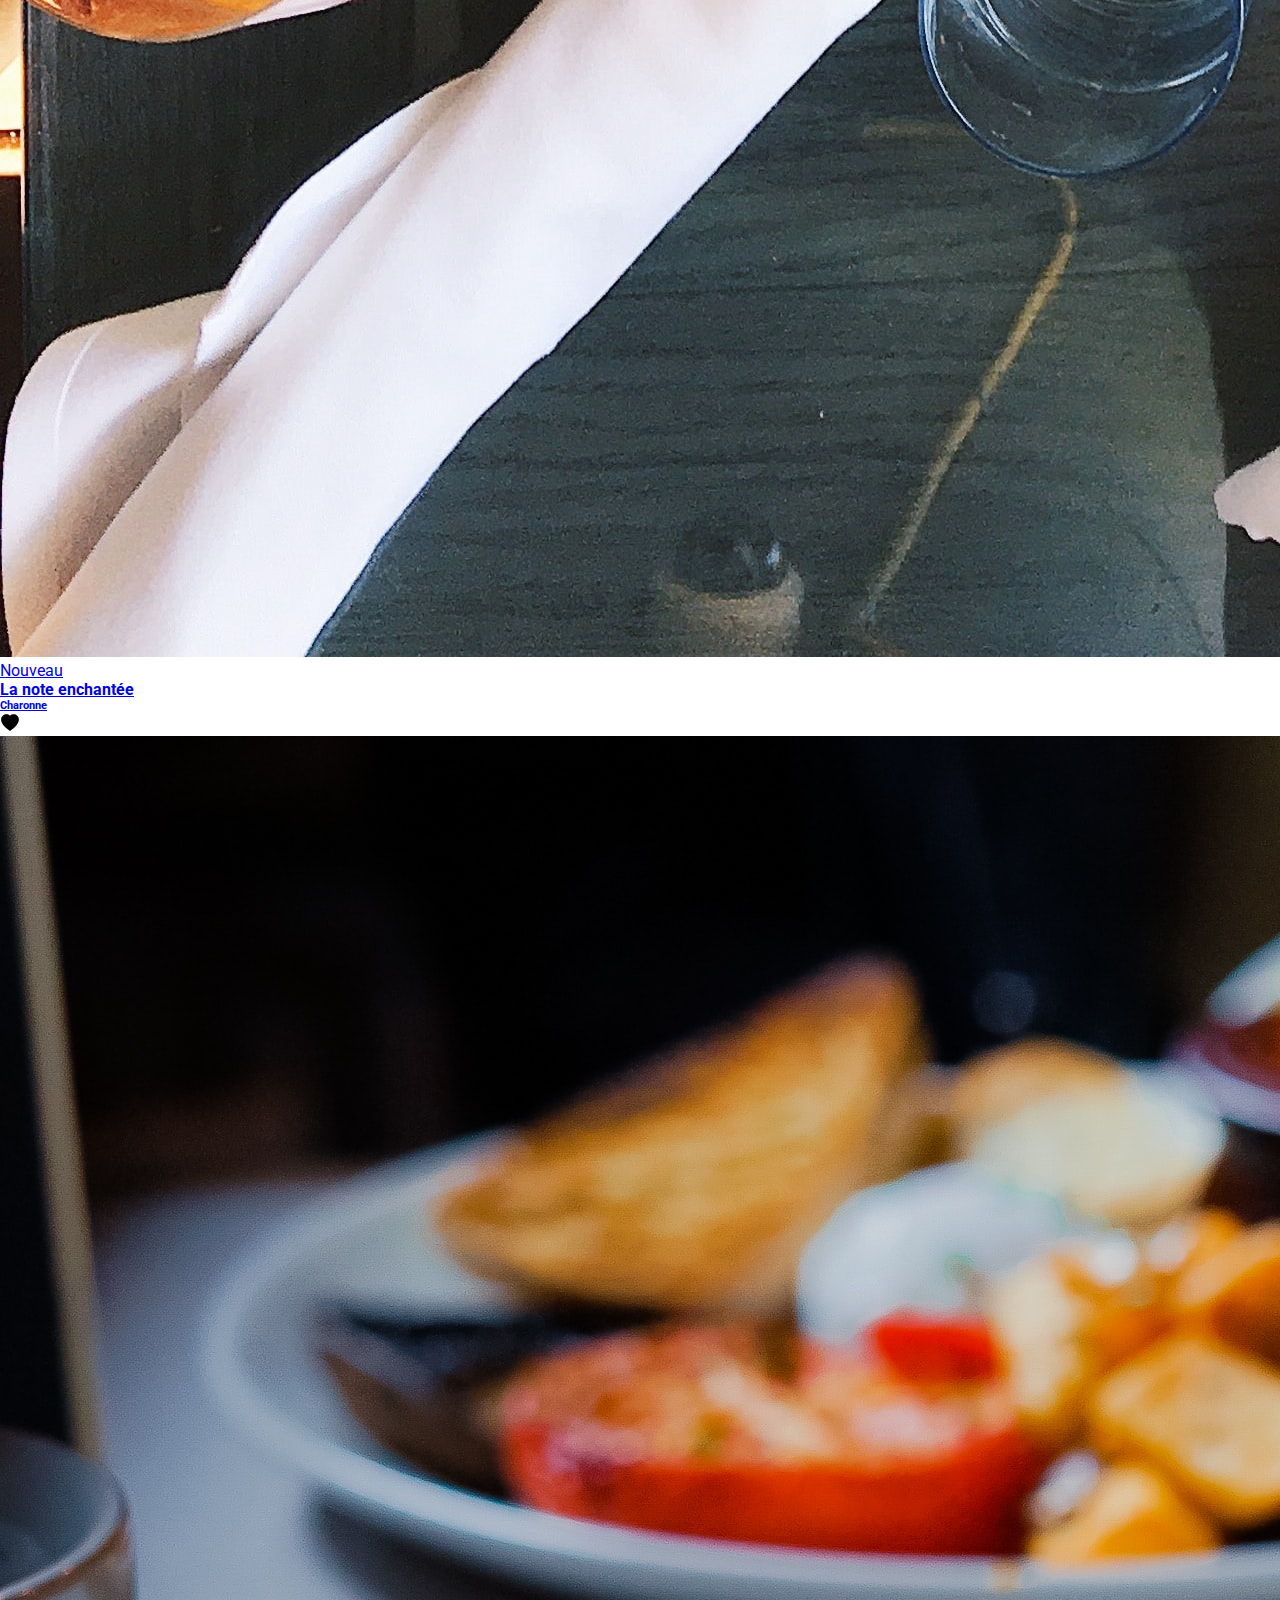
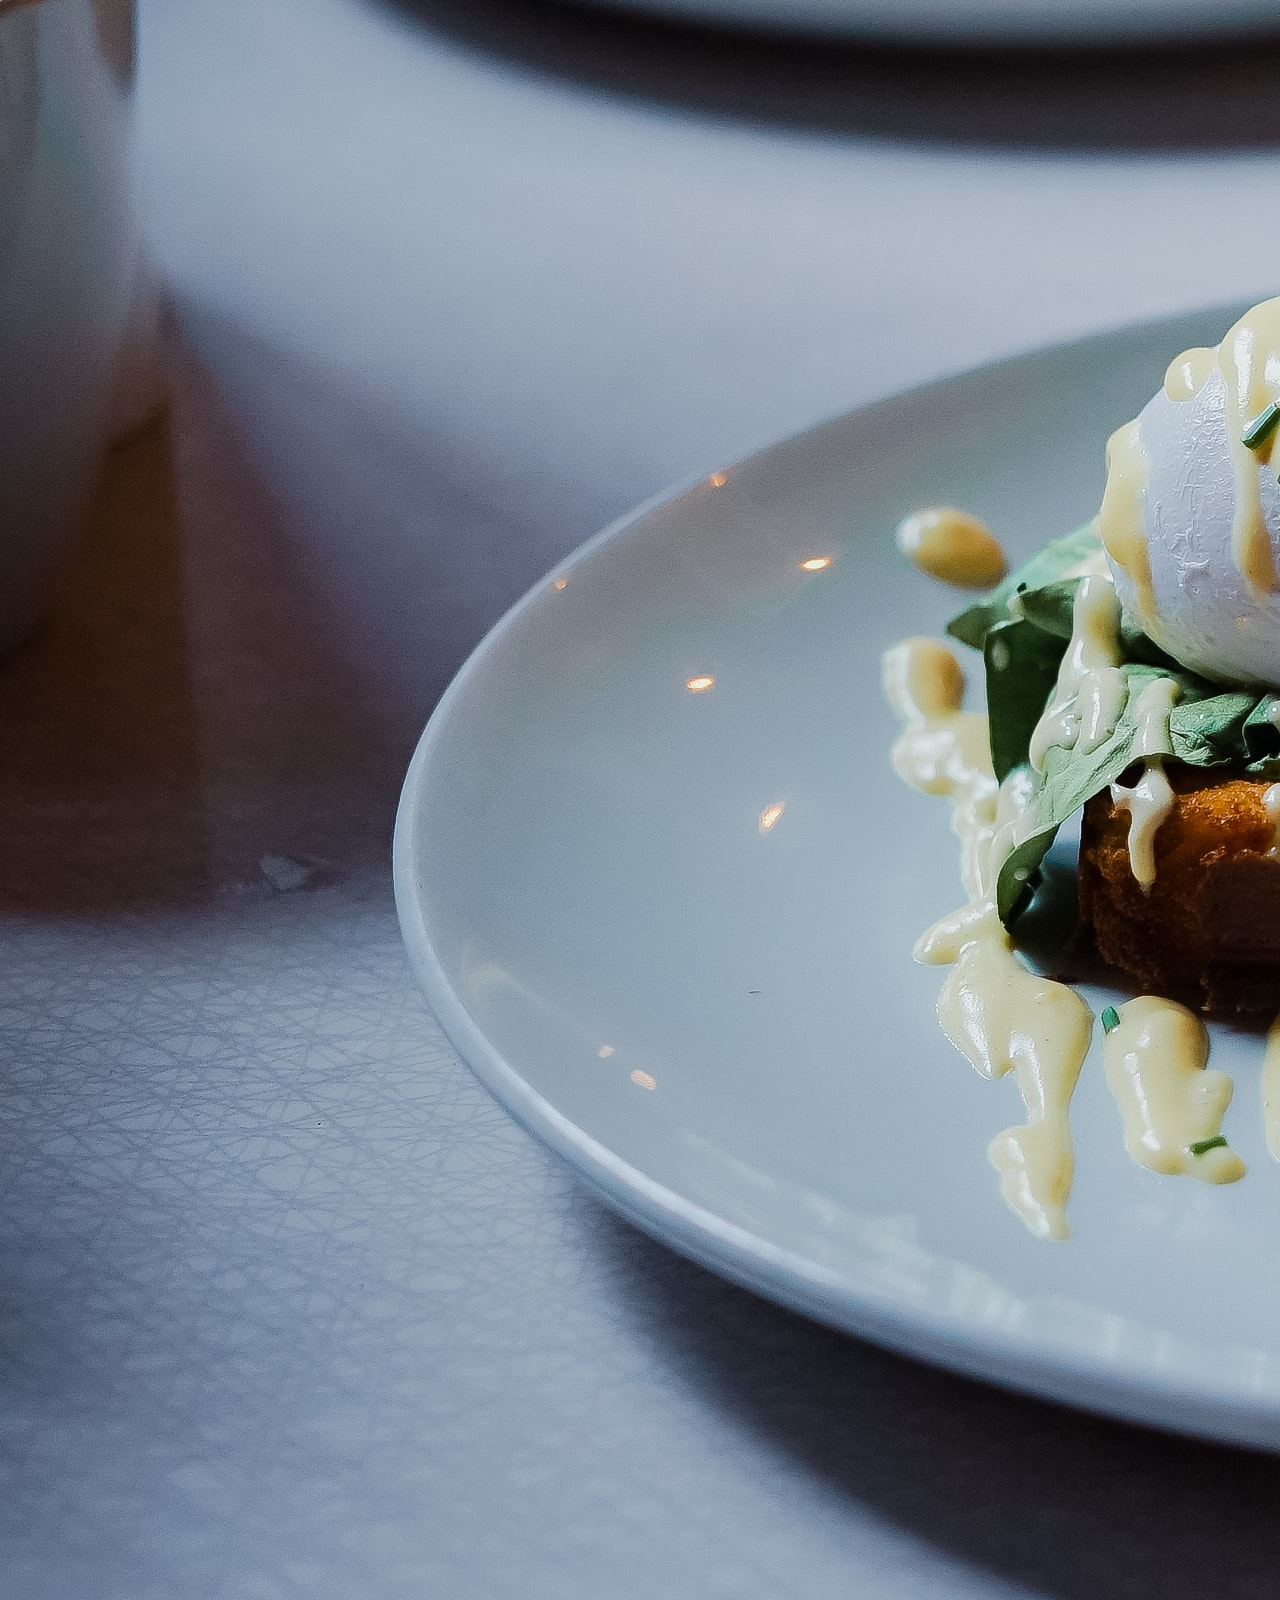
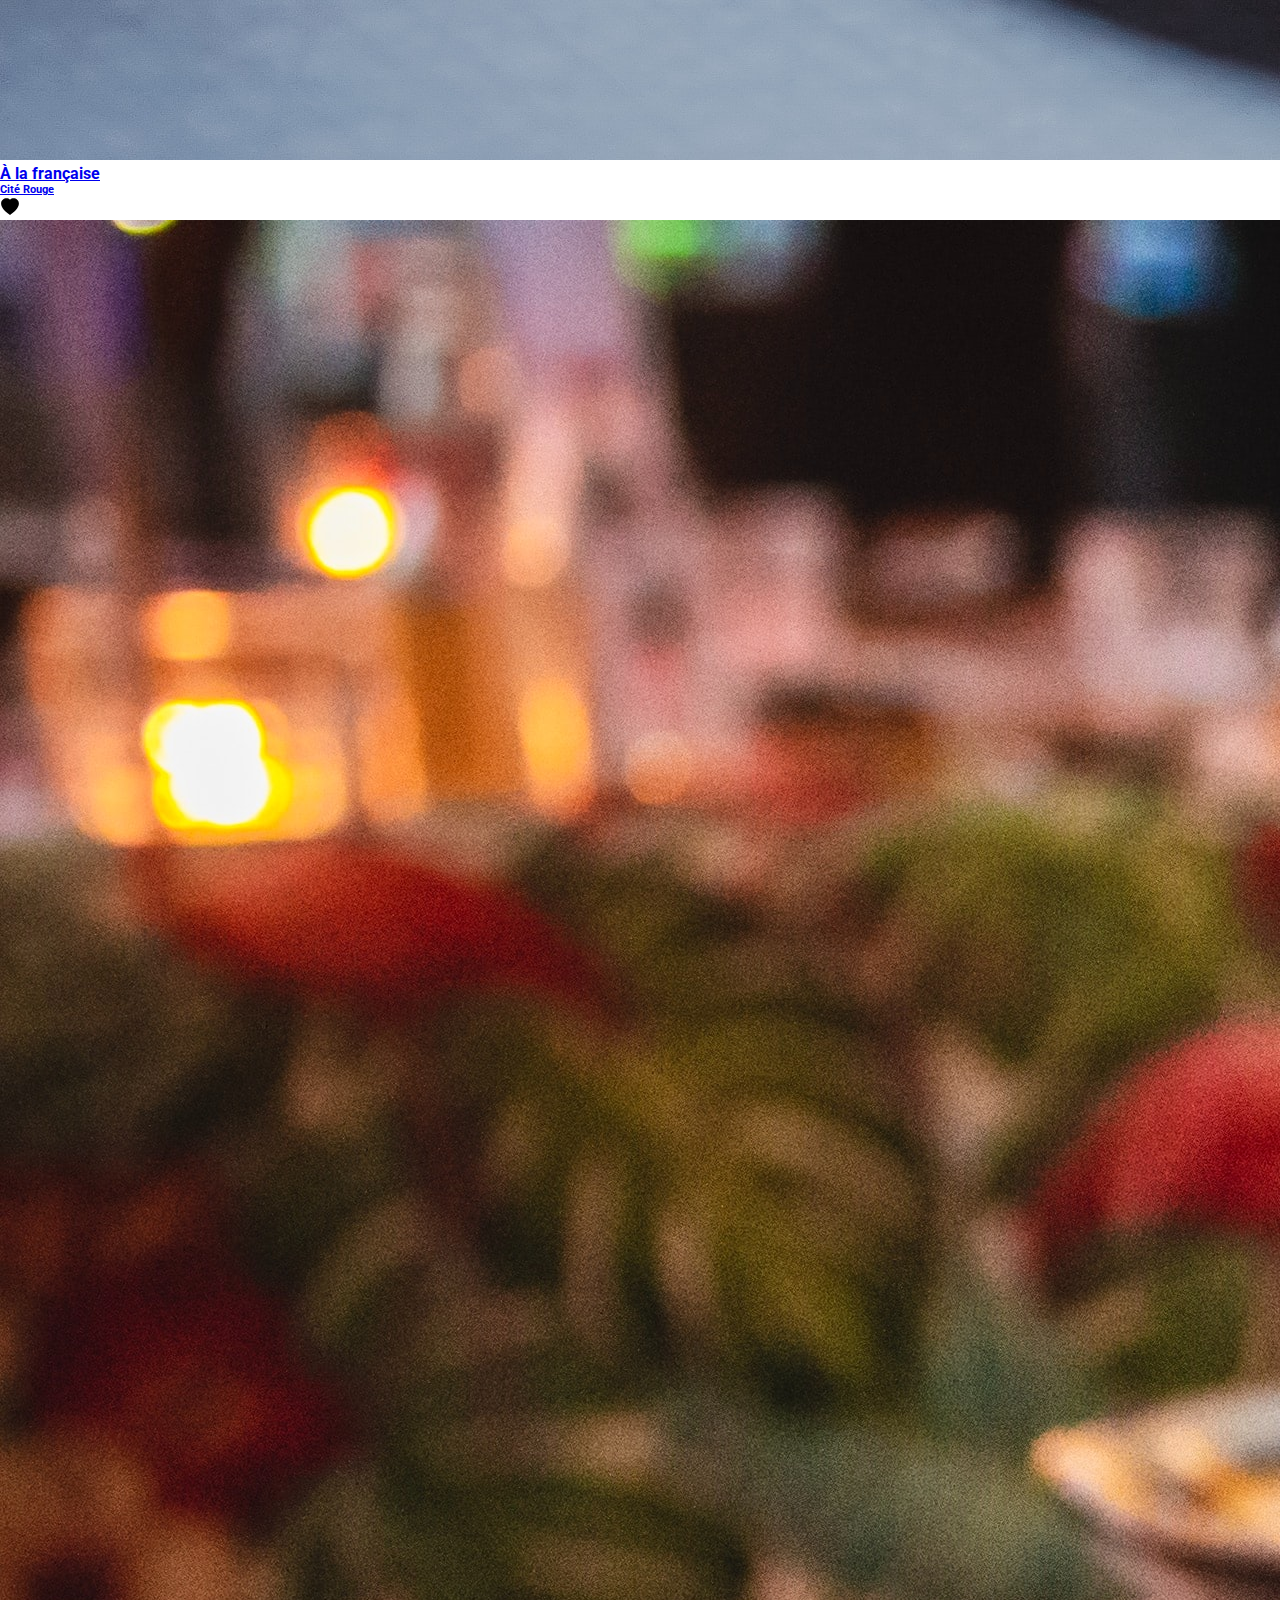
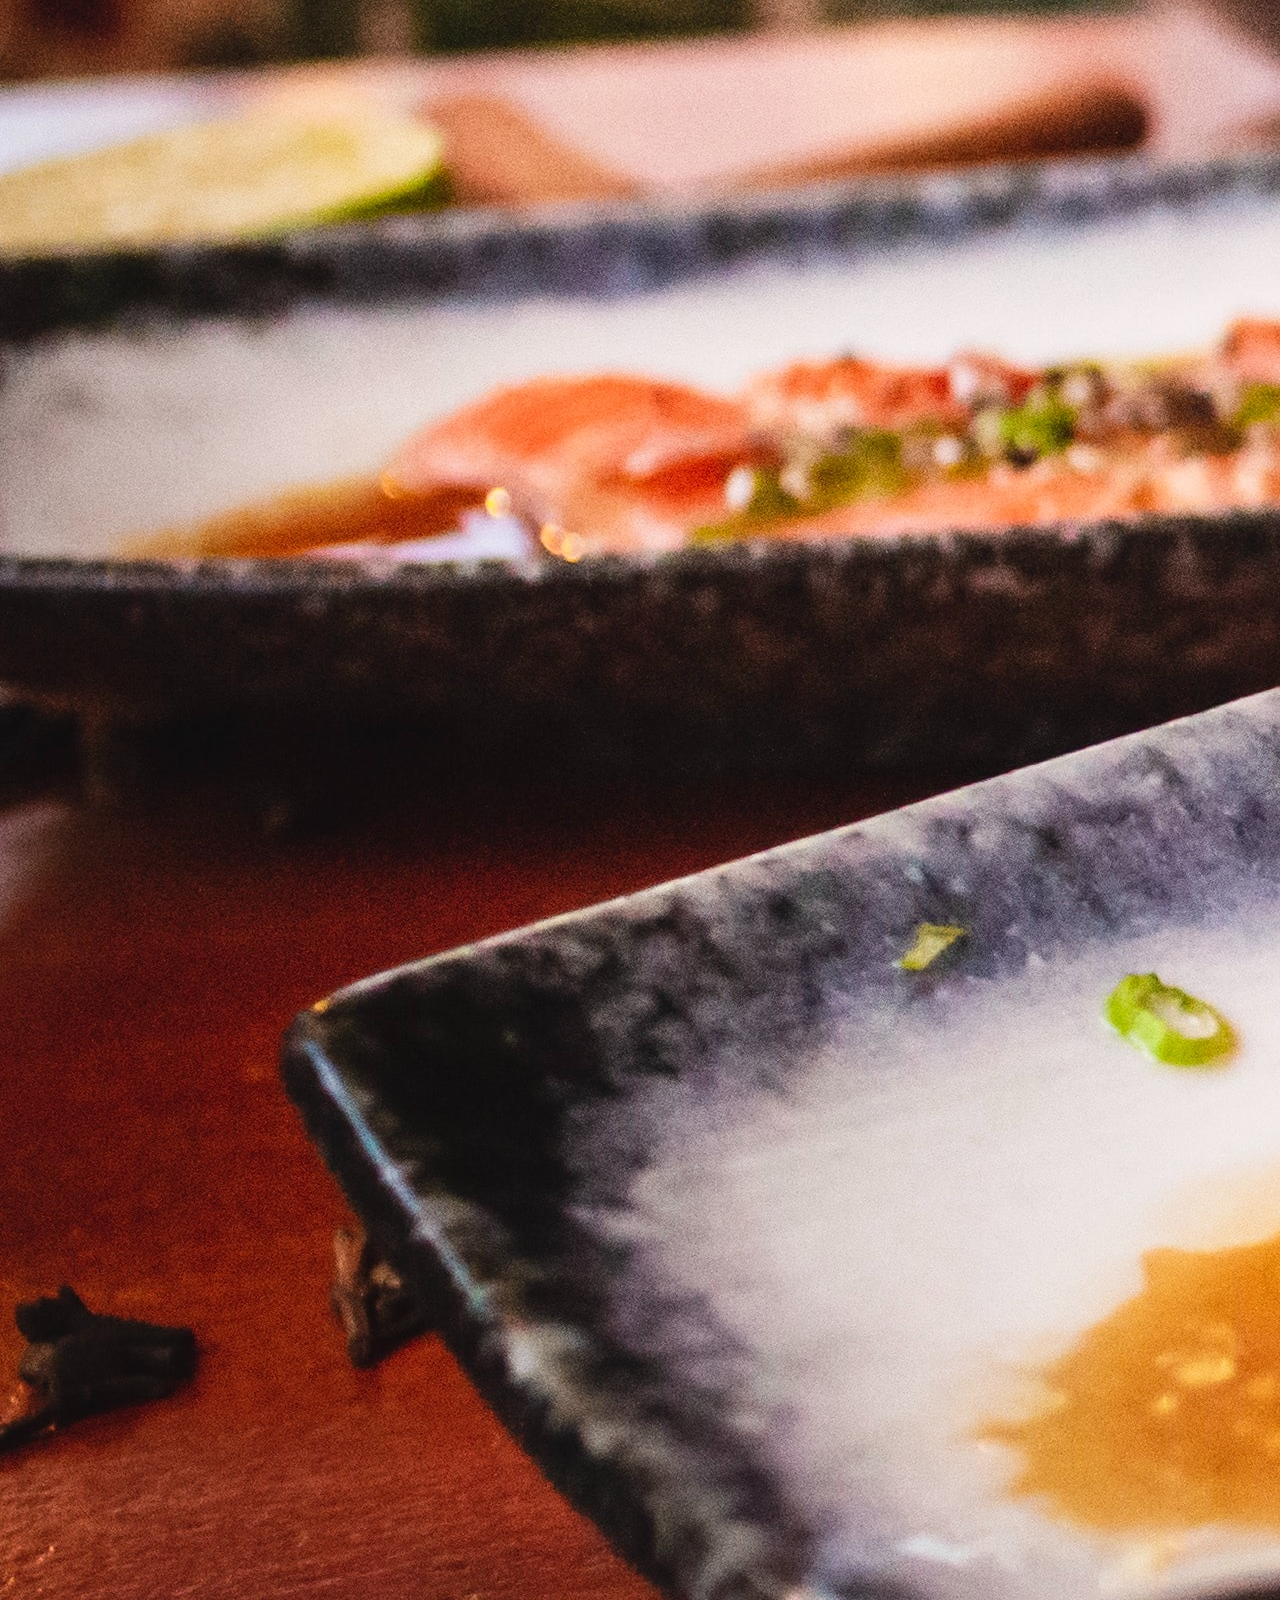
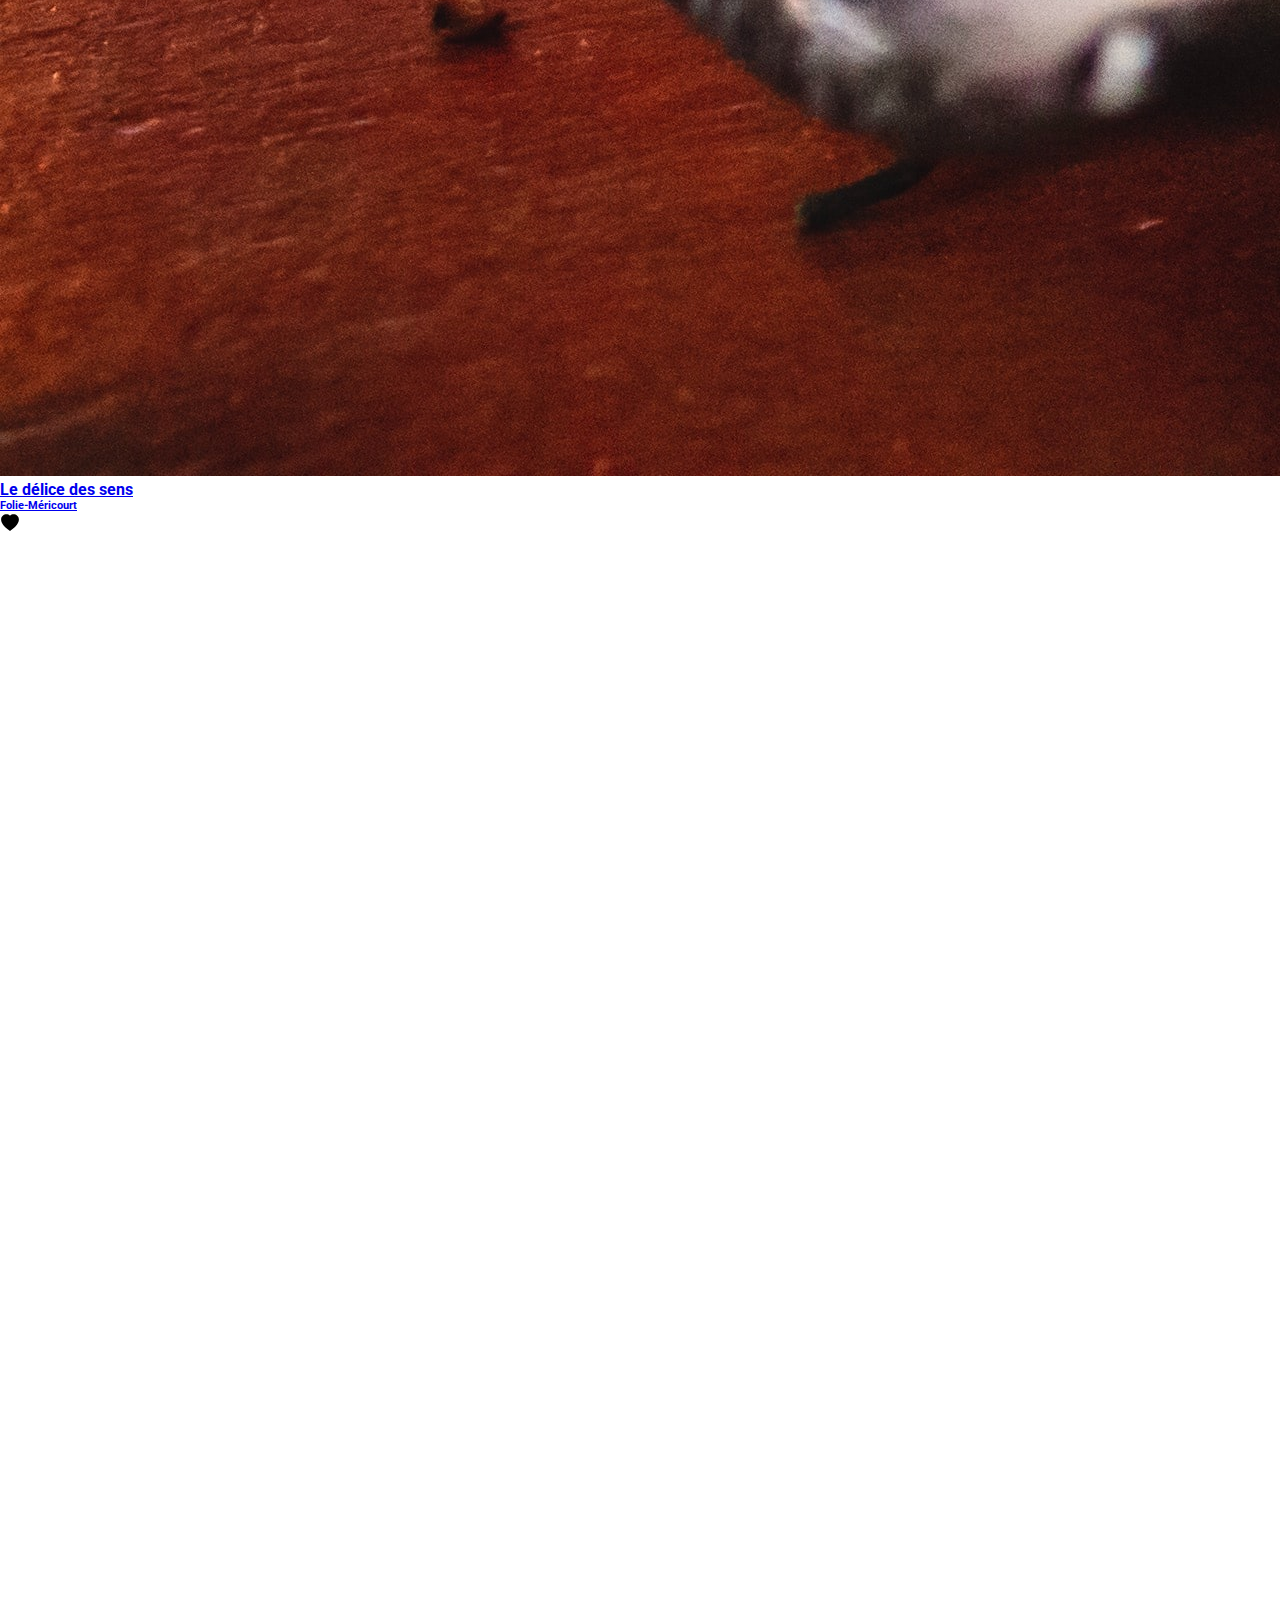
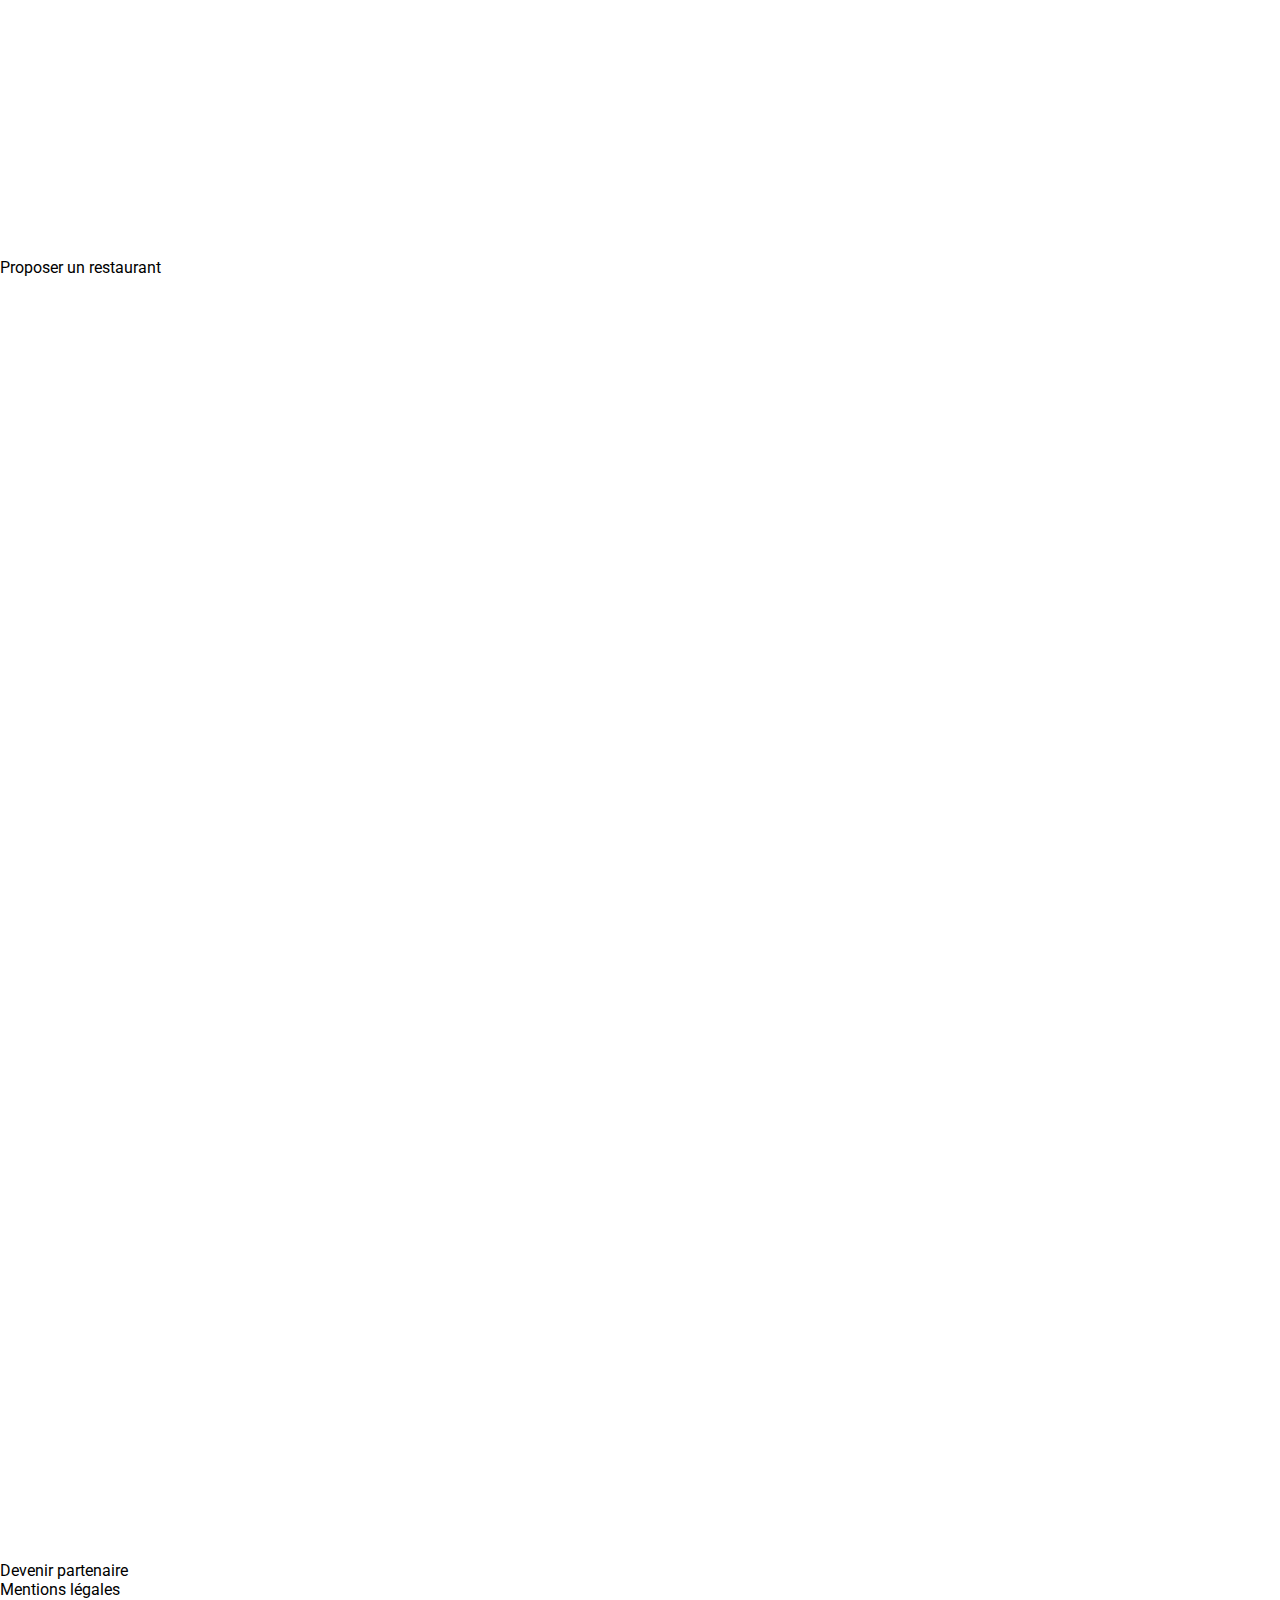
==== commit 2b0f6a2b: "styles adjustements" ====
--- a/index.html
+++ b/index.html
@@ -68,8 +68,8 @@
                 Restaurants
             </span>
             <div class="cards">
-                <a href="restaurant links/index.html">
-                <div class="bot-card">
+                <div class="bot-card">
+                    <a href="restaurant links/restaurant-1/index.html">
                     <img src="images/restaurants/jay-wennington-N_Y88TWmGwA-unsplash.jpg" alt="La palette du goût" class="img-card">
                     <span class="top-right-text">Nouveau</span>
                     <div class="card-text-full">
@@ -81,13 +81,14 @@
                                 Ménilmontant
                             </h6>
                         </div>
-                        <svg xmlns="http://www.w3.org/2000/svg" width="20" height="20" fill="currentColor" class="bi bi-heart-fill" viewBox="-1 -2 18 18">
-                            <path fill-rule="evenodd" d="M8 1.314C12.438-3.248 23.534 4.735 8 15-7.534 4.736 3.562-3.248 8 1.314z"/>
-                        </svg>
-                    </div>
-                </div>
                 </a>
-                <div class="bot-card">
+                        <svg xmlns="http://www.w3.org/2000/svg" width="20" height="20" fill="currentColor" class="bi bi-heart-fill" viewBox="-1 -2 18 18">
+                            <path fill-rule="evenodd" d="M8 1.314C12.438-3.248 23.534 4.735 8 15-7.534 4.736 3.562-3.248 8 1.314z"/>
+                        </svg>
+                    </div>
+                </div>
+                <div class="bot-card">
+                    <a href="restaurant links/restaurant-2/index.html">
                     <img src="images/restaurants/stil-u2Lp8tXIcjw-unsplash.jpg" alt="La note enchantée" class="img-card">
                     <span class="top-right-text">Nouveau</span>
                     <div class="card-text-full">
@@ -99,12 +100,14 @@
                                 Charonne
                             </h6>
                         </div>
-                        <svg xmlns="http://www.w3.org/2000/svg" width="20" height="20" fill="currentColor" class="bi bi-heart-fill" viewBox="-1 -2 18 18">
-                            <path fill-rule="evenodd" d="M8 1.314C12.438-3.248 23.534 4.735 8 15-7.534 4.736 3.562-3.248 8 1.314z"/>
-                        </svg>
-                    </div>
-                </div>
-                <div class="bot-card">
+                </a>
+                        <svg xmlns="http://www.w3.org/2000/svg" width="20" height="20" fill="currentColor" class="bi bi-heart-fill" viewBox="-1 -2 18 18">
+                            <path fill-rule="evenodd" d="M8 1.314C12.438-3.248 23.534 4.735 8 15-7.534 4.736 3.562-3.248 8 1.314z"/>
+                        </svg>
+                    </div>
+                </div>
+                <div class="bot-card">
+                    <a href="restaurant links/restaurant-3/index.html">
                     <img src="images/restaurants/toa-heftiba-DQKerTsQwi0-unsplash.jpg" alt="À la française" class="img-card">
                     <div class="card-text-full">
                         <div class="card-text">
@@ -115,12 +118,14 @@
                                 Cité Rouge
                             </h6>
                         </div>
-                        <svg xmlns="http://www.w3.org/2000/svg" width="20" height="20" fill="currentColor" class="bi bi-heart-fill" viewBox="-1 -2 18 18">
-                            <path fill-rule="evenodd" d="M8 1.314C12.438-3.248 23.534 4.735 8 15-7.534 4.736 3.562-3.248 8 1.314z"/>
-                        </svg>
-                    </div>
-                </div>
-                <div class="bot-card">
+                    </a>
+                        <svg xmlns="http://www.w3.org/2000/svg" width="20" height="20" fill="currentColor" class="bi bi-heart-fill" viewBox="-1 -2 18 18">
+                            <path fill-rule="evenodd" d="M8 1.314C12.438-3.248 23.534 4.735 8 15-7.534 4.736 3.562-3.248 8 1.314z"/>
+                        </svg>
+                    </div>
+                </div>
+                <div class="bot-card">
+                    <a href="restaurant links/restaurant-4/index.html">
                     <img src="images/restaurants/louis-hansel-shotsoflouis-qNBGVyOCY8Q-unsplash.jpg" alt="Le délice des sens" class="img-card">
                     <div class="card-text-full">
                         <div class="card-text">
@@ -131,6 +136,7 @@
                             Folie-Méricourt
                             </h6>
                         </div>
+                </a>
                         <svg xmlns="http://www.w3.org/2000/svg" width="20" height="20" fill="currentColor" class="bi bi-heart-fill" viewBox="-1 -2 18 18">
                             <path fill-rule="evenodd" d="M8 1.314C12.438-3.248 23.534 4.735 8 15-7.534 4.736 3.562-3.248 8 1.314z"/>
                         </svg>
@@ -205,7 +211,7 @@
             </g>
             </svg>
             <span class="footer-text">
-                Proposer un restaurant
+                <p>Proposer un restaurant</p>
             </span>
         </div>
         <div class="text-and-icon-footer">
@@ -273,14 +279,14 @@
             </g>
             </svg>
             <span class="footer-text">
-                Devenir partenaire
+                <p>Devenir partenaire</p>
             </span>
         </div>
             <span>
-                Mentions légales
+                <p>Mentions légales</p>
             </span>
             <span class="footer-text">
-                Contact
+                <a href="mailto:contact@ohmyfood.com" class="contact">Contact</a>
             </span>
         </div>
     </footer>
--- a/css/styles.css
+++ b/css/styles.css
@@ -132,6 +132,9 @@
         height: 100%;
         border-top-left-radius: 20px;
         border-top-right-radius: 20px;
+        object-fit: cover;
+        max-height: 230px;
+        min-height: 230px;
     }
 
     .cards {
@@ -173,10 +176,12 @@
     h6 {
         font-size: 16px;
         font-weight: 100;
+        color: black;
     }
 
     h4 {
         font-weight: 900;
+        color: black;
     }
 
     .card-text-full {
@@ -230,6 +235,7 @@
     .card-text {
         display: flex;
         flex-direction: column;
+        text-decoration: none;
         padding: 17px 10px;
         gap: 5px;
     }
@@ -269,6 +275,15 @@
         color: white;
         font-size: 16px;
         gap: 10px;
+        cursor: pointer;
+        width: min-content;
+        white-space: nowrap;
+    }
+
+    .contact {
+        color: white;
+        text-decoration: none;
+        width: min-content;
     }
 
     .text-and-icon-footer {
@@ -284,4 +299,12 @@
     .icon-footer {
         width: 17px;
     }
+
+    a {
+        text-decoration: none;
+    }
+
+    p {
+        cursor: pointer;
+    }
 }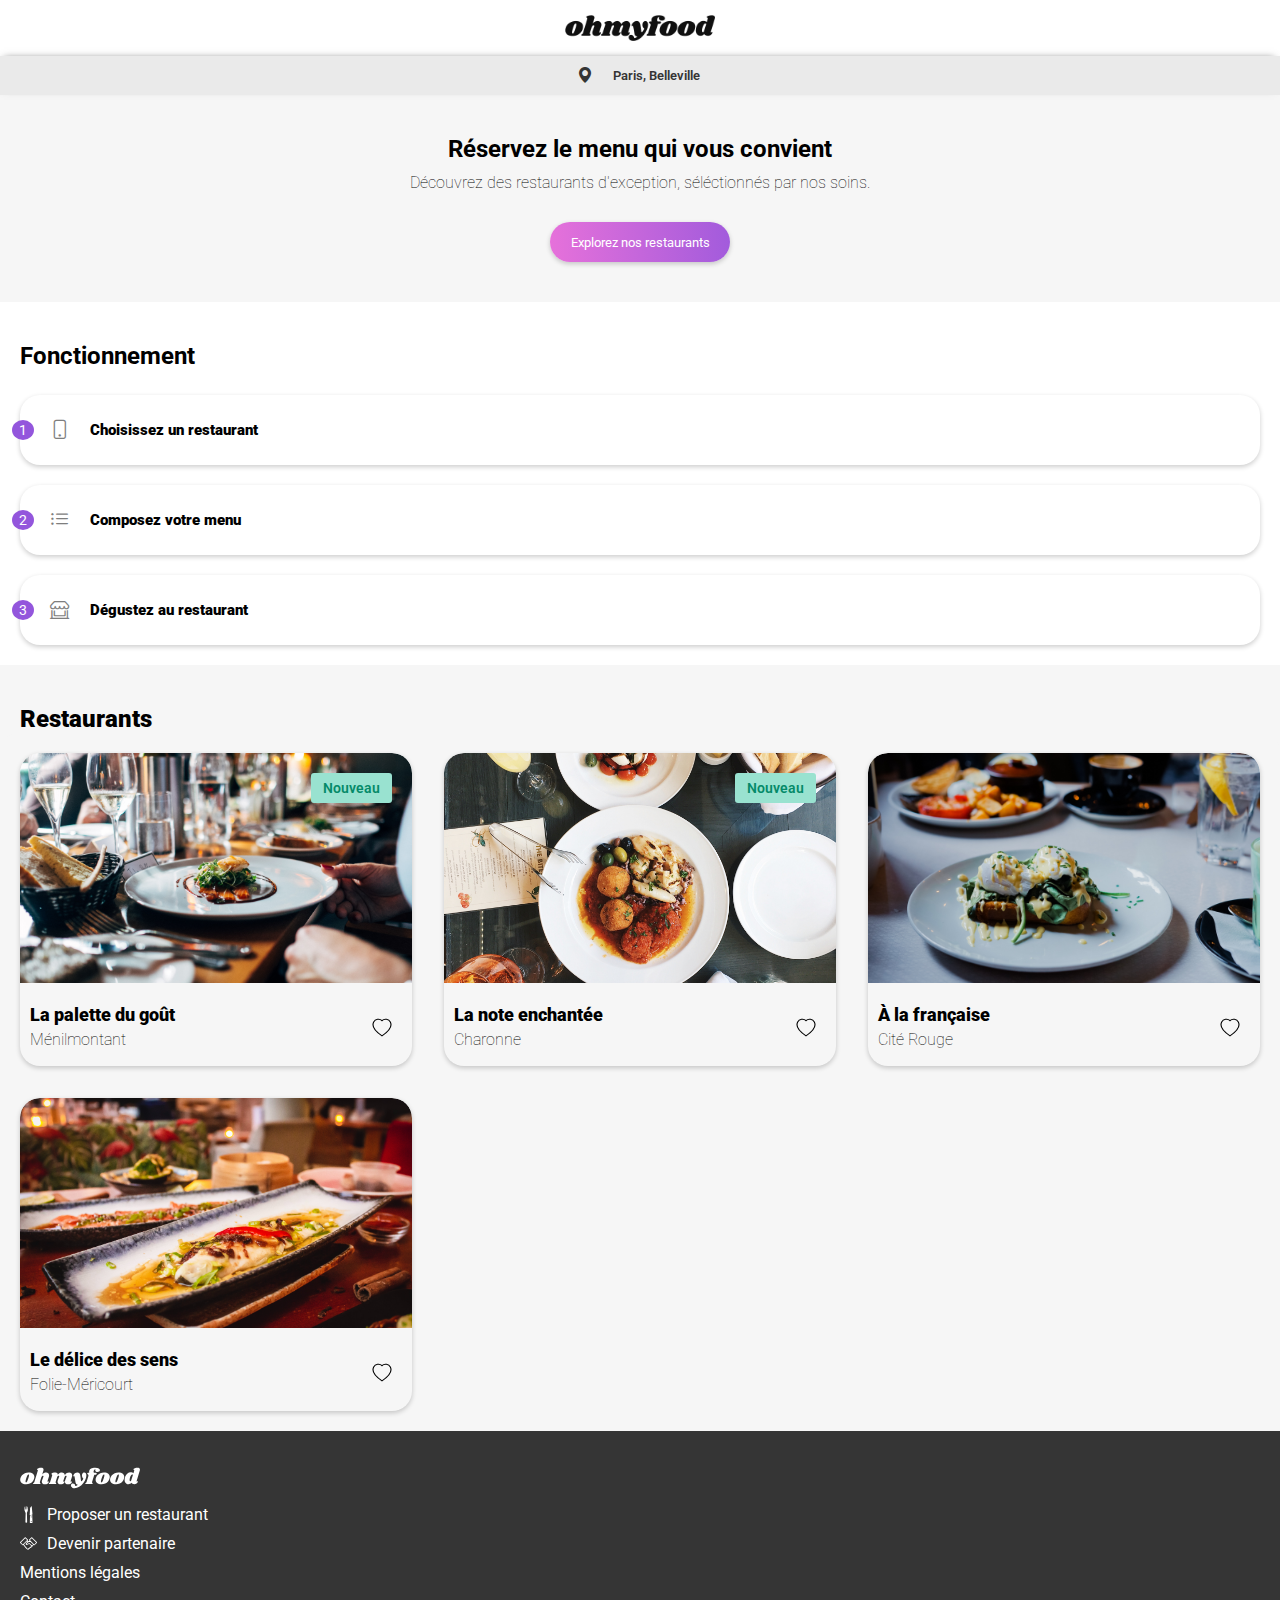
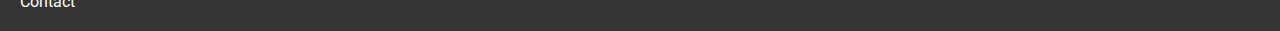
==== commit fb164340: "media querie changes + loading screen" ====
--- a/index.html
+++ b/index.html
@@ -6,6 +6,7 @@
     <meta name="viewport" content="width=device-width, initial-scale=1.0">
     <link rel="stylesheet" href="https://cdn.jsdelivr.net/npm/bootstrap-icons@1.8.1/font/bootstrap-icons.css">
     <link rel="stylesheet" href="css/styles.css">
+    <script src="https://ajax.googleapis.com/ajax/libs/jquery/3.5.1/jquery.min.js"></script>
     <title>Ohmyfood!</title>
 </head>
 <body>
@@ -34,6 +35,7 @@
             <h2 class="section-title">
                 Fonctionnement
             </h2>
+            <a href="#restaurants">
             <div class="top-card">
                 <span class="card-number">
                     1
@@ -43,6 +45,7 @@
                     Choisissez un restaurant
                 </span>
             </div>
+            </a>
             <div class="top-card">
                 <span class="card-number">
                     2
@@ -64,7 +67,7 @@
         </section>
 
         <section class="restaurants">
-            <span class="bot-card-title">
+            <span class="bot-card-title" id="restaurants">
                 Restaurants
             </span>
             <div class="cards">
@@ -290,5 +293,14 @@
             </span>
         </div>
     </footer>
+    <div class="loader-wrapper">
+        <div class="lds-ring"><div></div><div></div><div></div><div></div></div>
+    </div>
+
+    <script>
+        $(window).on("load",function(){
+            $(".loader-wrapper").fadeOut("slow");
+        });
+    </script>
 </body>
 </html>--- a/css/styles.css
+++ b/css/styles.css
@@ -6,9 +6,6 @@
     margin: 0;
 }
 
-/* 768px and less (mobile) */
-
-@media screen and (max-width: 768px) {
     header {
         display: flex;
         flex-direction: column;
@@ -104,6 +101,7 @@
         height: 70px;
         align-items: center;
         position: relative;
+        cursor: pointer;
     }
 
     .top-card:hover {
@@ -145,7 +143,7 @@
         font-size: 18px;
         display: grid;
         grid-template-columns: repeat(auto-fit, minmax(300px, 1fr));
-        gap: 1rem;
+        gap: 2rem;
         align-items: flex-start;
         overflow: hidden;
     }
@@ -302,9 +300,69 @@
 
     a {
         text-decoration: none;
+        color: black;
     }
 
     p {
         cursor: pointer;
     }
-}+
+    button:hover {
+        opacity: .7;
+        cursor: pointer;
+    }
+
+    /* loading spinner */
+    
+    .lds-ring {
+        display: inline-block;
+        position: relative;
+        width: 80px;
+        height: 80px;
+      }
+
+      .lds-ring div {
+        box-sizing: border-box;
+        display: block;
+        position: absolute;
+        width: 64px;
+        height: 64px;
+        margin: 8px;
+        border: 8px solid #fff;
+        border-radius: 50%;
+        animation: lds-ring 1.2s cubic-bezier(0.5, 0, 0.5, 1) infinite;
+        border-color: #fff transparent transparent transparent;
+      }
+
+      .lds-ring div:nth-child(1) {
+        animation-delay: -0.45s;
+      }
+
+      .lds-ring div:nth-child(2) {
+        animation-delay: -0.3s;
+      }
+
+      .lds-ring div:nth-child(3) {
+        animation-delay: -0.15s;
+      }
+
+      @keyframes lds-ring {
+        0% {
+          transform: rotate(0deg);
+        }
+        100% {
+          transform: rotate(360deg);
+        }
+      }
+      
+    .loader-wrapper {
+        width: 100%;
+        height: 100%;
+        position: fixed;
+        top: 0;
+        left: 0;
+        background-color: #9356DC;
+        display: flex;
+        justify-content: center;
+        align-items: center;
+    }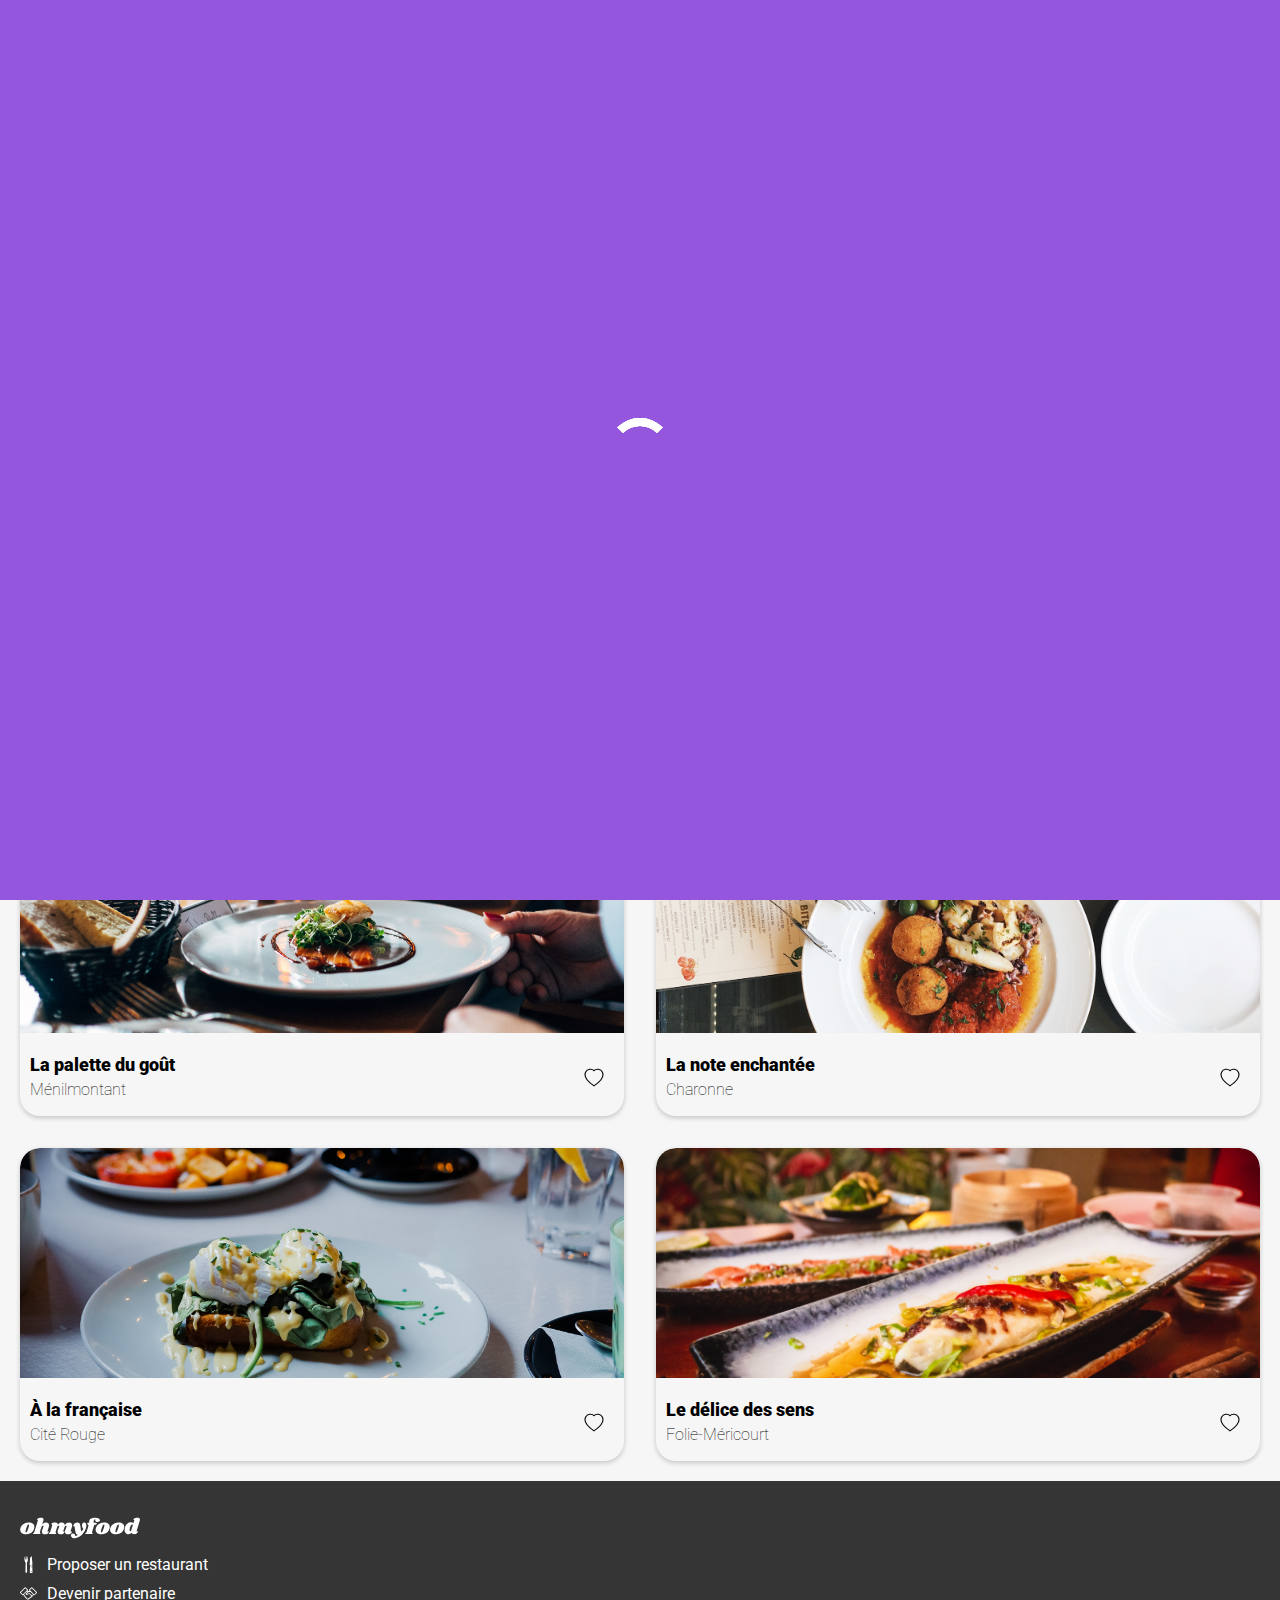
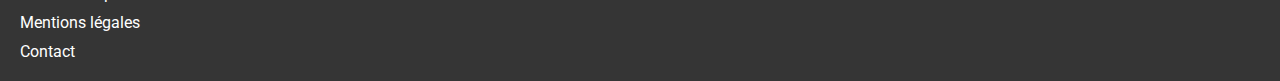
==== commit fb9af055: "loading spinner changes" ====
--- a/index.html
+++ b/index.html
@@ -6,7 +6,6 @@
     <meta name="viewport" content="width=device-width, initial-scale=1.0">
     <link rel="stylesheet" href="https://cdn.jsdelivr.net/npm/bootstrap-icons@1.8.1/font/bootstrap-icons.css">
     <link rel="stylesheet" href="css/styles.css">
-    <script src="https://ajax.googleapis.com/ajax/libs/jquery/3.5.1/jquery.min.js"></script>
     <title>Ohmyfood!</title>
 </head>
 <body>
@@ -296,11 +295,5 @@
     <div class="loader-wrapper">
         <div class="lds-ring"><div></div><div></div><div></div><div></div></div>
     </div>
-
-    <script>
-        $(window).on("load",function(){
-            $(".loader-wrapper").fadeOut("slow");
-        });
-    </script>
 </body>
 </html>--- a/css/styles.css
+++ b/css/styles.css
@@ -91,6 +91,7 @@
         flex-direction: column;
         margin: 20px 20px;
         gap: 20px;
+        padding-bottom: 50px;
     }
 
     .top-card {
@@ -330,8 +331,9 @@
         margin: 8px;
         border: 8px solid #fff;
         border-radius: 50%;
-        animation: lds-ring 1.2s cubic-bezier(0.5, 0, 0.5, 1) infinite;
+        animation: lds-ring 1.6s cubic-bezier(0.5, 0, 0.5, 1);
         border-color: #fff transparent transparent transparent;
+        animation-fill-mode: forwards;
       }
 
       .lds-ring div:nth-child(1) {
@@ -348,12 +350,14 @@
 
       @keyframes lds-ring {
         0% {
+            opacity: 1;
           transform: rotate(0deg);
         }
         100% {
+            opacity: 0;
           transform: rotate(360deg);
         }
-      }
+      } 
       
     .loader-wrapper {
         width: 100%;
@@ -365,4 +369,23 @@
         display: flex;
         justify-content: center;
         align-items: center;
+        animation-duration: 1.6s;
+        animation-fill-mode: forwards;
+        animation-name: loader-wrapper;
+    }
+
+    @keyframes loader-wrapper {
+        0% {
+            background: #9356DC;
+        }
+
+        100% {
+            background: none;
+        }
+    }
+
+    @media screen and (min-width: 450px) and (max-width: 1336px) {
+        .cards {
+            grid-template-columns: repeat(auto-fit, minmax(411px, 1fr));
+        }
     }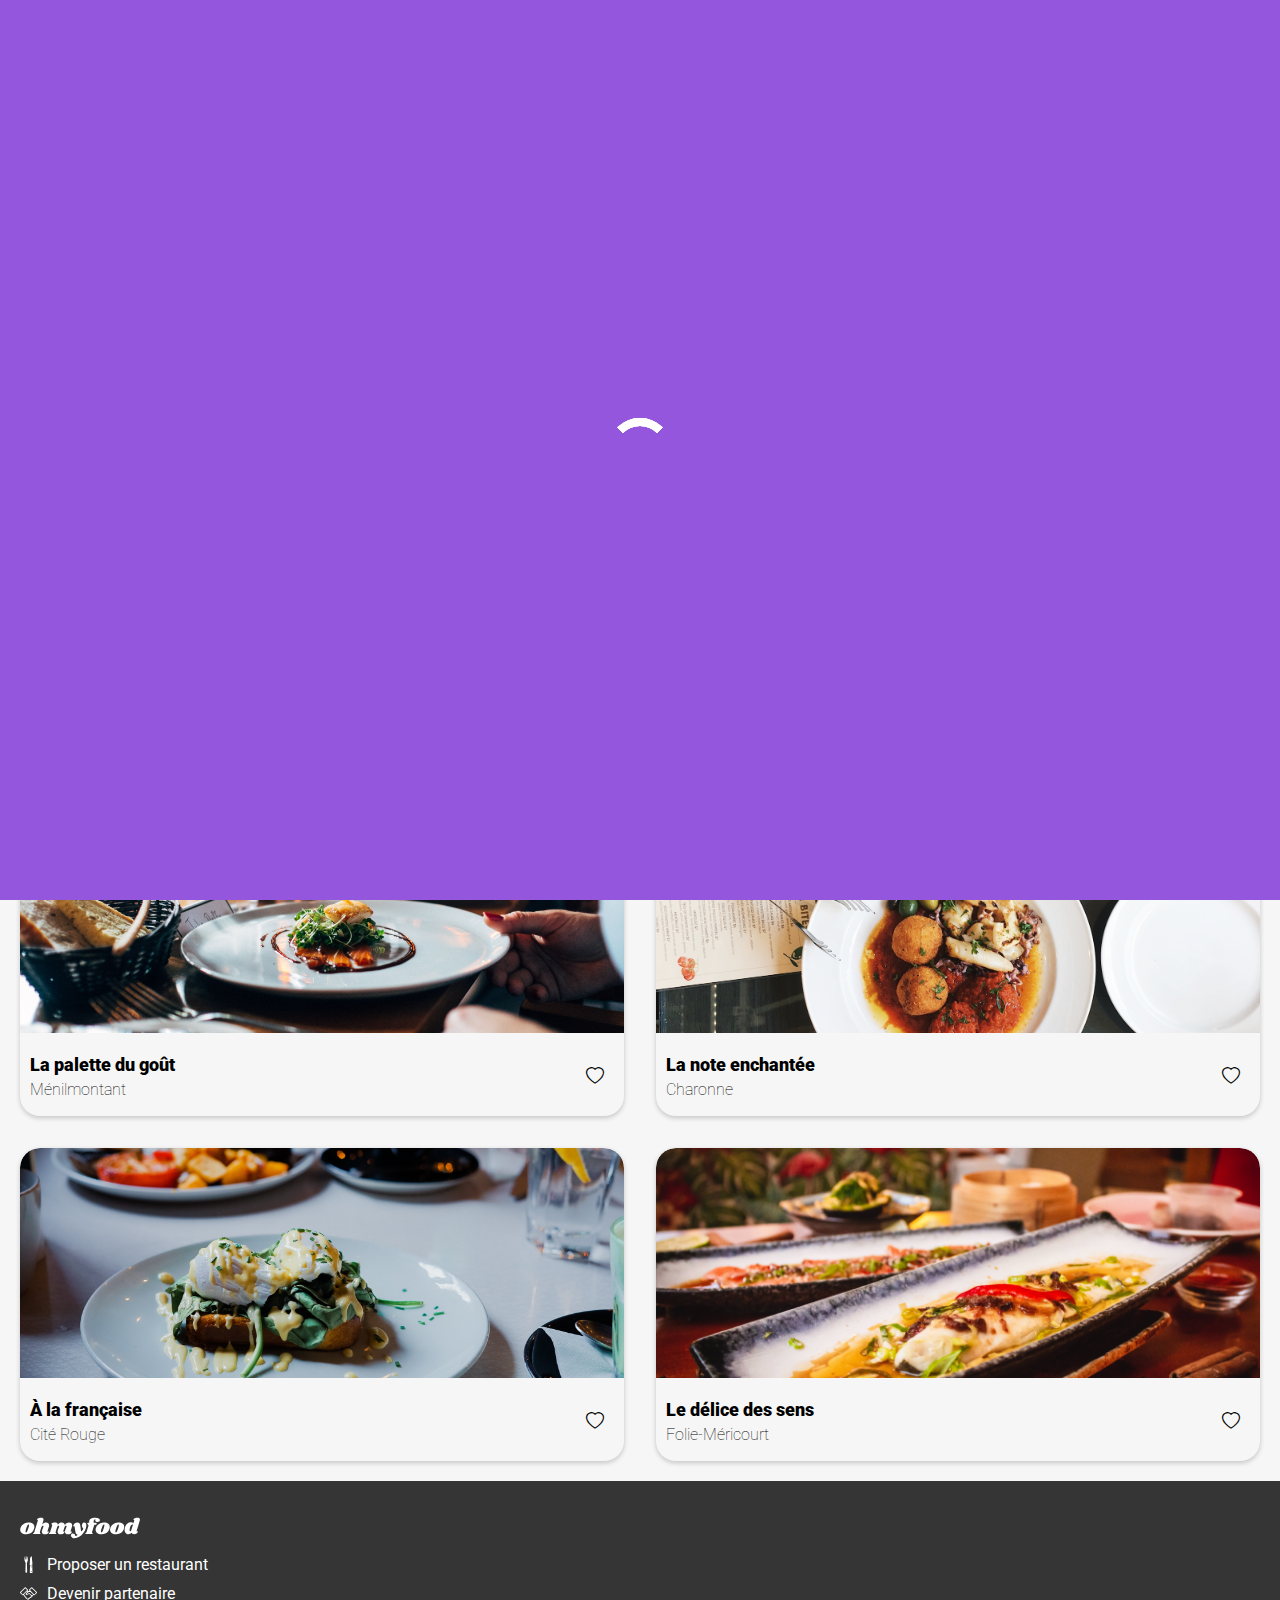
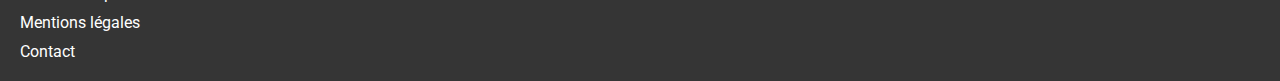
==== commit 022e3594: "heart icons changes" ====
--- a/index.html
+++ b/index.html
@@ -84,10 +84,11 @@
                             </h6>
                         </div>
                 </a>
-                        <svg xmlns="http://www.w3.org/2000/svg" width="20" height="20" fill="currentColor" class="bi bi-heart-fill" viewBox="-1 -2 18 18">
-                            <path fill-rule="evenodd" d="M8 1.314C12.438-3.248 23.534 4.735 8 15-7.534 4.736 3.562-3.248 8 1.314z"/>
-                        </svg>
-                    </div>
+                <div class="heart">
+                    <i class="bi bi-heart"></i>
+                    <i class="bi bi-heart-fill"></i>
+                </div>
+                </div>
                 </div>
                 <div class="bot-card">
                     <a href="restaurant links/restaurant-2/index.html">
@@ -103,9 +104,10 @@
                             </h6>
                         </div>
                 </a>
-                        <svg xmlns="http://www.w3.org/2000/svg" width="20" height="20" fill="currentColor" class="bi bi-heart-fill" viewBox="-1 -2 18 18">
-                            <path fill-rule="evenodd" d="M8 1.314C12.438-3.248 23.534 4.735 8 15-7.534 4.736 3.562-3.248 8 1.314z"/>
-                        </svg>
+                <div class="heart">
+                    <i class="bi bi-heart"></i>
+                    <i class="bi bi-heart-fill"></i>
+                </div>
                     </div>
                 </div>
                 <div class="bot-card">
@@ -121,9 +123,10 @@
                             </h6>
                         </div>
                     </a>
-                        <svg xmlns="http://www.w3.org/2000/svg" width="20" height="20" fill="currentColor" class="bi bi-heart-fill" viewBox="-1 -2 18 18">
-                            <path fill-rule="evenodd" d="M8 1.314C12.438-3.248 23.534 4.735 8 15-7.534 4.736 3.562-3.248 8 1.314z"/>
-                        </svg>
+                    <div class="heart">
+                        <i class="bi bi-heart"></i>
+                        <i class="bi bi-heart-fill"></i>
+                    </div>
                     </div>
                 </div>
                 <div class="bot-card">
@@ -139,9 +142,10 @@
                             </h6>
                         </div>
                 </a>
-                        <svg xmlns="http://www.w3.org/2000/svg" width="20" height="20" fill="currentColor" class="bi bi-heart-fill" viewBox="-1 -2 18 18">
-                            <path fill-rule="evenodd" d="M8 1.314C12.438-3.248 23.534 4.735 8 15-7.534 4.736 3.562-3.248 8 1.314z"/>
-                        </svg>
+                <div class="heart">
+                    <i class="bi bi-heart"></i>
+                    <i class="bi bi-heart-fill"></i>
+                </div>
                     </div>
                 </div>
             </div>
--- a/css/styles.css
+++ b/css/styles.css
@@ -189,30 +189,32 @@
         justify-content: space-between;
     }
 
+    .heart {
+        display: grid;
+        margin-right: 20px;
+    }
+
+    .bi-heart, .bi-heart-fill {
+        grid-column: 1;
+        grid-row: 1;
+    }
+
     .bi-heart-fill {
-        order: 1;
-        padding: 0 20px;
-        fill: transparent;
-        stroke: 10;
-        stroke: black;
-        stroke-dasharray: 0;
-        stroke-dashoffset: 0;
-    }
-
-    .bi-heart-fill:hover {
-        animation: animate-heart .25s linear forwards;
-    }
-
-    @keyframes animate-heart {
-        0% {
-            stroke: #9356DC;
-            stroke-dashoffset: 49;
-        }
-        100% {
-            stroke: #9356DC;
-            stroke-dashoffset: 49;
-            fill: #9356DC;
-        }
+        color: transparent;
+        background-image: linear-gradient(linear, right top, left bottom, #9356DC,#FF79DA);
+        background-image: linear-gradient(to bottom, #9356DC, #FF79DA);
+        -webkit-background-clip: text;
+        opacity: 0;
+        -webkit-transition: 700ms;
+        transition: 700ms;
+    }
+
+    .heart:hover .bi-heart {
+        opacity: 0;
+    }
+
+    .heart:hover .bi-heart-fill {
+        opacity: 1;
     }
 
     .bot-card {
@@ -331,7 +333,7 @@
         margin: 8px;
         border: 8px solid #fff;
         border-radius: 50%;
-        animation: lds-ring 1.6s cubic-bezier(0.5, 0, 0.5, 1);
+        animation: lds-ring 3s cubic-bezier(0.5, 0, 0.5, 1);
         border-color: #fff transparent transparent transparent;
         animation-fill-mode: forwards;
       }
@@ -369,7 +371,7 @@
         display: flex;
         justify-content: center;
         align-items: center;
-        animation-duration: 1.6s;
+        animation-duration: 3s;
         animation-fill-mode: forwards;
         animation-name: loader-wrapper;
     }
@@ -380,6 +382,7 @@
         }
 
         100% {
+            visibility: hidden;
             background: none;
         }
     }
